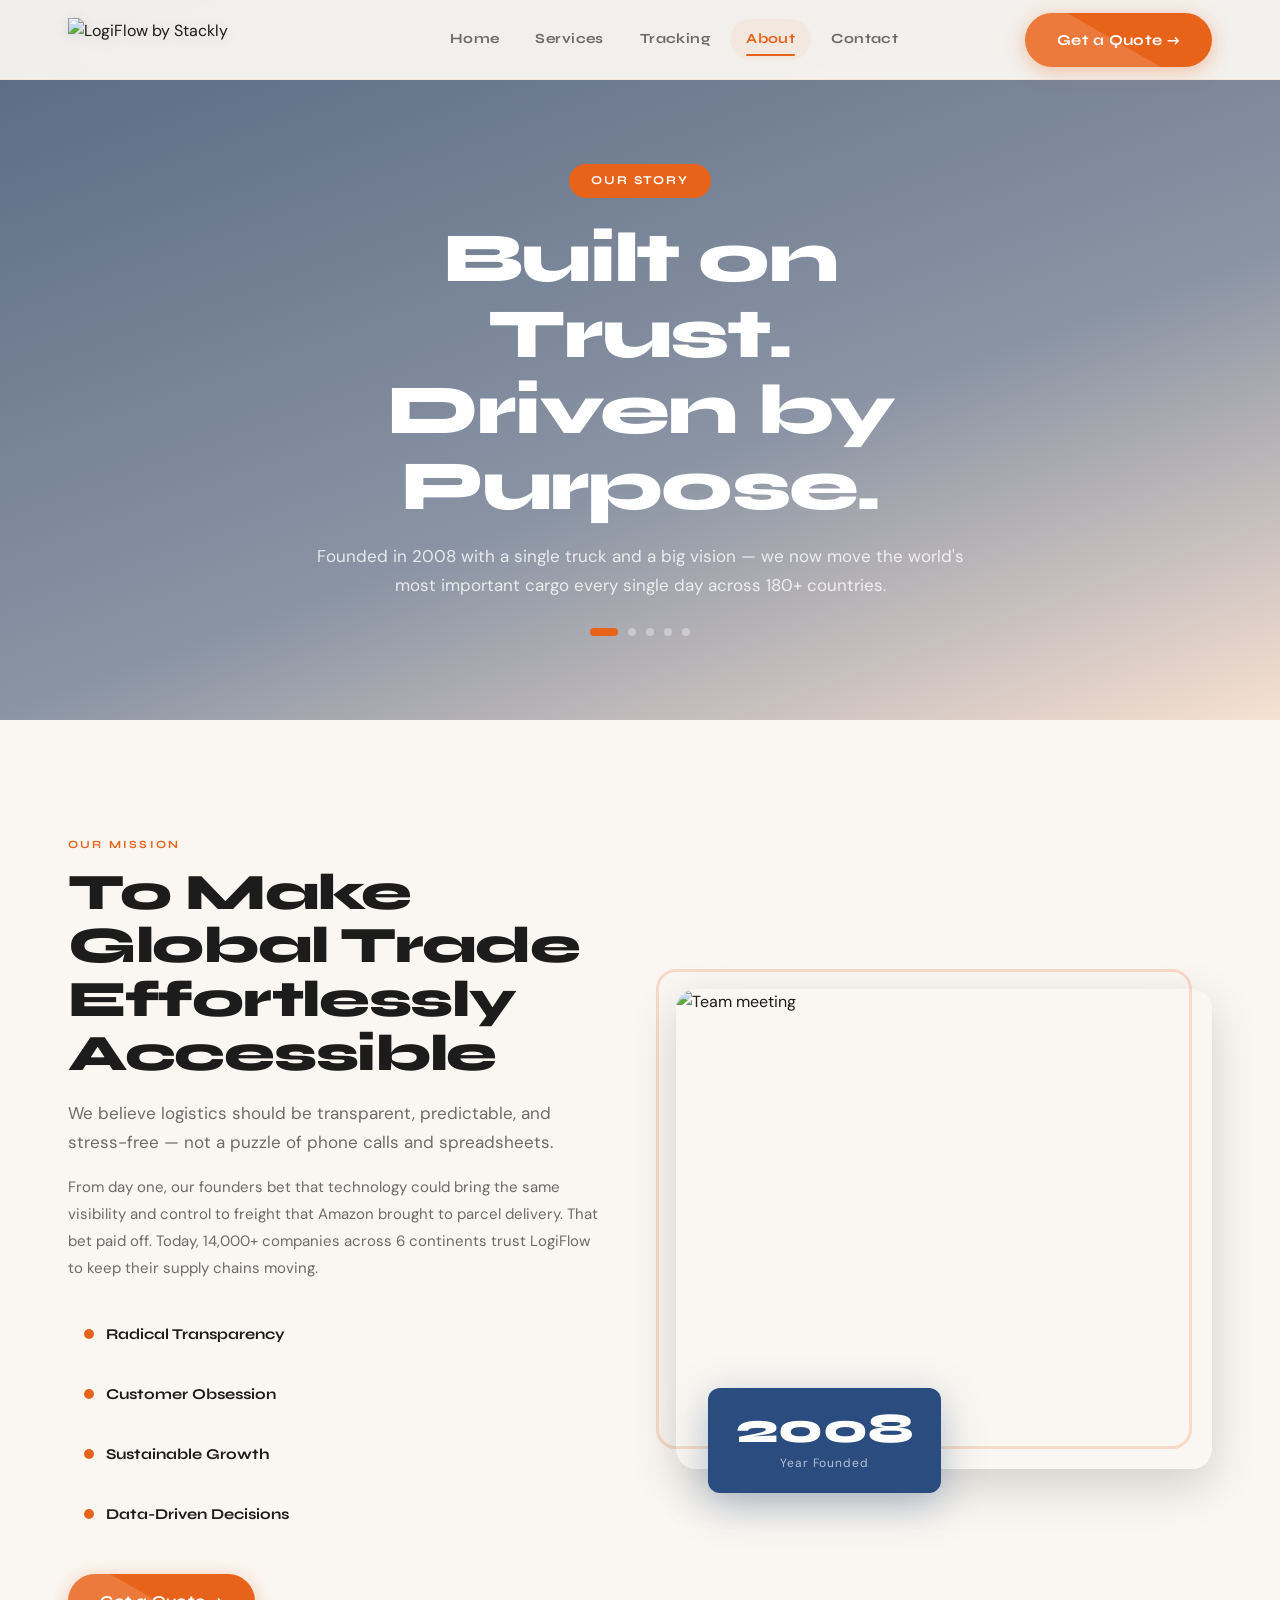
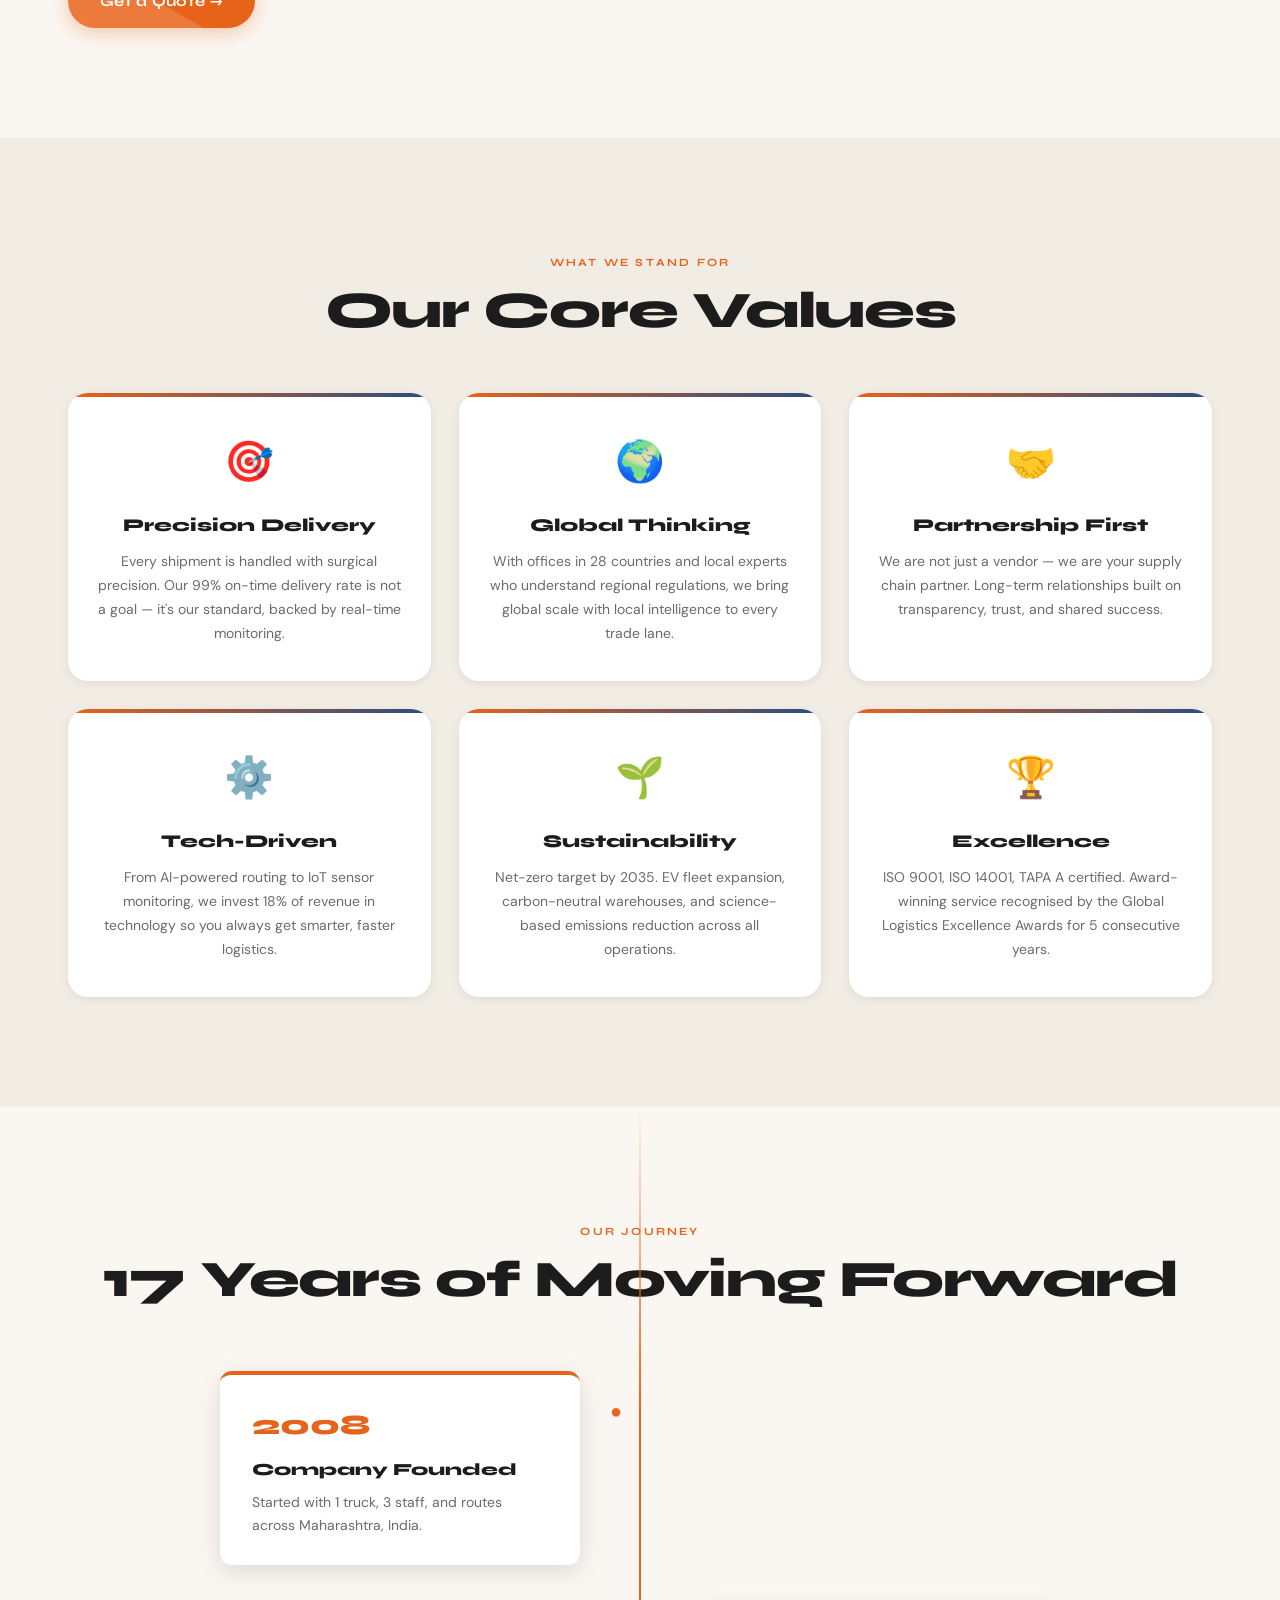
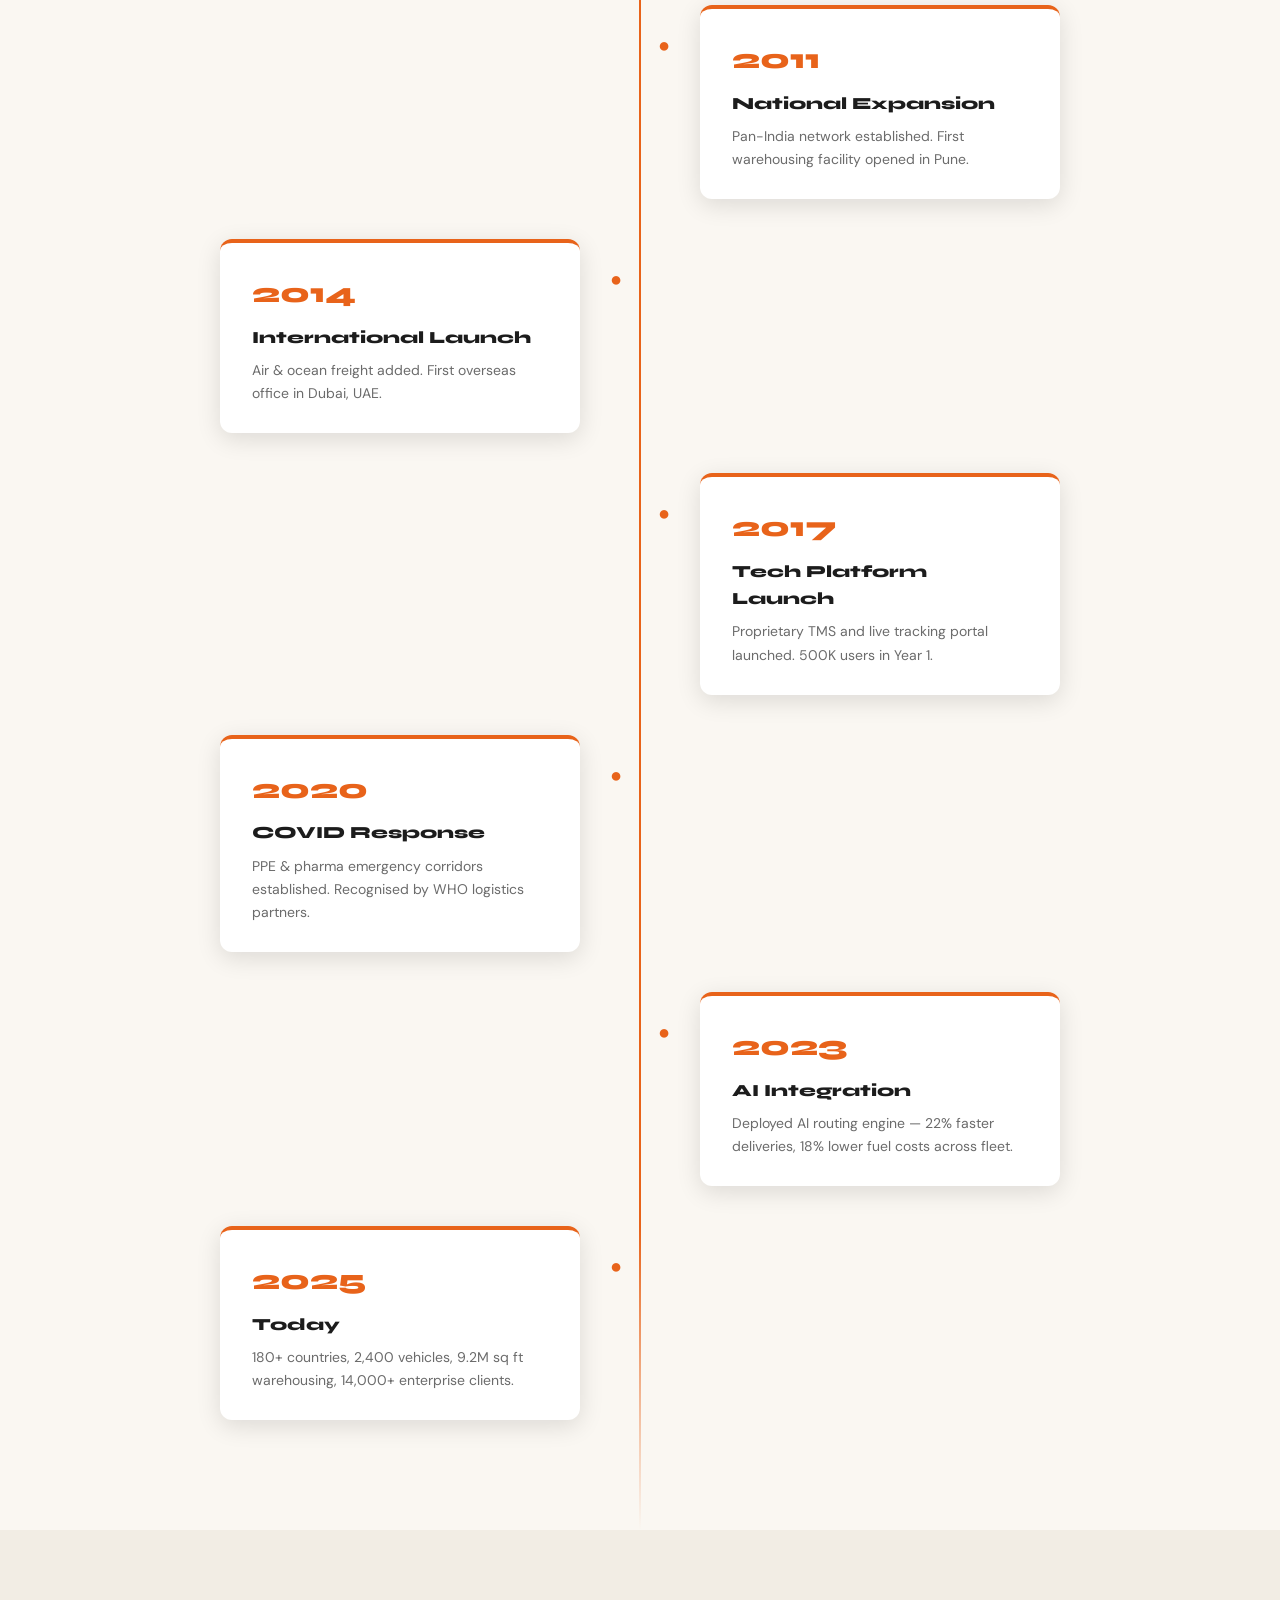
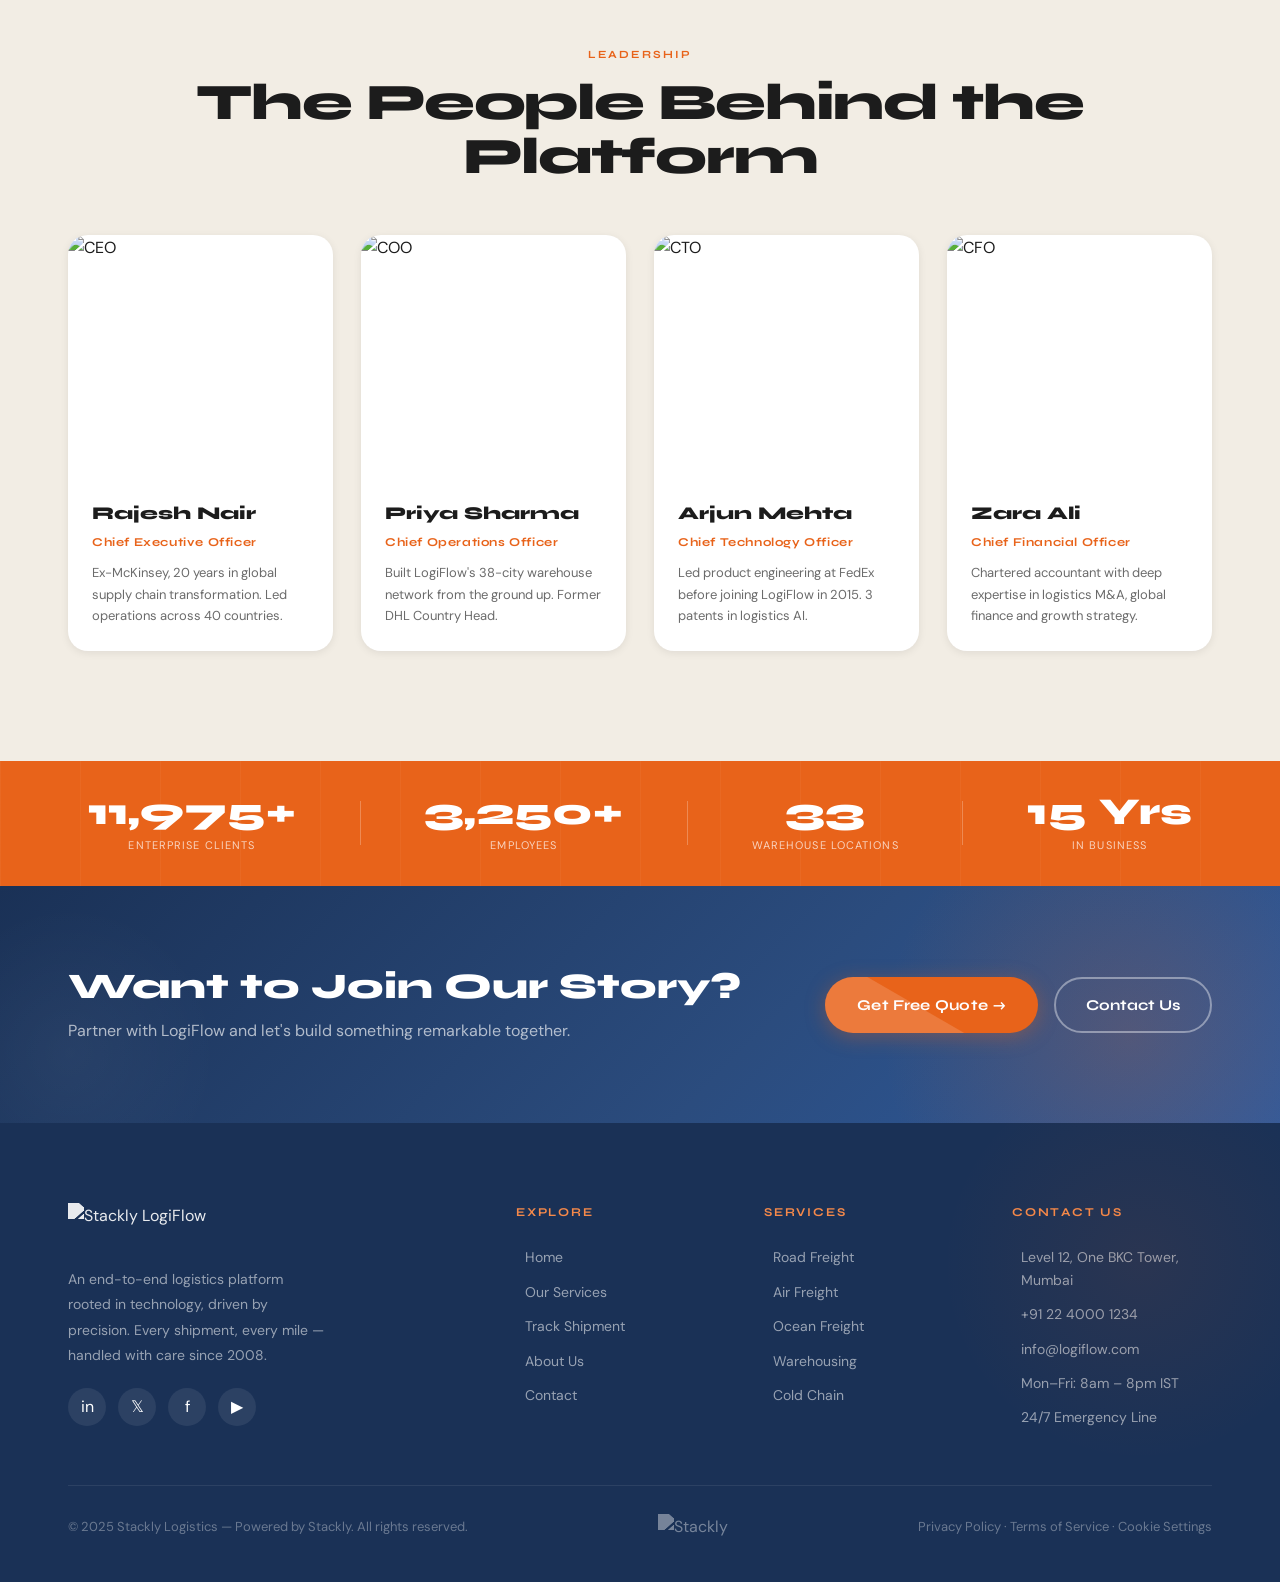
==== about.html @ 20d0085b "initial commit" ====
<!DOCTYPE html>
<html lang="en">
<head>
  <meta charset="UTF-8" />
  <meta name="viewport" content="width=device-width, initial-scale=1.0" />
  <title>About Us — Transport | Powered by Stackly</title>
  <link rel="stylesheet" href="css/global.css" />
</head>
<body>

  <header class="navbar">
    <div class="container nav-inner">
      <a href="index.html" class="nav-logo">
        <img src="https://wsrv.nl/?url=https://snabsolutions.in/wp-content/uploads/2026/02/stackly-snab-solutions.png&w=200&h=80&output=webp&q=80&fit=inside"
             alt="LogiFlow by Stackly" width="160" height="44" />
      </a>
      <nav class="nav-links">
        <a href="index.html">Home</a>
        <a href="services.html">Services</a>
        <a href="tracking.html">Tracking</a>
        <a href="about.html" class="active">About</a>
        <a href="contact.html">Contact</a>
      </nav>
      <a href="404.html" class="btn-primary nav-cta">Get a Quote →</a>
      <button class="hamburger" aria-label="Toggle menu" aria-expanded="false" aria-controls="mobileMenu">
        <span></span><span></span><span></span>
      </button>
    </div>
  </header>

    <!-- ═══ MOBILE MENU PANEL ═══ -->
  <div class="mobile-menu" id="mobileMenu" role="dialog" aria-modal="true" aria-label="Navigation menu">
    <div class="mobile-menu-panel">
      <div class="menu-panel-header">
        <a href="index.html" class="menu-panel-logo">
          <img src="https://wsrv.nl/?url=https://snabsolutions.in/wp-content/uploads/2026/02/stackly-snab-solutions.png&w=200&h=80&output=webp&q=80&fit=inside" alt="LogiFlow" width="130" height="36" />
        </a>
        <button class="menu-close-btn" aria-label="Close menu">✕</button>
      </div>
      <nav class="menu-nav-links">
        <a href="index.html">Home <span class="menu-arrow">→</span></a>
        <a href="services.html">Services <span class="menu-arrow">→</span></a>
        <a href="tracking.html">Tracking <span class="menu-arrow">→</span></a>
        <a href="about.html" class="active">About <span class="menu-arrow">→</span></a>
        <a href="contact.html">Contact <span class="menu-arrow">→</span></a>
      </nav>
      <div class="menu-panel-footer">
        <a href="contact.html" class="btn-primary mobile-cta-btn">Get a Free Quote →</a>
        <div class="menu-contact-info">
          <div class="menu-contact-item"><span>📞</span><span>+91 22 4000 1234</span></div>
          <div class="menu-contact-item"><span>✉️</span><span>info@logiflow.com</span></div>
        </div>
        <div class="mobile-socials">
          <a href="404.html">in</a><a href="404.html">𝕏</a><a href="404.html">f</a>
        </div>
      </div>
    </div>
  </div>

  

  <!-- HERO -->
  <section class="about-hero">
    <div class="hero-slider-wrap">
      <div class="hero-slide" style="background-image:url('https://images.unsplash.com/photo-1573496359142-b8d87734a5a2?w=1400&q=60&fm=webp')"></div>
      <div class="hero-slide" style="background-image:url('https://images.unsplash.com/photo-1552664730-d307ca884978?w=1400&q=60&fm=webp')"></div>
      <div class="hero-slide" style="background-image:url('https://images.unsplash.com/photo-1521737604893-d14cc237f11d?w=1400&q=60&fm=webp')"></div>
      <div class="hero-slide" style="background-image:url('https://images.unsplash.com/photo-1507003211169-0a1dd7228f2d?w=1400&q=60&fm=webp')"></div>
      <div class="hero-slide" style="background-image:url('https://images.unsplash.com/photo-1554224155-6726b3ff858f?w=1400&q=60&fm=webp')"></div>
    </div>
    <div class="about-overlay"></div>
    <div class="container about-hero-content">
      <div class="about-eyebrow">Our Story</div>
      <h1 class="about-hero-title">Built on Trust.<br>Driven by Purpose.</h1>
      <p>Founded in 2008 with a single truck and a big vision — we now move the world's most important cargo every single day across 180+ countries.</p>
      <div class="slider-dots"></div>
    </div>
  </section>

  <!-- MISSION -->
  <section class="section">
    <div class="container mission-inner">
      <div class="mission-text" data-aos="fade-right">
        <span class="section-label">Our Mission</span>
        <h2 class="section-title">To Make Global Trade<br>Effortlessly Accessible</h2>
        <p class="section-subtitle">We believe logistics should be transparent, predictable, and stress-free — not a puzzle of phone calls and spreadsheets.</p>
        <p style="color:var(--mid-gray);font-size:15px;line-height:1.8;margin-top:16px">From day one, our founders bet that technology could bring the same visibility and control to freight that Amazon brought to parcel delivery. That bet paid off. Today, 14,000+ companies across 6 continents trust LogiFlow to keep their supply chains moving.</p>
        <div class="mission-values">
          <div class="mv-item"><span class="mv-dot"></span>Radical Transparency</div>
          <div class="mv-item"><span class="mv-dot"></span>Customer Obsession</div>
          <div class="mv-item"><span class="mv-dot"></span>Sustainable Growth</div>
          <div class="mv-item"><span class="mv-dot"></span>Data-Driven Decisions</div>
        </div>
        <a href="contact.html" class="btn-primary" style="margin-top:8px">Get a Quote →</a>
      </div>
      <div class="mission-img-col" data-aos="fade-left">
        <img src="https://images.unsplash.com/photo-1556761175-4b46a572b786?w=700&q=60&fm=webp" alt="Team meeting" loading="lazy" />
        <div class="founded-chip">
          <span class="chip-year">2008</span>
          <span class="chip-text">Year Founded</span>
        </div>
      </div>
    </div>
  </section>

  <!-- VALUES -->
  <section class="section section-alt">
    <div class="container">
      <div style="text-align:center;margin-bottom:56px" data-aos>
        <span class="section-label">What We Stand For</span>
        <h2 class="section-title">Our Core Values</h2>
      </div>
      <div class="values-grid">
        <div class="value-card" data-aos data-aos-delay="0"><div class="value-icon">🎯</div><h4>Precision Delivery</h4><p>Every shipment is handled with surgical precision. Our 99% on-time delivery rate is not a goal — it's our standard, backed by real-time monitoring.</p></div>
        <div class="value-card" data-aos data-aos-delay="120"><div class="value-icon">🌍</div><h4>Global Thinking</h4><p>With offices in 28 countries and local experts who understand regional regulations, we bring global scale with local intelligence to every trade lane.</p></div>
        <div class="value-card" data-aos data-aos-delay="240"><div class="value-icon">🤝</div><h4>Partnership First</h4><p>We are not just a vendor — we are your supply chain partner. Long-term relationships built on transparency, trust, and shared success.</p></div>
        <div class="value-card" data-aos data-aos-delay="0"><div class="value-icon">⚙️</div><h4>Tech-Driven</h4><p>From AI-powered routing to IoT sensor monitoring, we invest 18% of revenue in technology so you always get smarter, faster logistics.</p></div>
        <div class="value-card" data-aos data-aos-delay="120"><div class="value-icon">🌱</div><h4>Sustainability</h4><p>Net-zero target by 2035. EV fleet expansion, carbon-neutral warehouses, and science-based emissions reduction across all operations.</p></div>
        <div class="value-card" data-aos data-aos-delay="240"><div class="value-icon">🏆</div><h4>Excellence</h4><p>ISO 9001, ISO 14001, TAPA A certified. Award-winning service recognised by the Global Logistics Excellence Awards for 5 consecutive years.</p></div>
      </div>
    </div>
  </section>

  <!-- TIMELINE -->
  <section class="section timeline-section">
    <div class="container">
      <div style="text-align:center;margin-bottom:64px" data-aos>
        <span class="section-label">Our Journey</span>
        <h2 class="section-title">17 Years of Moving Forward</h2>
      </div>
      <div class="timeline">
        <div class="tl-year left" data-aos="fade-right"><div class="tly-content"><div class="tly-year">2008</div><h4>Company Founded</h4><p>Started with 1 truck, 3 staff, and routes across Maharashtra, India.</p></div></div>
        <div class="tl-year right" data-aos="fade-left"><div class="tly-content"><div class="tly-year">2011</div><h4>National Expansion</h4><p>Pan-India network established. First warehousing facility opened in Pune.</p></div></div>
        <div class="tl-year left" data-aos="fade-right"><div class="tly-content"><div class="tly-year">2014</div><h4>International Launch</h4><p>Air & ocean freight added. First overseas office in Dubai, UAE.</p></div></div>
        <div class="tl-year right" data-aos="fade-left"><div class="tly-content"><div class="tly-year">2017</div><h4>Tech Platform Launch</h4><p>Proprietary TMS and live tracking portal launched. 500K users in Year 1.</p></div></div>
        <div class="tl-year left" data-aos="fade-right"><div class="tly-content"><div class="tly-year">2020</div><h4>COVID Response</h4><p>PPE & pharma emergency corridors established. Recognised by WHO logistics partners.</p></div></div>
        <div class="tl-year right" data-aos="fade-left"><div class="tly-content"><div class="tly-year">2023</div><h4>AI Integration</h4><p>Deployed AI routing engine — 22% faster deliveries, 18% lower fuel costs across fleet.</p></div></div>
        <div class="tl-year left" data-aos="fade-right"><div class="tly-content"><div class="tly-year">2025</div><h4>Today</h4><p>180+ countries, 2,400 vehicles, 9.2M sq ft warehousing, 14,000+ enterprise clients.</p></div></div>
      </div>
    </div>
  </section>

  <!-- TEAM -->
  <section class="section section-alt">
    <div class="container">
      <div style="text-align:center;margin-bottom:52px" data-aos>
        <span class="section-label">Leadership</span>
        <h2 class="section-title">The People Behind the Platform</h2>
      </div>
      <div class="team-grid">
        <div class="team-card" data-aos data-aos-delay="0">
          <div class="tc-img"><img src="https://images.unsplash.com/photo-1560250097-0b93528c311a?w=400&q=60&fm=webp" alt="CEO" loading="lazy" /></div>
          <div class="tc-body"><h4>Rajesh Nair</h4><span>Chief Executive Officer</span><p>Ex-McKinsey, 20 years in global supply chain transformation. Led operations across 40 countries.</p></div>
        </div>
        <div class="team-card" data-aos data-aos-delay="100">
          <div class="tc-img"><img src="https://images.unsplash.com/photo-1573496799652-408c2ac9fe98?w=400&q=60&fm=webp" alt="COO" loading="lazy" /></div>
          <div class="tc-body"><h4>Priya Sharma</h4><span>Chief Operations Officer</span><p>Built LogiFlow's 38-city warehouse network from the ground up. Former DHL Country Head.</p></div>
        </div>
        <div class="team-card" data-aos data-aos-delay="200">
          <div class="tc-img"><img src="https://images.unsplash.com/photo-1507003211169-0a1dd7228f2d?w=400&q=60&fm=webp" alt="CTO" loading="lazy" /></div>
          <div class="tc-body"><h4>Arjun Mehta</h4><span>Chief Technology Officer</span><p>Led product engineering at FedEx before joining LogiFlow in 2015. 3 patents in logistics AI.</p></div>
        </div>
        <div class="team-card" data-aos data-aos-delay="300">
          <div class="tc-img"><img src="https://images.unsplash.com/photo-1580489944761-15a19d654956?w=400&q=60&fm=webp" alt="CFO" loading="lazy" /></div>
          <div class="tc-body"><h4>Zara Ali</h4><span>Chief Financial Officer</span><p>Chartered accountant with deep expertise in logistics M&A, global finance and growth strategy.</p></div>
        </div>
      </div>
    </div>
  </section>

  <!-- STATS BAR -->
  <div class="stats-bar">
    <div class="container stats-inner">
      <div class="stat-item"><div class="stat-num"><span data-count="14000" data-suffix="+">0</span></div><div class="stat-label">Enterprise Clients</div></div>
      <div class="stat-divider"></div>
      <div class="stat-item"><div class="stat-num"><span data-count="3800" data-suffix="+">0</span></div><div class="stat-label">Employees</div></div>
      <div class="stat-divider"></div>
      <div class="stat-item"><div class="stat-num"><span data-count="38" data-suffix="">0</span></div><div class="stat-label">Warehouse Locations</div></div>
      <div class="stat-divider"></div>
      <div class="stat-item"><div class="stat-num"><span data-count="17" data-suffix=" Yrs">0</span></div><div class="stat-label">In Business</div></div>
    </div>
  </div>

  <!-- CTA -->
  <div class="cta-banner">
    <div class="container cta-inner">
      <div><h2>Want to Join Our Story?</h2><p>Partner with LogiFlow and let's build something remarkable together.</p></div>
      <div class="cta-actions">
        <a href="contact.html" class="btn-primary">Get Free Quote →</a>
        <a href="contact.html" class="btn-secondary" style="color:#fff;border-color:rgba(255,255,255,0.4)">Contact Us</a>
      </div>
    </div>
  </div>

  <!-- FOOTER -->
 <footer class="footer">
    <div class="container">
      <div class="footer-grid">
        <div class="footer-brand">
          <div class="footer-logo"><a href="index.html"><img src="https://wsrv.nl/?url=https://snabsolutions.in/wp-content/uploads/2026/02/stackly-snab-solutions.png&w=200&h=80&output=webp&q=80&fit=inside" alt="Stackly LogiFlow" width="140" /></a></div>
          <p>An end-to-end logistics platform rooted in technology, driven by precision. Every shipment, every mile — handled with care since 2008.</p>
          <div class="footer-social"><a href="404.html">in</a><a href="404.html">𝕏</a><a href="404.html">f</a><a href="404.html">▶</a></div>
        </div>
        <div class="footer-col"><h4>Explore</h4><ul><li><a href="index.html">Home</a></li><li><a href="services.html">Our Services</a></li><li><a href="tracking.html">Track Shipment</a></li><li><a href="about.html">About Us</a></li><li><a href="contact.html">Contact</a></li></ul></div>
        <div class="footer-col"><h4>Services</h4><ul><li><a href="services.html">Road Freight</a></li><li><a href="services.html">Air Freight</a></li><li><a href="services.html">Ocean Freight</a></li><li><a href="services.html">Warehousing</a></li><li><a href="services.html">Cold Chain</a></li></ul></div>
        <div class="footer-col"><h4>Contact Us</h4><ul><li><a href="404.html">Level 12, One BKC Tower, Mumbai</a></li><li><a href="404.html">+91 22 4000 1234</a></li><li><a href="404.html">info@logiflow.com</a></li><li><a href="404.html">Mon–Fri: 8am – 8pm IST</a></li><li><a href="404.html">24/7 Emergency Line</a></li></ul></div>
      </div>
      <div class="footer-bottom">
        <p>© 2025 Stackly Logistics — Powered by Stackly. All rights reserved.</p>
        <div class="footer-bottom-logo"><img src="https://wsrv.nl/?url=https://snabsolutions.in/wp-content/uploads/2026/02/stackly-snab-solutions.png&w=200&h=80&output=webp&q=80&fit=inside" alt="Stackly" width="80" /></div>
        <p>Privacy Policy · Terms of Service · Cookie Settings</p>
      </div>
    </div>
  </footer>
  <script src="js/main.js"></script>
</body>
</html>
---- css/global.css ----
/* ============================================
   GLOBAL STYLES — LogiFlow Transport (Enhanced)
   ============================================ */

@import url('https://fonts.googleapis.com/css2?family=Syne:wght@400;600;700;800&family=DM+Sans:ital,opsz,wght@0,9..40,300;0,9..40,400;0,9..40,500;0,9..40,600;1,9..40,300&display=swap');

:root {
  --ivory:      #FAF7F2;
  --cream:      #F2EDE4;
  --warm-tan:   #E8DDD0;
  --orange:     #E8631A;
  --orange-lt:  #F5894A;
  --orange-dk:  #C24E10;
  --steel:      #2B4C7E;
  --steel-lt:   #3D6499;
  --steel-dk:   #1A3156;
  --charcoal:   #1C1C1C;
  --mid-gray:   #6B6B6B;
  --lt-gray:    #B8B8B8;
  --white:      #FFFFFF;

  --font-display: 'Syne', sans-serif;
  --font-body:    'DM Sans', sans-serif;

  --radius-sm:  6px;
  --radius-md:  12px;
  --radius-lg:  20px;
  --radius-xl:  32px;

  --shadow-sm:   0 2px 8px rgba(0,0,0,0.08);
  --shadow-md:   0 6px 24px rgba(0,0,0,0.12);
  --shadow-lg:   0 16px 48px rgba(0,0,0,0.16);
  --shadow-glow: 0 0 40px rgba(232,99,26,0.25);

  --transition: 0.3s cubic-bezier(0.4,0,0.2,1);
  --nav-height: 80px;
}

*, *::before, *::after { box-sizing: border-box; margin: 0; padding: 0; }
html { scroll-behavior: smooth; font-size: 16px; }
body {
  font-family: var(--font-body);
  background: var(--ivory);
  color: var(--charcoal);
  line-height: 1.6;
  overflow-x: hidden;
}
img { max-width: 100%; display: block; }
a   { text-decoration: none; color: inherit; }
ul  { list-style: none; }
button { cursor: pointer; border: none; background: none; font-family: inherit; }

/* ── Utility ── */
.container { max-width: 1200px; margin: 0 auto; padding: 0 28px; }
.section-label {
  display: inline-block;
  font-family: var(--font-display);
  font-size: 11px; font-weight: 700;
  letter-spacing: 0.2em; text-transform: uppercase;
  color: var(--orange); margin-bottom: 12px;
}
.section { padding: 110px 0; }
.section-alt { background: var(--cream); }
.section-title {
  font-family: var(--font-display);
  font-size: clamp(34px,4vw,56px);
  font-weight: 800; line-height: 1.05;
  letter-spacing: -0.025em; color: var(--charcoal);
}
.section-subtitle {
  font-size: 17px; color: var(--mid-gray);
  max-width: 580px; margin-top: 18px; line-height: 1.75;
}

/* ── BUTTONS ── */
.btn-primary {
  display: inline-flex; align-items: center; gap: 10px;
  background: var(--orange); color: var(--white);
  padding: 15px 32px; border-radius: var(--radius-xl);
  font-family: var(--font-display); font-size: 15px; font-weight: 700;
  letter-spacing: 0.02em; transition: all 0.35s cubic-bezier(0.34,1.56,0.64,1);
  box-shadow: 0 4px 20px rgba(232,99,26,0.35);
  position: relative; overflow: hidden;
}
.btn-primary::before {
  content: ''; position: absolute; inset: 0;
  background: linear-gradient(135deg,rgba(255,255,255,0.2) 0%,transparent 60%);
  opacity: 0; transition: opacity 0.3s;
}
.btn-primary::after {
  content: ''; position: absolute;
  width: 200%; height: 200%; top: -50%; left: -110%;
  background: rgba(255,255,255,0.15);
  transform: rotate(30deg);
  transition: left 0.6s ease;
}
.btn-primary:hover::after { left: 110%; }
.btn-primary:hover::before { opacity: 1; }
.btn-primary:hover {
  background: var(--orange-dk); transform: translateY(-3px) scale(1.02);
  box-shadow: 0 12px 32px rgba(232,99,26,0.5);
}
.btn-primary:active { transform: translateY(-1px) scale(1); }
.btn-secondary {
  display: inline-flex; align-items: center; gap: 10px;
  background: transparent; color: var(--steel);
  padding: 14px 30px; border-radius: var(--radius-xl);
  border: 2px solid var(--steel);
  font-family: var(--font-display); font-size: 15px; font-weight: 700;
  transition: var(--transition);
}
.btn-secondary:hover { background: var(--steel); color: var(--white); transform: translateY(-2px); }
.btn-ghost {
  display: inline-flex; align-items: center; gap: 8px;
  color: var(--orange); font-family: var(--font-display);
  font-size: 14px; font-weight: 700; letter-spacing: 0.03em;
  transition: var(--transition);
}
.btn-ghost:hover { gap: 14px; color: var(--orange-dk); }

/* ═══════════════════════════════════════════
   NAVBAR — Enhanced
   ═══════════════════════════════════════════ */
.navbar {
  position: fixed; top: 0; left: 0; right: 0; z-index: 1000;
  height: var(--nav-height);
  background: rgba(250,247,242,0.95);
  backdrop-filter: blur(24px) saturate(1.4);
  -webkit-backdrop-filter: blur(24px) saturate(1.4);
  border-bottom: 1px solid rgba(232,99,26,0.08);
  transition: box-shadow 0.4s ease, background 0.4s ease;
}
.navbar.scrolled {
  box-shadow: 0 4px 40px rgba(0,0,0,0.1);
  background: rgba(250,247,242,0.98);
}
.nav-inner {
  display: flex; align-items: center; justify-content: space-between;
  height: 100%; gap: 16px;
}
.nav-logo {
  display: flex; align-items: center; flex-shrink: 0;
  text-decoration: none; margin-right: auto;
}
.nav-logo img {
  height: 44px; width: auto; max-width: 180px;
  object-fit: contain; display: block;
  filter: drop-shadow(0 2px 6px rgba(0,0,0,0.1));
  transition: transform var(--transition), filter var(--transition);
}
.nav-logo:hover img {
  transform: scale(1.04);
  filter: drop-shadow(0 4px 14px rgba(232,99,26,0.3));
}
.nav-links {
  display: flex; align-items: center; gap: 4px; margin: 0 auto;
}
.nav-links a {
  font-family: var(--font-display); font-size: 14px; font-weight: 700;
  color: var(--mid-gray); padding: 9px 16px;
  border-radius: var(--radius-xl); transition: var(--transition);
  letter-spacing: 0.03em; position: relative; white-space: nowrap;
}
.nav-links a::after {
  content: ''; position: absolute; bottom: 4px; left: 16px; right: 16px;
  height: 2px; background: var(--orange);
  transform: scaleX(0); transform-origin: center;
  transition: transform 0.3s cubic-bezier(0.4,0,0.2,1); border-radius: 2px;
}
.nav-links a:hover::after, .nav-links a.active::after { transform: scaleX(1); }
.nav-links a:hover, .nav-links a.active {
  color: var(--orange); background: rgba(232,99,26,0.06);
}
.nav-cta { flex-shrink: 0; }

/* ═══════════════════════════════════════════
   HAMBURGER — Premium Morphing Animation
   ═══════════════════════════════════════════ */
.hamburger {
  display: none;
  position: relative; z-index: 1100;
  width: 44px; height: 44px;
  border-radius: 50%;
  background: transparent;
  align-items: center; justify-content: center;
  flex-direction: column; gap: 5px;
  cursor: pointer;
  transition: background 0.3s ease;
  padding: 0;
  flex-shrink: 0;
}
.hamburger:hover { background: rgba(232,99,26,0.08); }
.hamburger span {
  display: block; height: 2.5px; width: 24px;
  background: var(--charcoal); border-radius: 3px;
  transition: all 0.4s cubic-bezier(0.23, 1, 0.32, 1);
  transform-origin: center;
}
.hamburger span:nth-child(1) { width: 24px; }
.hamburger span:nth-child(2) { width: 18px; }
.hamburger span:nth-child(3) { width: 20px; }

/* Open state — morphs into X */
.hamburger.open { background: rgba(232,99,26,0.1); }
.hamburger.open span:nth-child(1) {
  transform: translateY(7.5px) rotate(45deg);
  background: var(--orange);
  width: 24px;
}
.hamburger.open span:nth-child(2) {
  opacity: 0; transform: scaleX(0);
  width: 24px;
}
.hamburger.open span:nth-child(3) {
  transform: translateY(-7.5px) rotate(-45deg);
  background: var(--orange);
  width: 24px;
}

/* ═══════════════════════════════════════════
   MOBILE MENU — Full-Screen Cinematic
   ═══════════════════════════════════════════ */
.mobile-menu {
  display: none;
  position: fixed;
  top: 0; left: 0; right: 0; bottom: 0;
  z-index: 999;
  pointer-events: none;
}

/* Dark overlay behind menu */
.mobile-menu::before {
  content: '';
  position: absolute; inset: 0;
  background: rgba(26,49,86,0.6);
  backdrop-filter: blur(4px);
  -webkit-backdrop-filter: blur(4px);
  opacity: 0;
  transition: opacity 0.4s ease;
}
.mobile-menu.open::before { opacity: 1; }

/* Slide-in panel */
.mobile-menu-panel {
  position: absolute;
  top: 0; right: 0; bottom: 0;
  width: min(380px, 88vw);
  background: var(--ivory);
  display: flex; flex-direction: column;
  padding: 0;
  transform: translateX(100%);
  transition: transform 0.45s cubic-bezier(0.23,1,0.32,1);
  box-shadow: -24px 0 80px rgba(0,0,0,0.18);
  overflow-y: auto;
  overflow-x: hidden;
}
.mobile-menu.open .mobile-menu-panel {
  transform: translateX(0);
}

/* Panel header */
.menu-panel-header {
  display: flex; align-items: center; justify-content: space-between;
  padding: 0 28px;
  height: var(--nav-height);
  border-bottom: 1px solid var(--warm-tan);
  flex-shrink: 0;
}
.menu-panel-logo img {
  height: 36px; width: auto; object-fit: contain;
}
.menu-close-btn {
  width: 40px; height: 40px; border-radius: 50%;
  background: var(--cream);
  display: flex; align-items: center; justify-content: center;
  font-size: 20px; color: var(--charcoal);
  transition: var(--transition); cursor: pointer; border: none;
  flex-shrink: 0;
}
.menu-close-btn:hover { background: var(--orange); color: #fff; transform: rotate(90deg); }

/* Nav Links */
.menu-nav-links {
  padding: 20px 0;
  flex: 1;
}
.mobile-menu a {
  display: flex; align-items: center; justify-content: space-between;
  padding: 0 28px; height: 60px;
  font-family: var(--font-display); font-size: 18px; font-weight: 700;
  color: var(--charcoal);
  border-left: 3px solid transparent;
  transition: all 0.3s ease;
  position: relative; overflow: hidden;
}
.mobile-menu a::before {
  content: '';
  position: absolute; left: 0; top: 0; bottom: 0;
  width: 0;
  background: linear-gradient(90deg, rgba(232,99,26,0.08) 0%, transparent 100%);
  transition: width 0.3s ease;
}
.mobile-menu a:hover::before,
.mobile-menu a.active::before { width: 100%; }
.mobile-menu a:hover, .mobile-menu a.active {
  color: var(--orange);
  border-left-color: var(--orange);
}
.mobile-menu a .menu-arrow {
  width: 32px; height: 32px; border-radius: 50%;
  background: var(--cream);
  display: flex; align-items: center; justify-content: center;
  font-size: 14px;
  transition: all 0.3s ease;
  flex-shrink: 0;
}
.mobile-menu a:hover .menu-arrow {
  background: var(--orange); color: #fff;
  transform: translateX(4px);
}

/* Stagger animation for nav links */
.mobile-menu.open .mobile-menu a {
  animation: menuLinkIn 0.4s ease both;
}
.mobile-menu.open .mobile-menu a:nth-child(1) { animation-delay: 0.1s; }
.mobile-menu.open .mobile-menu a:nth-child(2) { animation-delay: 0.15s; }
.mobile-menu.open .mobile-menu a:nth-child(3) { animation-delay: 0.2s; }
.mobile-menu.open .mobile-menu a:nth-child(4) { animation-delay: 0.25s; }
.mobile-menu.open .mobile-menu a:nth-child(5) { animation-delay: 0.3s; }
@keyframes menuLinkIn {
  from { opacity: 0; transform: translateX(24px); }
  to   { opacity: 1; transform: translateX(0); }
}

/* Panel footer */
.menu-panel-footer {
  padding: 24px 28px 40px;
  border-top: 1px solid var(--warm-tan);
  flex-shrink: 0;
}
.mobile-cta-btn {
  width: 100%; justify-content: center;
  font-size: 16px; padding: 16px;
  border-radius: var(--radius-md);
  margin-bottom: 20px;
}
.menu-contact-info {
  display: flex; flex-direction: column; gap: 10px;
  margin-bottom: 20px;
}
.menu-contact-item {
  display: flex; align-items: center; gap: 10px;
  font-size: 13px; color: var(--mid-gray);
}
.menu-contact-item span:first-child {
  font-size: 16px; flex-shrink: 0;
}
.mobile-socials {
  display: flex; gap: 10px;
}
.mobile-socials a {
  width: 38px; height: 38px;
  border-radius: 50%;
  background: var(--cream);
  display: flex !important; align-items: center !important; justify-content: center !important;
  font-size: 14px !important; font-weight: 700 !important;
  border: none !important; padding: 0 !important;
  border-left: none !important;
  color: var(--mid-gray) !important;
  height: 38px !important;
  width: 38px !important;
  transition: all 0.3s ease !important;
  animation: none !important;
}
.mobile-socials a:hover {
  background: var(--orange) !important;
  color: #fff !important;
  transform: translateY(-3px) !important;
  border-left-color: transparent !important;
}
.mobile-socials a::before { display: none !important; }

/* ── HERO SLIDER (shared) ── */
.hero-slider-wrap { position: absolute; inset: 0; }
.hero-slide {
  position: absolute; inset: 0;
  background-size: cover; background-position: center;
  opacity: 0; transform: scale(1.06);
  transition: opacity 1.4s ease, transform 8s ease;
}
.hero-slide.active { opacity: 1; transform: scale(1); }

/* ── STATS BAR ── */
.stats-bar {
  background: var(--orange); padding: 32px 0;
  position: relative; overflow: hidden;
}
.stats-bar::before {
  content: ''; position: absolute; inset: 0;
  background: repeating-linear-gradient(90deg,rgba(255,255,255,0.04) 0,rgba(255,255,255,0.04) 1px,transparent 1px,transparent 80px);
}
.stats-inner {
  display: flex; justify-content: space-around; align-items: center;
  gap: 24px; flex-wrap: wrap; position: relative;
}
.stat-item { text-align: center; }
.stat-num {
  font-family: var(--font-display); font-size: 38px; font-weight: 800;
  color: var(--white); line-height: 1;
}
.stat-label {
  font-size: 11px; color: rgba(255,255,255,0.72);
  margin-top: 6px; letter-spacing: 0.1em; text-transform: uppercase;
}
.stat-divider { width: 1px; height: 44px; background: rgba(255,255,255,0.25); }

/* ── SLIDER DOTS (shared) ── */
.slider-dots { display: flex; gap: 10px; justify-content: center; margin-top: 28px; }
.slider-dots .dot {
  width: 8px; height: 8px; border-radius: 50%;
  background: rgba(255,255,255,0.35); transition: all 0.4s ease; padding: 0;
  cursor: pointer;
}
.slider-dots .dot.active { background: var(--orange); width: 28px; border-radius: 4px; }

/* ── SERVICE ICONS ── */
.sc-icon-wrap {
  width: 56px; height: 56px; border-radius: 16px;
  display: flex; align-items: center; justify-content: center; margin-bottom: 4px;
}
.sc-icon-wrap svg { width: 28px; height: 28px; }
.sc-blue   { background: rgba(43,76,126,0.1); } .sc-blue   svg { fill: var(--steel); }
.sc-orange { background: rgba(232,99,26,0.1); } .sc-orange svg { fill: var(--orange); }
.sc-teal   { background: rgba(6,148,162,0.1); } .sc-teal   svg { fill: #0694a2; }
.sc-amber  { background: rgba(217,119,6,0.1); } .sc-amber  svg { fill: #d97706; }

/* ── AOS (Animate on Scroll) ── */
[data-aos] {
  opacity: 0; transform: translateY(32px);
  transition: opacity 0.7s cubic-bezier(0.4,0,0.2,1), transform 0.7s cubic-bezier(0.4,0,0.2,1);
}
[data-aos].aos-animate { opacity: 1; transform: none; }
[data-aos="fade-left"]  { transform: translateX(-32px); }
[data-aos="fade-left"].aos-animate  { transform: none; }
[data-aos="fade-right"] { transform: translateX(32px); }
[data-aos="fade-right"].aos-animate { transform: none; }
[data-aos="zoom-in"]  { transform: scale(0.92); }
[data-aos="zoom-in"].aos-animate { transform: scale(1); opacity: 1; }

/* ── CTA BANNER ── */
.cta-banner {
  background: linear-gradient(135deg,var(--steel-dk) 0%,var(--steel) 60%,#2d5a9e 100%);
  padding: 80px 0; position: relative; overflow: hidden;
}
.cta-banner::before {
  content: ''; position: absolute; top: -100px; right: -100px;
  width: 500px; height: 500px;
  background: radial-gradient(circle,rgba(232,99,26,0.2) 0%,transparent 70%);
  pointer-events: none;
}
.cta-banner::after {
  content: ''; position: absolute; bottom: -80px; left: -80px;
  width: 300px; height: 300px;
  background: radial-gradient(circle,rgba(255,255,255,0.04) 0%,transparent 70%);
  pointer-events: none;
}
.cta-inner {
  display: flex; align-items: center; justify-content: space-between;
  gap: 40px; flex-wrap: wrap; position: relative;
}
.cta-inner h2 {
  font-family: var(--font-display); font-size: 36px; font-weight: 800;
  color: #fff; line-height: 1.15;
}
.cta-inner p { color: rgba(255,255,255,0.65); margin-top: 10px; font-size: 16px; }
.cta-actions { display: flex; gap: 16px; flex-wrap: wrap; }

/* ── FOOTER ── */
.footer {
  background: var(--steel-dk); color: var(--white);
  padding: 80px 0 40px; position: relative; overflow: hidden;
}
.footer::before {
  content: ''; position: absolute; top: -60px; right: -60px;
  width: 400px; height: 400px;
  background: radial-gradient(circle,rgba(232,99,26,0.08) 0%,transparent 70%);
  pointer-events: none;
}
.footer-grid {
  display: grid; grid-template-columns: 2fr 1fr 1fr 1fr;
  gap: 48px; margin-bottom: 56px;
}
.footer-brand .footer-logo { margin-bottom: 20px; }
.footer-brand .footer-logo img {
  height: 44px; width: auto; max-width: 160px; object-fit: contain;
  filter: brightness(0) invert(1); opacity: 0.9;
}
.footer-brand p {
  font-size: 14px; line-height: 1.8;
  color: rgba(255,255,255,0.55); max-width: 260px;
}
.footer-social { display: flex; gap: 12px; margin-top: 20px; }
.footer-social a {
  width: 38px; height: 38px; border-radius: 50%;
  background: rgba(255,255,255,0.08);
  display: flex; align-items: center; justify-content: center;
  font-size: 16px; transition: all 0.35s cubic-bezier(0.34,1.56,0.64,1);
}
.footer-social a:hover { background: var(--orange); transform: translateY(-4px) scale(1.1); }
.footer-col h4 {
  font-family: var(--font-display); font-size: 12px; font-weight: 700;
  letter-spacing: 0.15em; text-transform: uppercase;
  color: var(--orange-lt); margin-bottom: 24px;
}
.footer-col ul li + li { margin-top: 12px; }
.footer-col ul li a {
  font-size: 14px; color: rgba(255,255,255,0.55); transition: var(--transition);
  display: flex; align-items: center; gap: 0;
}
.footer-col ul li a::before {
  content: '→'; font-size: 12px; opacity: 0;
  transform: translateX(-8px); transition: var(--transition); margin-right: 0;
}
.footer-col ul li a:hover { color: var(--white); }
.footer-col ul li a:hover::before { opacity: 1; transform: translateX(0); margin-right: 6px; }
.footer-bottom {
  border-top: 1px solid rgba(255,255,255,0.08); padding-top: 28px;
  display: flex; align-items: center; justify-content: space-between; gap: 16px;
}
.footer-bottom p { font-size: 13px; color: rgba(255,255,255,0.35); }
.footer-bottom-logo img {
  height: 28px; width: auto; filter: brightness(0) invert(1); opacity: 0.4;
}

/* ── KEYFRAMES ── */
@keyframes slideUp {
  from { opacity: 0; transform: translateY(36px); }
  to   { opacity: 1; transform: translateY(0); }
}
@keyframes slideIn {
  from { opacity: 0; transform: translateX(-30px); }
  to   { opacity: 1; transform: translateX(0); }
}
@keyframes fadeIn {
  from { opacity: 0; }
  to   { opacity: 1; }
}
@keyframes floatImg {
  0%,100% { transform: translateY(0); }
  50%     { transform: translateY(-8px); }
}
@keyframes floatCard {
  0%,100% { transform: translateY(0) rotate(-1deg); }
  50%     { transform: translateY(-10px) rotate(0deg); }
}
@keyframes pulseDot {
  0%,100% { box-shadow: 0 0 0 0 rgba(74,222,128,0.6); }
  50%     { box-shadow: 0 0 0 6px rgba(74,222,128,0); }
}
@keyframes scrollDown {
  0%     { transform: scaleY(0); transform-origin: top; }
  50%    { transform: scaleY(1); transform-origin: top; }
  50.01% { transform-origin: bottom; }
  100%   { transform: scaleY(0); transform-origin: bottom; }
}
@keyframes underlineReveal { to { transform: scaleX(1); } }
@keyframes marquee { from { transform: translateX(0); } to { transform: translateX(-50%); } }
@keyframes ticker {
  0%   { transform: translateX(0); }
  100% { transform: translateX(-50%); }
}
@keyframes popIn {
  from { transform: scale(0); opacity: 0; }
  to   { transform: scale(1); opacity: 1; }
}
@keyframes dotPulse {
  0%,100% { box-shadow: 0 0 0 4px rgba(232,99,26,0.2); }
  50%     { box-shadow: 0 0 0 9px rgba(232,99,26,0.04); }
}
@keyframes shimmer {
  0%   { background-position: -200% center; }
  100% { background-position: 200% center; }
}
@keyframes spinRing {
  to { transform: rotate(360deg); }
}
@keyframes bounceIn {
  0%  { opacity: 0; transform: scale(0.3) translateY(20px); }
  50% { transform: scale(1.05); }
  70% { transform: scale(0.95); }
  100%{ opacity: 1; transform: scale(1) translateY(0); }
}

/* ═══════════════════════════════════════════
   HOME PAGE
   ═══════════════════════════════════════════ */

/* Ticker */
.ticker-bar {
  background: var(--steel-dk); color: #fff; overflow: hidden;
  padding: 11px 0; position: relative; z-index: 999;
}
.ticker-track {
  display: flex; gap: 0; white-space: nowrap;
  animation: ticker 28s linear infinite;
}
.ticker-item {
  display: inline-flex; align-items: center; gap: 10px;
  padding: 0 40px;
  font-family: var(--font-display); font-size: 13px; font-weight: 700;
  letter-spacing: 0.06em; text-transform: uppercase;
}
.ticker-dot { color: var(--orange); font-size: 10px; }
.ticker-bar:hover .ticker-track { animation-play-state: paused; }

/* Hero */
.hero {
  position: relative; height: 100vh; min-height: 640px;
  display: flex; align-items: center;
  overflow: hidden; padding-top: var(--nav-height);
}
.hero-overlay {
  position: absolute; inset: 0;
  background: linear-gradient(110deg,rgba(26,49,86,0.82) 0%,rgba(26,49,86,0.5) 55%,rgba(0,0,0,0.15) 100%);
  z-index: 1;
}
.hero-content { position: relative; z-index: 2; max-width: 740px; }
.hero-eyebrow {
  display: inline-flex; align-items: center; gap: 8px;
  background: rgba(255,255,255,0.12); backdrop-filter: blur(12px);
  border: 1px solid rgba(255,255,255,0.22);
  color: #fff; font-size: 13px; font-weight: 600;
  padding: 8px 18px; border-radius: 100px; margin-bottom: 24px;
  animation: slideIn 0.8s ease 0.2s both;
}
.dot-live {
  display: inline-block; width: 8px; height: 8px;
  background: #4ade80; border-radius: 50%;
  animation: pulseDot 1.6s ease infinite;
}
.hero-title {
  font-family: var(--font-display);
  font-size: clamp(44px,6.5vw,88px);
  font-weight: 800; line-height: 1.03;
  letter-spacing: -0.03em; color: #fff; margin-bottom: 24px;
  animation: slideUp 0.9s ease 0.4s both;
}
.hero-title .line-1, .hero-title .line-2 { display: block; }
.hero-accent { color: var(--orange-lt); position: relative; display: inline-block; }
.hero-accent::after {
  content: ''; position: absolute; bottom: -4px; left: 0; right: 0;
  height: 4px; background: var(--orange-lt); border-radius: 2px; opacity: 0.5;
  transform: scaleX(0); transform-origin: left;
  animation: underlineReveal 0.6s ease 1.2s both;
}
.hero-desc {
  font-size: 18px; line-height: 1.75; color: rgba(255,255,255,0.82);
  max-width: 520px; margin-bottom: 40px; animation: slideUp 0.9s ease 0.6s both;
}
.hero-actions {
  display: flex; gap: 18px; flex-wrap: wrap; margin-bottom: 40px;
  animation: slideUp 0.9s ease 0.8s both;
}
.btn-hero-ghost {
  display: inline-flex; align-items: center; gap: 8px;
  color: #fff; font-family: var(--font-display);
  font-size: 15px; font-weight: 700;
  border-bottom: 2px solid rgba(255,255,255,0.4);
  padding-bottom: 4px; transition: var(--transition);
}
.btn-hero-ghost:hover { border-color: #fff; gap: 14px; }
.hero-badges {
  display: flex; gap: 24px; flex-wrap: wrap;
  animation: fadeIn 1s ease 1s both;
}
.hbadge { display: flex; align-items: center; gap: 8px; color: rgba(255,255,255,0.85); font-size: 13px; font-weight: 500; }
.hb-icon {
  width: 22px; height: 22px; border-radius: 50%;
  background: var(--orange); color: #fff;
  font-size: 11px; display: flex; align-items: center; justify-content: center;
}
.hero-scroll-cue {
  position: absolute; right: 44px; bottom: 44px; z-index: 5;
  display: flex; flex-direction: column; align-items: center; gap: 10px;
  color: rgba(255,255,255,0.55); font-size: 10px; letter-spacing: 0.18em;
  text-transform: uppercase; font-family: var(--font-display);
}
.scroll-line {
  width: 1px; height: 52px;
  background: linear-gradient(to bottom,rgba(255,255,255,0.6),transparent);
  animation: scrollDown 2s ease infinite;
}
.hero .slider-dots {
  position: absolute; bottom: 36px; left: 50%; transform: translateX(-50%);
  z-index: 5; margin-top: 0;
}

/* Marquee */
.marquee-strip { background: var(--charcoal); padding: 16px 0; overflow: hidden; }
.marquee-track { display: flex; gap: 0; animation: marquee 22s linear infinite; width: max-content; }
.marquee-item {
  display: flex; align-items: center; gap: 16px; padding: 0 40px;
  white-space: nowrap; font-family: var(--font-display); font-size: 13px;
  font-weight: 600; color: rgba(255,255,255,0.5); letter-spacing: 0.08em; text-transform: uppercase;
}
.marquee-item .m-dot { color: var(--orange); font-size: 18px; }
.marquee-strip:hover .marquee-track { animation-play-state: paused; }

/* Services grid */
.section-head { max-width: 640px; margin-bottom: 60px; }
.services-grid { display: grid; grid-template-columns: repeat(4,1fr); gap: 24px; }
.service-card {
  background: var(--white); border-radius: var(--radius-lg); padding: 36px 28px;
  box-shadow: var(--shadow-sm); border: 1px solid rgba(0,0,0,0.04);
  transition: all 0.4s cubic-bezier(0.34,1.2,0.64,1);
  display: flex; flex-direction: column; gap: 14px;
  position: relative; overflow: hidden;
}
.service-card::before {
  content: ''; position: absolute; top: 0; left: 0; right: 0;
  height: 3px; background: var(--orange);
  transform: scaleX(0); transform-origin: left; transition: transform 0.4s ease;
}
.service-card:hover::before { transform: scaleX(1); }
.service-card:hover { transform: translateY(-12px); box-shadow: 0 28px 60px rgba(0,0,0,0.15); }
.service-card h3 { font-family: var(--font-display); font-size: 19px; font-weight: 800; }
.service-card p  { font-size: 14px; color: var(--mid-gray); line-height: 1.65; flex: 1; }
.services-cta { margin-top: 48px; text-align: center; }

/* Why us */
.why-inner { display: grid; grid-template-columns: 1fr 1fr; gap: 72px; align-items: center; }
.why-media { position: relative; }
.why-img-main { border-radius: var(--radius-lg); overflow: hidden; box-shadow: var(--shadow-lg); }
.why-img-main img { width: 100%; height: 460px; object-fit: cover; transition: transform 0.6s ease; }
.why-img-main:hover img { transform: scale(1.03); }
.why-img-accent {
  position: absolute; bottom: -28px; right: -28px;
  width: 200px; border-radius: var(--radius-md); overflow: hidden;
  box-shadow: var(--shadow-md); border: 5px solid var(--cream);
  animation: floatImg 4s ease-in-out infinite;
}
.why-img-accent img { width: 100%; height: 140px; object-fit: cover; }
.why-float-card {
  position: absolute; top: 28px; left: -28px;
  background: var(--orange); color: #fff;
  padding: 20px 24px; border-radius: var(--radius-md);
  box-shadow: 0 12px 36px rgba(232,99,26,0.4); text-align: center;
  animation: floatCard 3.5s ease-in-out 0.5s infinite;
}
.wfc-num { font-family: var(--font-display); font-size: 40px; font-weight: 800; line-height: 1; }
.wfc-num span { font-size: 22px; }
.wfc-text { font-size: 12px; opacity: 0.85; margin-top: 6px; line-height: 1.4; }
.why-text { display: flex; flex-direction: column; gap: 24px; }
.why-features { display: flex; flex-direction: column; gap: 16px; }
.wf-item {
  display: flex; gap: 18px; align-items: flex-start;
  background: var(--white); padding: 20px 22px;
  border-radius: var(--radius-md); box-shadow: var(--shadow-sm); transition: var(--transition);
}
.wf-item:hover { transform: translateX(8px); box-shadow: var(--shadow-md); }
.wf-icon { font-size: 26px; flex-shrink: 0; }
.wf-item strong { font-family: var(--font-display); font-size: 15px; display: block; margin-bottom: 5px; }
.wf-item p { font-size: 13px; color: var(--mid-gray); }

/* Testimonials */
.testi-track-wrap { overflow: hidden; position: relative; margin-top: 48px; }
.testi-track { display: flex; gap: 24px; transition: transform 0.6s cubic-bezier(0.4,0,0.2,1); }
.testi-card {
  flex: 0 0 calc(33.333% - 16px); background: var(--white);
  border-radius: var(--radius-lg); padding: 36px 32px; box-shadow: var(--shadow-sm);
  border-left: 4px solid var(--orange); display: flex; flex-direction: column; gap: 18px;
}
.quote-mark { font-size: 56px; color: var(--orange); opacity: 0.2; font-family: Georgia,serif; line-height: 1; margin-bottom: -12px; }
.stars { color: #f59e0b; font-size: 18px; letter-spacing: 2px; }
.testi-card p { font-size: 15px; line-height: 1.75; color: var(--mid-gray); flex: 1; font-style: italic; }
.testi-author { display: flex; align-items: center; gap: 12px; }
.ta-avatar {
  width: 44px; height: 44px; border-radius: 50%;
  display: flex; align-items: center; justify-content: center;
  color: #fff; font-family: var(--font-display); font-size: 17px; font-weight: 800; flex-shrink: 0;
}
.testi-author strong { display: block; font-size: 14px; font-family: var(--font-display); }
.testi-author span  { font-size: 12px; color: var(--mid-gray); }
.testi-nav { display: flex; gap: 12px; justify-content: center; margin-top: 32px; }
.testi-btn {
  width: 44px; height: 44px; border-radius: 50%;
  border: 2px solid var(--warm-tan); font-size: 18px; transition: var(--transition);
  display: flex; align-items: center; justify-content: center;
}
.testi-btn:hover { background: var(--orange); border-color: var(--orange); color: #fff; transform: scale(1.1); }

/* Partners */
.partners-section { padding: 60px 0; border-top: 1px solid var(--warm-tan); border-bottom: 1px solid var(--warm-tan); }
.partners-inner { display: flex; align-items: center; gap: 48px; flex-wrap: wrap; justify-content: center; }
.partner-logo {
  font-family: var(--font-display); font-size: 22px; font-weight: 800;
  color: var(--lt-gray); letter-spacing: -0.02em; transition: var(--transition);
  filter: grayscale(1); opacity: 0.5;
}
.partner-logo:hover { color: var(--charcoal); opacity: 1; filter: none; }

/* ═══════════════════════════════════════════
   ABOUT PAGE
   ═══════════════════════════════════════════ */
.about-hero {
  position: relative; height: 80vh; min-height: 560px;
  display: flex; align-items: center;
  padding-top: var(--nav-height); overflow: hidden;
}
.about-overlay {
  position: absolute; inset: 0;
  background: linear-gradient(160deg,rgba(26,49,86,0.72) 0%,rgba(26,49,86,0.5) 60%,rgba(232,99,26,0.15) 100%);
  z-index: 1;
}
.about-hero-content { position: relative; z-index: 2; text-align: center; max-width: 720px; margin: 0 auto; }
.about-eyebrow {
  display: inline-block; background: var(--orange); color: #fff;
  font-family: var(--font-display); font-size: 12px; font-weight: 700;
  letter-spacing: 0.16em; text-transform: uppercase;
  padding: 7px 22px; border-radius: 100px; margin-bottom: 22px;
  animation: slideUp 0.8s ease 0.3s both;
}
.about-hero-title {
  font-family: var(--font-display); font-size: clamp(38px,5.5vw,72px);
  font-weight: 800; color: #fff; line-height: 1.08;
  letter-spacing: -0.025em; margin-bottom: 18px;
  animation: slideUp 0.9s ease 0.5s both;
}
.about-hero-content p { color: rgba(255,255,255,0.8); font-size: 17px; line-height: 1.7; animation: slideUp 0.9s ease 0.7s both; }

/* Mission */
.mission-inner { display: grid; grid-template-columns: 1fr 1fr; gap: 72px; align-items: center; }
.mission-values { display: flex; flex-direction: column; gap: 12px; margin: 28px 0; }
.mv-item {
  display: flex; align-items: center; gap: 12px;
  font-family: var(--font-display); font-size: 15px; font-weight: 700;
  padding: 12px 16px; border-radius: var(--radius-md); transition: var(--transition);
}
.mv-item:hover { background: rgba(232,99,26,0.06); transform: translateX(6px); }
.mv-dot { display: inline-block; width: 10px; height: 10px; background: var(--orange); border-radius: 50%; flex-shrink: 0; }
.mission-img-col { position: relative; }
.mission-img-col img {
  width: 100%; border-radius: var(--radius-lg); box-shadow: var(--shadow-lg);
  height: 480px; object-fit: cover; transition: transform 0.6s ease;
}
.mission-img-col:hover img { transform: scale(1.02); }
.mission-img-col::before {
  content: ''; position: absolute; top: -20px; left: -20px; right: 20px; bottom: 20px;
  border: 3px solid var(--orange); border-radius: var(--radius-lg);
  opacity: 0.2; z-index: -1;
}
.founded-chip {
  position: absolute; bottom: -24px; left: 32px;
  background: var(--steel); color: #fff;
  padding: 20px 28px; border-radius: var(--radius-md);
  box-shadow: 0 12px 40px rgba(43,76,126,0.35);
  display: flex; flex-direction: column; align-items: center;
}
.chip-year { font-family: var(--font-display); font-size: 42px; font-weight: 800; line-height: 1; }
.chip-text { font-size: 12px; opacity: 0.65; margin-top: 4px; letter-spacing: 0.08em; }

/* Timeline */
.timeline-section { position: relative; overflow: hidden; }
.timeline-section::before {
  content: ''; position: absolute; left: 50%; top: 0; bottom: 0; width: 2px;
  background: linear-gradient(to bottom,transparent,var(--orange) 15%,var(--orange) 85%,transparent);
  transform: translateX(-50%);
}
.timeline { position: relative; display: flex; flex-direction: column; gap: 40px; }
.tl-year { display: flex; width: 50%; }
.tl-year.left  { align-self: flex-start; padding-right: 60px; justify-content: flex-end; }
.tl-year.right { align-self: flex-end;   padding-left: 60px;  justify-content: flex-start; }
.tly-content {
  background: var(--white); border-radius: var(--radius-md); padding: 28px 32px;
  box-shadow: var(--shadow-md); max-width: 360px;
  position: relative; border-top: 4px solid var(--orange); transition: var(--transition);
}
.tly-content:hover { transform: translateY(-4px); box-shadow: var(--shadow-lg); }
.tly-content::after { content: '●'; color: var(--orange); font-size: 20px; position: absolute; top: 20px; }
.tl-year.left  .tly-content::after { right: -42px; }
.tl-year.right .tly-content::after { left: -42px; }
.tly-year { font-family: var(--font-display); font-size: 28px; font-weight: 800; color: var(--orange); margin-bottom: 8px; }
.tly-content h4 { font-family: var(--font-display); font-size: 17px; font-weight: 800; margin-bottom: 8px; }
.tly-content p  { font-size: 14px; color: var(--mid-gray); line-height: 1.65; }

/* Team */
.team-grid { display: grid; grid-template-columns: repeat(4,1fr); gap: 28px; }
.team-card {
  background: var(--white); border-radius: var(--radius-lg);
  overflow: hidden; box-shadow: var(--shadow-sm); transition: var(--transition); position: relative;
}
.team-card::after {
  content: ''; position: absolute; inset: 0; border-radius: var(--radius-lg);
  box-shadow: inset 0 0 0 2px var(--orange); opacity: 0; transition: opacity 0.3s;
}
.team-card:hover::after { opacity: 1; }
.team-card:hover { transform: translateY(-8px); box-shadow: var(--shadow-lg); }
.tc-img { height: 240px; overflow: hidden; }
.tc-img img { width: 100%; height: 100%; object-fit: cover; object-position: top; transition: transform 0.6s ease; }
.team-card:hover .tc-img img { transform: scale(1.07); }
.tc-body { padding: 24px; }
.tc-body h4 { font-family: var(--font-display); font-size: 18px; font-weight: 800; }
.tc-body span { font-size: 12px; color: var(--orange); font-weight: 700; font-family: var(--font-display); letter-spacing: 0.05em; display: block; margin: 5px 0 10px; }
.tc-body p { font-size: 13px; color: var(--mid-gray); line-height: 1.65; }

/* Values */
.values-grid { display: grid; grid-template-columns: repeat(3,1fr); gap: 28px; }
.value-card {
  background: var(--white); border-radius: var(--radius-lg); padding: 36px 28px;
  text-align: center; box-shadow: var(--shadow-sm); transition: all 0.4s cubic-bezier(0.34,1.2,0.64,1);
  position: relative; overflow: hidden;
}
.value-card::before {
  content: ''; position: absolute; top: 0; left: 0; right: 0; height: 4px;
  background: linear-gradient(90deg,var(--orange),var(--steel));
}
.value-card:hover { transform: translateY(-10px); box-shadow: var(--shadow-lg); }
.value-icon { font-size: 40px; margin-bottom: 18px; }
.value-card h4 { font-family: var(--font-display); font-size: 18px; font-weight: 800; margin-bottom: 10px; }
.value-card p { font-size: 14px; color: var(--mid-gray); line-height: 1.7; }

/* ═══════════════════════════════════════════
   CONTACT PAGE
   ═══════════════════════════════════════════ */
.contact-hero {
  position: relative; height: 68vh; min-height: 480px;
  display: flex; align-items: center;
  padding-top: var(--nav-height); overflow: hidden;
}
.contact-overlay {
  position: absolute; inset: 0;
  background: linear-gradient(to right,rgba(232,99,26,0.82) 0%,rgba(43,76,126,0.65) 55%,rgba(43,76,126,0.25) 100%);
  z-index: 1;
}
.contact-hero-content { position: relative; z-index: 2; max-width: 620px; }
.contact-title {
  font-family: var(--font-display); font-size: clamp(38px,5.5vw,68px);
  font-weight: 800; color: #fff; line-height: 1.08;
  letter-spacing: -0.025em; margin: 14px 0 18px;
  animation: slideUp 0.9s ease 0.4s both;
}
.contact-hero-content p { color: rgba(255,255,255,0.85); font-size: 16px; animation: slideUp 0.9s ease 0.6s both; }

/* Contact Grid */
.contact-section { padding-top: 0; }
.contact-grid {
  display: grid; grid-template-columns: 1.25fr 1fr; gap: 56px; align-items: start;
  margin-top: -72px; position: relative; z-index: 10;
}
.contact-form-wrap {
  background: var(--white); border-radius: var(--radius-xl);
  padding: 44px; box-shadow: 0 24px 72px rgba(0,0,0,0.14);
}
.form-header { margin-bottom: 32px; }
.form-header h2 { font-family: var(--font-display); font-size: 28px; font-weight: 800; }
.form-header p  { color: var(--mid-gray); font-size: 14px; margin-top: 8px; }
.form-row { display: grid; grid-template-columns: 1fr 1fr; gap: 18px; }
.form-group { display: flex; flex-direction: column; gap: 7px; margin-bottom: 18px; }
.form-group label {
  font-size: 12px; font-weight: 800; font-family: var(--font-display);
  color: var(--charcoal); letter-spacing: 0.05em; text-transform: uppercase;
}
.form-group input, .form-group textarea {
  padding: 13px 18px; font-size: 15px; font-family: var(--font-body);
  border: 2px solid var(--warm-tan); border-radius: var(--radius-md);
  background: var(--cream); color: var(--charcoal);
  outline: none; transition: var(--transition); resize: vertical;
}
.form-group input:focus, .form-group textarea:focus { border-color: var(--orange); background: #fff; }
.form-group input.error { border-color: #ef4444; }
textarea { min-height: 110px; }
.service-chips { display: flex; gap: 10px; flex-wrap: wrap; margin-top: 6px; }
.chip-label {
  display: flex; align-items: center; gap: 6px;
  padding: 10px 20px; border: 2px solid var(--warm-tan);
  border-radius: 100px; font-size: 13px; font-weight: 700;
  font-family: var(--font-display); cursor: pointer; transition: var(--transition);
}
.chip-label input { display: none; }
.chip-label:has(input:checked) { background: var(--orange); border-color: var(--orange); color: #fff; }
.chip-label:hover { border-color: var(--orange); color: var(--orange); }
.submit-btn { width: 100%; justify-content: center; font-size: 16px; padding: 18px; border-radius: var(--radius-md); }
.form-success { display: none; flex-direction: column; align-items: center; text-align: center; padding: 56px 24px; }
.form-success.visible { display: flex; }
.success-icon {
  width: 72px; height: 72px; background: #10b981; color: #fff;
  border-radius: 50%; font-size: 32px;
  display: flex; align-items: center; justify-content: center;
  margin-bottom: 22px; animation: bounceIn 0.6s cubic-bezier(0.34,1.56,0.64,1) both;
}
.form-success h3 { font-family: var(--font-display); font-size: 26px; font-weight: 800; margin-bottom: 12px; }
.form-success p { color: var(--mid-gray); font-size: 15px; max-width: 340px; line-height: 1.65; }

/* Contact info */
.contact-info { padding-top: 88px; }
.contact-info h3 { font-family: var(--font-display); font-size: 24px; font-weight: 800; margin-bottom: 28px; }
.ci-cards { display: flex; flex-direction: column; gap: 14px; margin-bottom: 36px; }
.ci-card {
  display: flex; gap: 16px; align-items: flex-start;
  background: var(--white); border-radius: var(--radius-md);
  padding: 18px 20px; box-shadow: var(--shadow-sm); transition: var(--transition);
}
.ci-card:hover { transform: translateX(6px); box-shadow: var(--shadow-md); }
.ci-icon { font-size: 24px; flex-shrink: 0; }
.ci-card strong { display: block; font-family: var(--font-display); font-size: 14px; font-weight: 800; margin-bottom: 3px; }
.ci-card p { font-size: 14px; color: var(--charcoal); }
.ci-card small { font-size: 12px; color: var(--mid-gray); }
.offices h4 {
  font-family: var(--font-display); font-size: 12px; font-weight: 800;
  letter-spacing: 0.12em; text-transform: uppercase; color: var(--mid-gray); margin-bottom: 18px;
}
.office-list { display: grid; grid-template-columns: 1fr 1fr; gap: 10px; margin-bottom: 32px; }
.office-item {
  display: flex; gap: 10px; align-items: center;
  background: var(--cream); border-radius: var(--radius-sm);
  padding: 12px 16px; transition: var(--transition);
}
.office-item:hover { background: rgba(232,99,26,0.06); }
.flag { font-size: 22px; }
.office-item strong { display: block; font-size: 13px; font-family: var(--font-display); font-weight: 800; }
.office-item small  { font-size: 11px; color: var(--mid-gray); }
.contact-img-wrap { border-radius: var(--radius-lg); overflow: hidden; box-shadow: var(--shadow-md); }
.contact-img-wrap img { width: 100%; height: 220px; object-fit: cover; transition: transform 0.6s ease; }
.contact-img-wrap:hover img { transform: scale(1.04); }

/* FAQ */
.faq-wrap { max-width: 740px; margin: 0 auto; }
.faq-item { border-bottom: 1px solid var(--warm-tan); overflow: hidden; }
.faq-q {
  width: 100%; display: flex; justify-content: space-between; align-items: center;
  padding: 20px 0; font-family: var(--font-display); font-size: 16px; font-weight: 700;
  text-align: left; transition: color var(--transition);
}
.faq-q:hover { color: var(--orange); }
.faq-arrow { font-size: 20px; transition: transform 0.4s cubic-bezier(0.34,1.56,0.64,1); flex-shrink: 0; }
.faq-item.open .faq-arrow { transform: rotate(180deg); }
.faq-a { max-height: 0; overflow: hidden; transition: max-height 0.5s cubic-bezier(0.4,0,0.2,1); }
.faq-item.open .faq-a { max-height: 300px; }
.faq-a p { padding: 0 0 20px; font-size: 15px; color: var(--mid-gray); line-height: 1.75; }

/* ═══════════════════════════════════════════
   SERVICES PAGE
   ═══════════════════════════════════════════ */
.svc-hero {
  position: relative; height: 75vh; min-height: 540px;
  display: flex; align-items: flex-end;
  overflow: hidden; padding-top: var(--nav-height); padding-bottom: 80px;
}
.svc-hero-overlay {
  position: absolute; inset: 0;
  background: linear-gradient(to right,rgba(43,76,126,0.82) 0%,rgba(43,76,126,0.35) 65%,transparent 100%);
  z-index: 1;
}
.svc-hero-content { position: relative; z-index: 2; }
.svc-hero-title {
  font-family: var(--font-display); font-size: clamp(38px,6vw,72px);
  font-weight: 800; color: #fff; line-height: 1.08;
  letter-spacing: -0.03em; margin: 14px 0 18px;
  animation: slideUp 0.9s ease 0.4s both;
}
.svc-hero-content p { color: rgba(255,255,255,0.8); font-size: 17px; animation: slideUp 0.9s ease 0.6s both; }
.svc-hero-wave { position: absolute; bottom: -1px; left: 0; right: 0; z-index: 3; }
.svc-hero-wave svg { width: 100%; height: 80px; display: block; }

/* Svc list */
.svc-list { display: flex; flex-direction: column; gap: 96px; }
.svc-item { display: grid; grid-template-columns: 1fr 1fr; gap: 64px; align-items: center; }
.svc-item-rev { direction: rtl; }
.svc-item-rev > * { direction: ltr; }
.svc-img { position: relative; border-radius: var(--radius-lg); overflow: hidden; box-shadow: var(--shadow-lg); }
.svc-img img { width: 100%; height: 400px; object-fit: cover; display: block; transition: transform 0.6s ease; }
.svc-img:hover img { transform: scale(1.04); }
.svc-tag {
  position: absolute; top: 22px; left: 22px;
  background: var(--orange); color: #fff;
  font-family: var(--font-display); font-size: 12px; font-weight: 700;
  padding: 6px 16px; border-radius: 100px; letter-spacing: 0.05em;
}
.svc-icon-row { display: flex; align-items: center; gap: 14px; margin-bottom: 10px; }
.svc-body h2 {
  font-family: var(--font-display); font-size: 40px; font-weight: 800;
  letter-spacing: -0.025em; line-height: 1.15; color: var(--charcoal); margin-bottom: 18px;
}
.svc-body p { font-size: 16px; color: var(--mid-gray); line-height: 1.75; margin-bottom: 24px; }
.svc-bullets { display: flex; flex-direction: column; gap: 12px; margin-bottom: 32px; }
.svc-bullets li { display: flex; align-items: center; gap: 12px; font-size: 14px; color: var(--charcoal); font-weight: 500; }
.svc-bullets li::before { content: ''; display: inline-block; width: 8px; height: 8px; background: var(--orange); border-radius: 50%; flex-shrink: 0; }

/* Process */
.process-steps { display: flex; align-items: flex-start; gap: 16px; flex-wrap: wrap; }
.step {
  flex: 1; min-width: 170px; background: var(--white); border-radius: var(--radius-lg);
  padding: 36px 24px; box-shadow: var(--shadow-sm);
  text-align: center; transition: var(--transition); position: relative;
}
.step:hover { transform: translateY(-8px); box-shadow: var(--shadow-lg); }
.step-num { font-family: var(--font-display); font-size: 48px; font-weight: 800; color: var(--orange); line-height: 1; margin-bottom: 14px; }
.step h4 { font-family: var(--font-display); font-size: 17px; font-weight: 800; margin-bottom: 10px; }
.step p  { font-size: 13px; color: var(--mid-gray); line-height: 1.65; }
.step-arrow { font-size: 28px; color: var(--lt-gray); margin-top: 44px; flex-shrink: 0; }

/* Addons */
.addons-grid { display: grid; grid-template-columns: repeat(3,1fr); gap: 24px; margin-top: 48px; }
.addon-card {
  background: var(--white); border-radius: var(--radius-md); padding: 28px 24px;
  box-shadow: var(--shadow-sm); transition: var(--transition); border-bottom: 3px solid transparent;
}
.addon-card:hover { border-color: var(--orange); transform: translateY(-4px); box-shadow: var(--shadow-md); }
.addon-icon { font-size: 32px; margin-bottom: 14px; }
.addon-card h4 { font-family: var(--font-display); font-size: 16px; font-weight: 800; margin-bottom: 8px; }
.addon-card p { font-size: 13px; color: var(--mid-gray); line-height: 1.65; }

/* ═══════════════════════════════════════════
   TRACKING PAGE
   ═══════════════════════════════════════════ */
.track-hero {
  position: relative; min-height: 82vh;
  display: flex; align-items: center;
  padding-top: var(--nav-height); overflow: hidden;
}
.track-overlay {
  position: absolute; inset: 0;
  background: linear-gradient(135deg,rgba(26,49,86,0.88) 0%,rgba(43,76,126,0.55) 60%,transparent 100%);
  z-index: 1;
}
.track-hero-content { position: relative; z-index: 2; max-width: 780px; }
.track-title {
  font-family: var(--font-display); font-size: clamp(44px,6.5vw,80px);
  font-weight: 800; color: #fff; line-height: 1.04;
  letter-spacing: -0.03em; margin: 14px 0 18px;
  animation: slideUp 0.9s ease 0.4s both;
}
.track-sub { color: rgba(255,255,255,0.8); font-size: 17px; margin-bottom: 36px; max-width: 520px; animation: slideUp 0.9s ease 0.6s both; }
.track-box {
  background: var(--white); border-radius: var(--radius-lg);
  padding: 32px; box-shadow: 0 28px 72px rgba(0,0,0,0.28);
  max-width: 660px; animation: slideUp 0.9s ease 0.8s both;
}
.track-tabs {
  display: flex; gap: 4px; margin-bottom: 18px;
  background: var(--cream); border-radius: var(--radius-md); padding: 4px;
}
.ttab {
  flex: 1; padding: 9px 12px; font-family: var(--font-display); font-size: 13px; font-weight: 700;
  border-radius: var(--radius-sm); color: var(--mid-gray); transition: var(--transition);
}
.ttab.active { background: var(--orange); color: #fff; box-shadow: 0 3px 10px rgba(232,99,26,0.35); }
.track-input-row { display: flex; gap: 12px; }
.track-input {
  flex: 1; padding: 15px 20px; font-size: 16px; font-family: var(--font-body);
  border: 2px solid var(--warm-tan); border-radius: var(--radius-md);
  color: var(--charcoal); background: var(--cream); transition: var(--transition); outline: none;
}
.track-input:focus { border-color: var(--orange); background: #fff; }
.track-btn { white-space: nowrap; border-radius: var(--radius-md); }
.track-examples { margin-top: 14px; font-size: 13px; color: var(--mid-gray); }
.ex-link {
  color: var(--steel); font-weight: 700; font-family: var(--font-display);
  cursor: pointer; font-size: 13px; transition: var(--transition);
}
.ex-link:hover { color: var(--orange); }

/* Result */
.result-header {
  display: flex; align-items: center; justify-content: space-between;
  margin-bottom: 36px; flex-wrap: wrap; gap: 16px;
}
.status-pill { padding: 9px 22px; border-radius: 100px; font-family: var(--font-display); font-size: 14px; font-weight: 800; }
.in-transit { background: rgba(232,99,26,0.1); color: var(--orange); }
.delivered  { background: rgba(16,185,129,0.1); color: #10b981; }
.result-grid { display: grid; grid-template-columns: 1fr 1fr; gap: 32px; margin-bottom: 32px; }
.result-map {
  border-radius: var(--radius-lg); overflow: hidden;
  position: relative; box-shadow: var(--shadow-md); min-height: 320px;
}
.result-map img { width: 100%; height: 100%; object-fit: cover; }
.map-pin {
  position: absolute; background: var(--white);
  padding: 7px 14px; border-radius: 100px;
  font-size: 12px; font-weight: 800; font-family: var(--font-display);
  box-shadow: var(--shadow-md);
}
.map-pin.origin { top: 22px; left: 22px; }
.map-pin.dest   { bottom: 22px; right: 22px; color: var(--orange); }
.result-timeline { background: var(--white); border-radius: var(--radius-lg); padding: 32px; box-shadow: var(--shadow-sm); }
.result-timeline h3 { font-family: var(--font-display); font-size: 20px; font-weight: 800; margin-bottom: 28px; }
.tl-list { display: flex; flex-direction: column; }
.tl-item {
  display: flex; gap: 18px; align-items: flex-start;
  padding-bottom: 22px; position: relative;
}
.tl-item:not(:last-child)::after {
  content: ''; position: absolute; left: 9px; top: 22px;
  width: 2px; bottom: 0; background: var(--warm-tan);
}
.tl-item.done::after { background: var(--orange); }
.tl-dot {
  width: 20px; height: 20px; border-radius: 50%; flex-shrink: 0;
  margin-top: 2px; border: 3px solid var(--warm-tan);
  background: var(--white); position: relative; z-index: 1;
}
.tl-dot.done   { background: var(--orange); border-color: var(--orange); }
.tl-dot.active { background: #fff; border-color: var(--orange); box-shadow: 0 0 0 5px rgba(232,99,26,0.18); }
.tl-dot.pulse  { animation: dotPulse 1.5s ease infinite; }
.tl-item strong { display: block; font-size: 14px; font-family: var(--font-display); font-weight: 800; }
.tl-item p { font-size: 12px; color: var(--mid-gray); margin-top: 3px; }
.tl-item:not(.done):not(.active) strong,
.tl-item:not(.done):not(.active) p { color: var(--lt-gray); }
.detail-cards { display: grid; grid-template-columns: repeat(6,1fr); gap: 16px; }
.detail-card {
  background: var(--cream); border-radius: var(--radius-md);
  padding: 18px 20px; border-left: 3px solid var(--orange); transition: var(--transition);
}
.detail-card:hover { transform: translateY(-3px); box-shadow: var(--shadow-sm); }
.dc-label { font-size: 11px; font-weight: 700; letter-spacing: 0.1em; color: var(--mid-gray); text-transform: uppercase; margin-bottom: 7px; }
.dc-val { font-family: var(--font-display); font-size: 15px; font-weight: 800; color: var(--charcoal); }
.track-features { display: grid; grid-template-columns: repeat(4,1fr); gap: 24px; }
.tf-card {
  background: var(--white); border-radius: var(--radius-lg); padding: 36px 24px;
  text-align: center; box-shadow: var(--shadow-sm); transition: var(--transition);
  position: relative; overflow: hidden;
}
.tf-card::before {
  content: ''; position: absolute; bottom: 0; left: 0; right: 0; height: 3px;
  background: linear-gradient(90deg,var(--orange),var(--steel));
  transform: scaleX(0); transition: transform 0.4s ease;
}
.tf-card:hover::before { transform: scaleX(1); }
.tf-card:hover { transform: translateY(-8px); box-shadow: var(--shadow-lg); }
.tf-icon { font-size: 40px; margin-bottom: 18px; }
.tf-card h4 { font-family: var(--font-display); font-size: 17px; font-weight: 800; margin-bottom: 10px; }
.tf-card p { font-size: 13px; color: var(--mid-gray); line-height: 1.65; }

/* ═══════════════════════════════════════════
   RESPONSIVE — MOBILE FIRST
   ═══════════════════════════════════════════ */
@media (max-width: 1024px) {
  .services-grid { grid-template-columns: repeat(2,1fr); }
  .why-inner { grid-template-columns: 1fr; }
  .why-media { max-width: 520px; }
  .team-grid { grid-template-columns: repeat(2,1fr); }
  .footer-grid { grid-template-columns: 1fr 1fr; }
}

@media (max-width: 960px) {
  .svc-item, .svc-item-rev { grid-template-columns: 1fr; direction: ltr; }
  .svc-img img { height: 280px; }
  .process-steps { flex-direction: column; align-items: stretch; }
  .step-arrow { transform: rotate(90deg); text-align: center; }
  .addons-grid { grid-template-columns: repeat(2,1fr); }
  .result-grid { grid-template-columns: 1fr; }
  .detail-cards { grid-template-columns: repeat(2,1fr); }
  .track-features { grid-template-columns: repeat(2,1fr); }
}

@media (max-width: 768px) {
  :root { --nav-height: 68px; }
  .nav-links, .nav-cta { display: none; }
  .hamburger { display: flex; }
  .mobile-menu { display: block; }
  .section { padding: 72px 0; }
  .footer-grid { grid-template-columns: 1fr; }
  .footer-bottom { flex-direction: column; gap: 12px; text-align: center; }
  .hero-scroll-cue { display: none; }
  .testi-card { flex: 0 0 85vw; }
  .cta-inner { text-align: center; justify-content: center; }
  .why-img-accent { display: none; }
  .mission-inner { grid-template-columns: 1fr; }
  .tl-year { width: 100%; padding: 0 !important; justify-content: flex-start !important; }
  .tly-content { max-width: 100%; }
  .tly-content::after { display: none; }
  .timeline-section::before { display: none; }
  .values-grid { grid-template-columns: 1fr 1fr; }
  .founded-chip { position: static; margin-top: 20px; flex-direction: row; gap: 14px; justify-content: center; }
  .contact-grid { grid-template-columns: 1fr; margin-top: 0; }
  .contact-info { padding-top: 0; }
  .form-row { grid-template-columns: 1fr; }
  .svc-list { gap: 60px; }
  .svc-body h2 { font-size: 28px; }
  .stat-num { font-size: 28px; }
}

@media (max-width: 600px) {
  .services-grid { grid-template-columns: 1fr; }
  .hero-badges { flex-direction: column; gap: 12px; }
  .contact-form-wrap { padding: 28px 22px; border-radius: var(--radius-lg); }
  .office-list { grid-template-columns: 1fr; }
  .track-input-row { flex-direction: column; }
  .detail-cards { grid-template-columns: 1fr 1fr; }
  .track-features { grid-template-columns: 1fr; }
  .track-tabs { flex-wrap: wrap; }
  .addons-grid { grid-template-columns: 1fr; }
  .values-grid { grid-template-columns: 1fr; }
  .stats-inner { gap: 16px; }
  .stat-divider { display: none; }
  .hero-actions { flex-direction: column; align-items: flex-start; }
  .btn-primary, .btn-secondary { width: 100%; justify-content: center; }
  .partner-logo { font-size: 18px; }
}

@media (max-width: 480px) {
  :root { --nav-height: 64px; }
  .section-title { font-size: 28px; }
  .team-grid { grid-template-columns: 1fr; }
  .container { padding: 0 18px; }
  .mobile-menu-panel { width: 100%; }
  .footer-grid { gap: 32px; }
  .track-box { padding: 22px 18px; }
  .track-title { font-size: 38px; }
  .about-hero-title { font-size: 34px; }
}
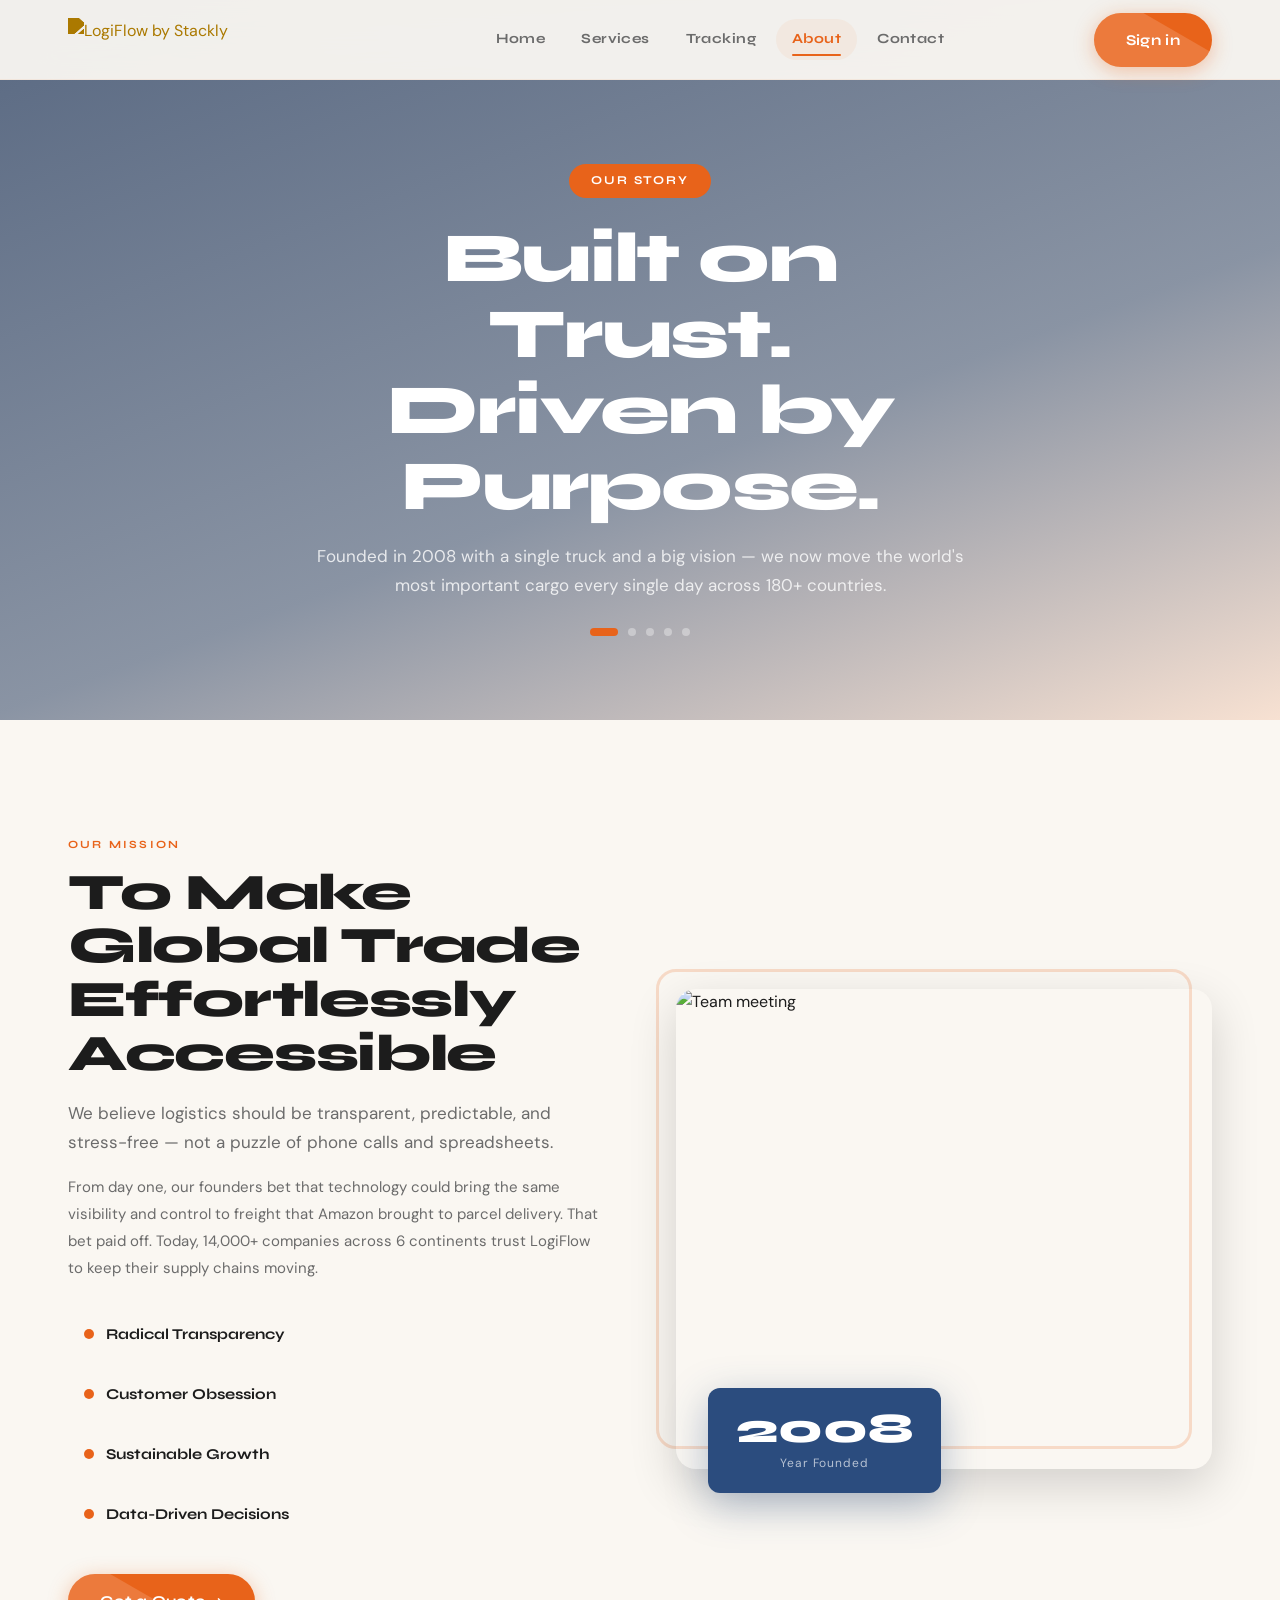
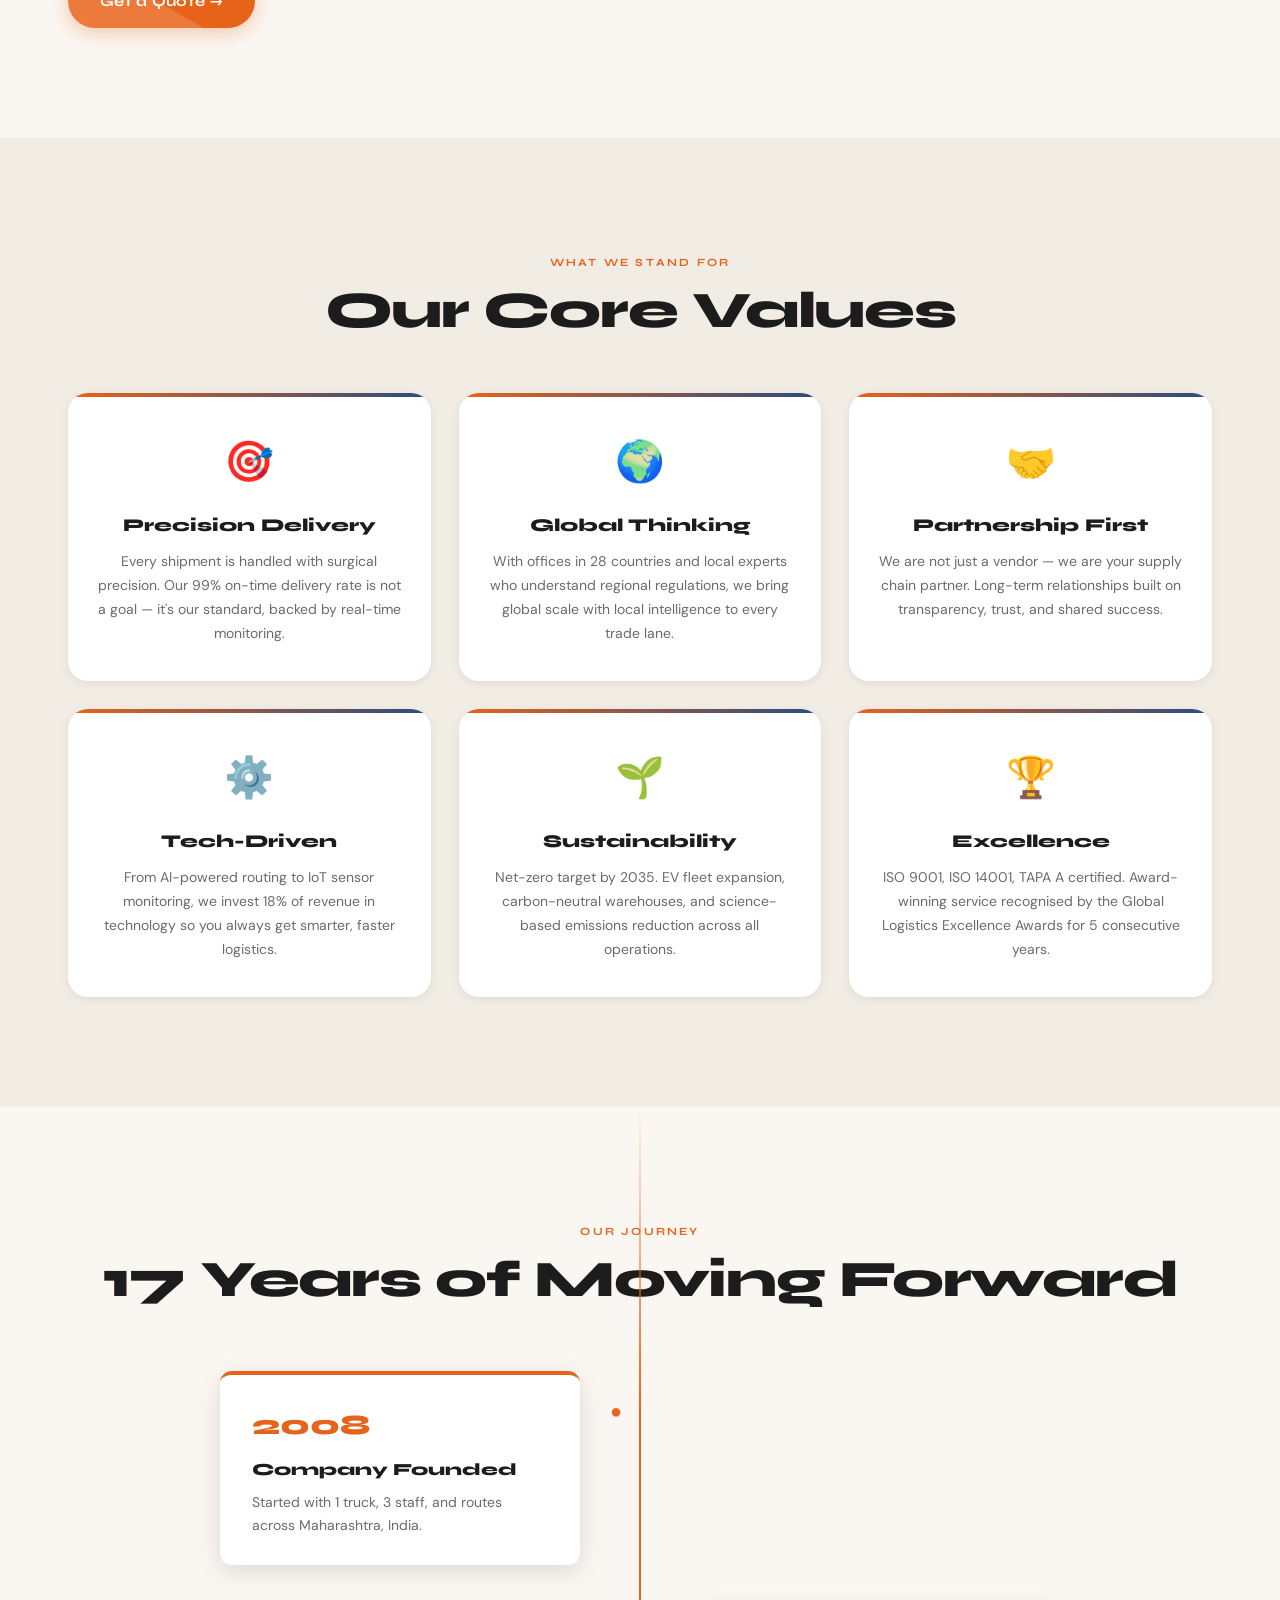
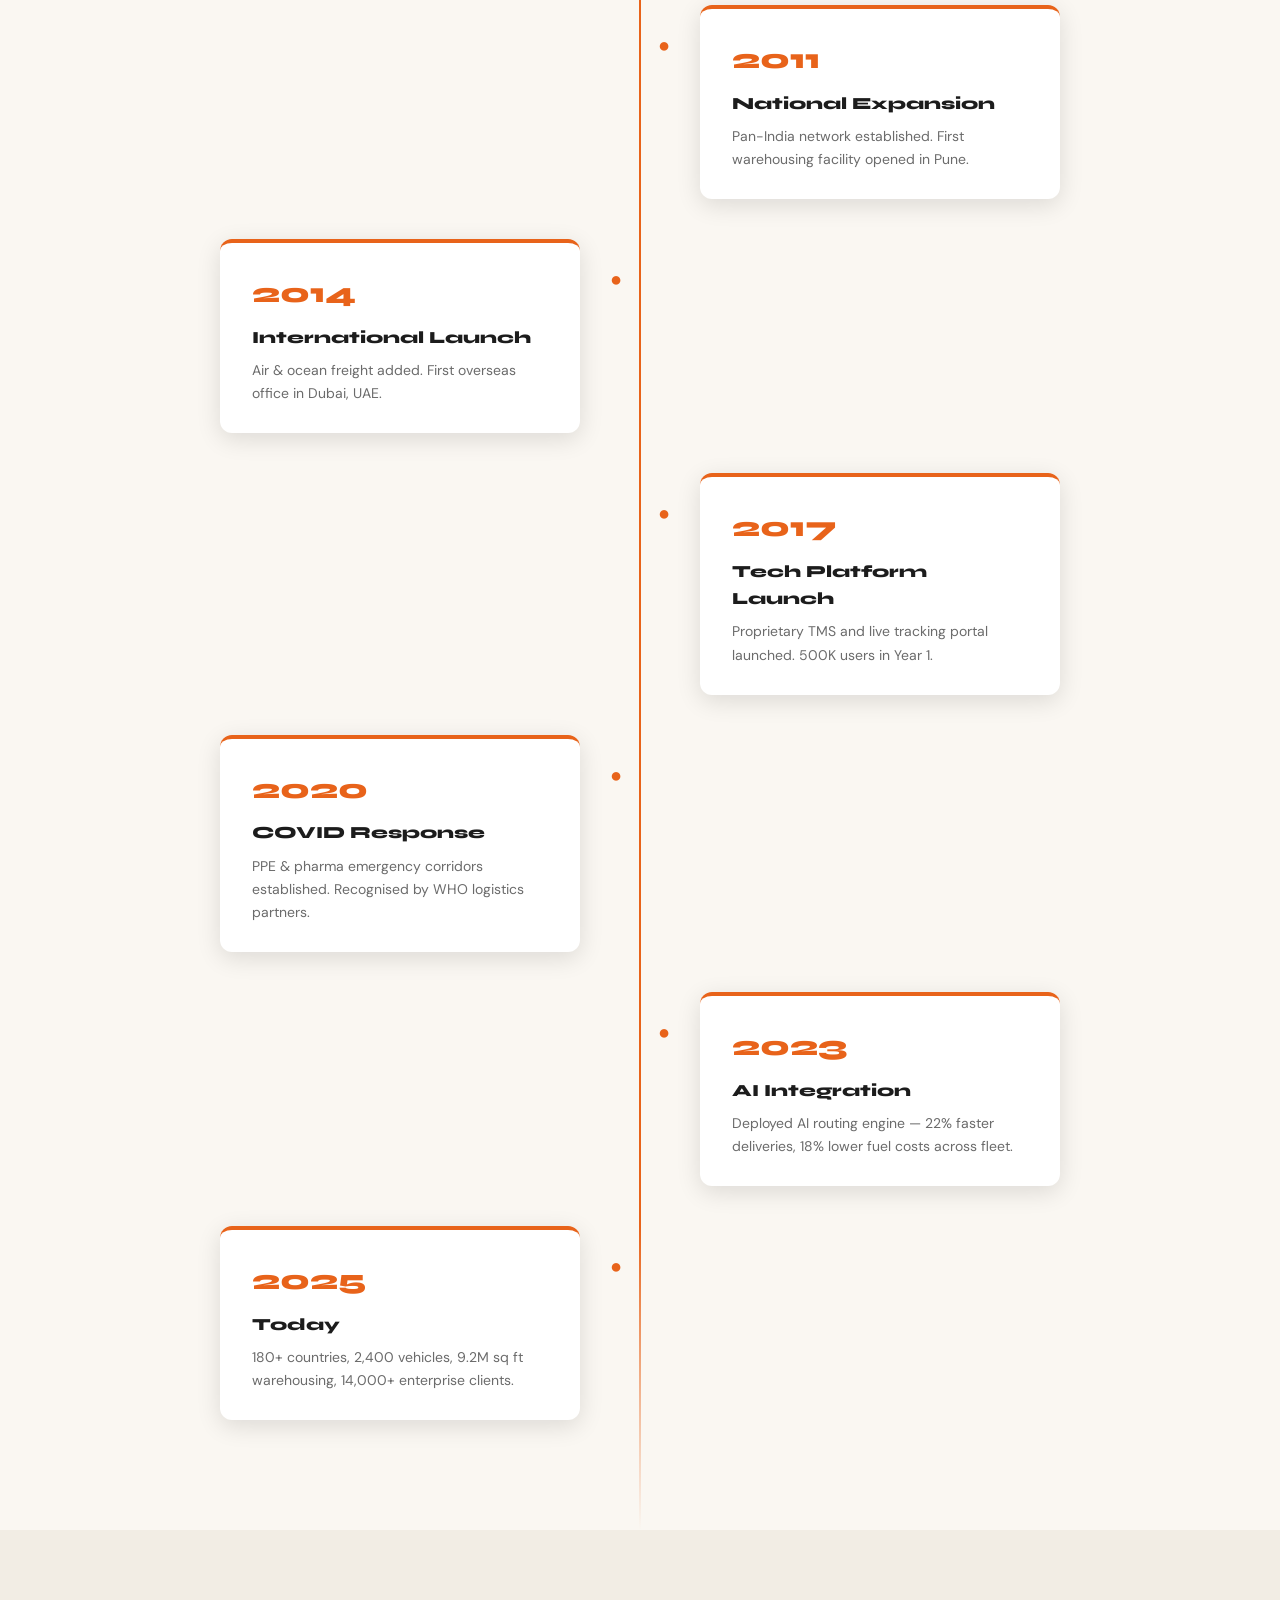
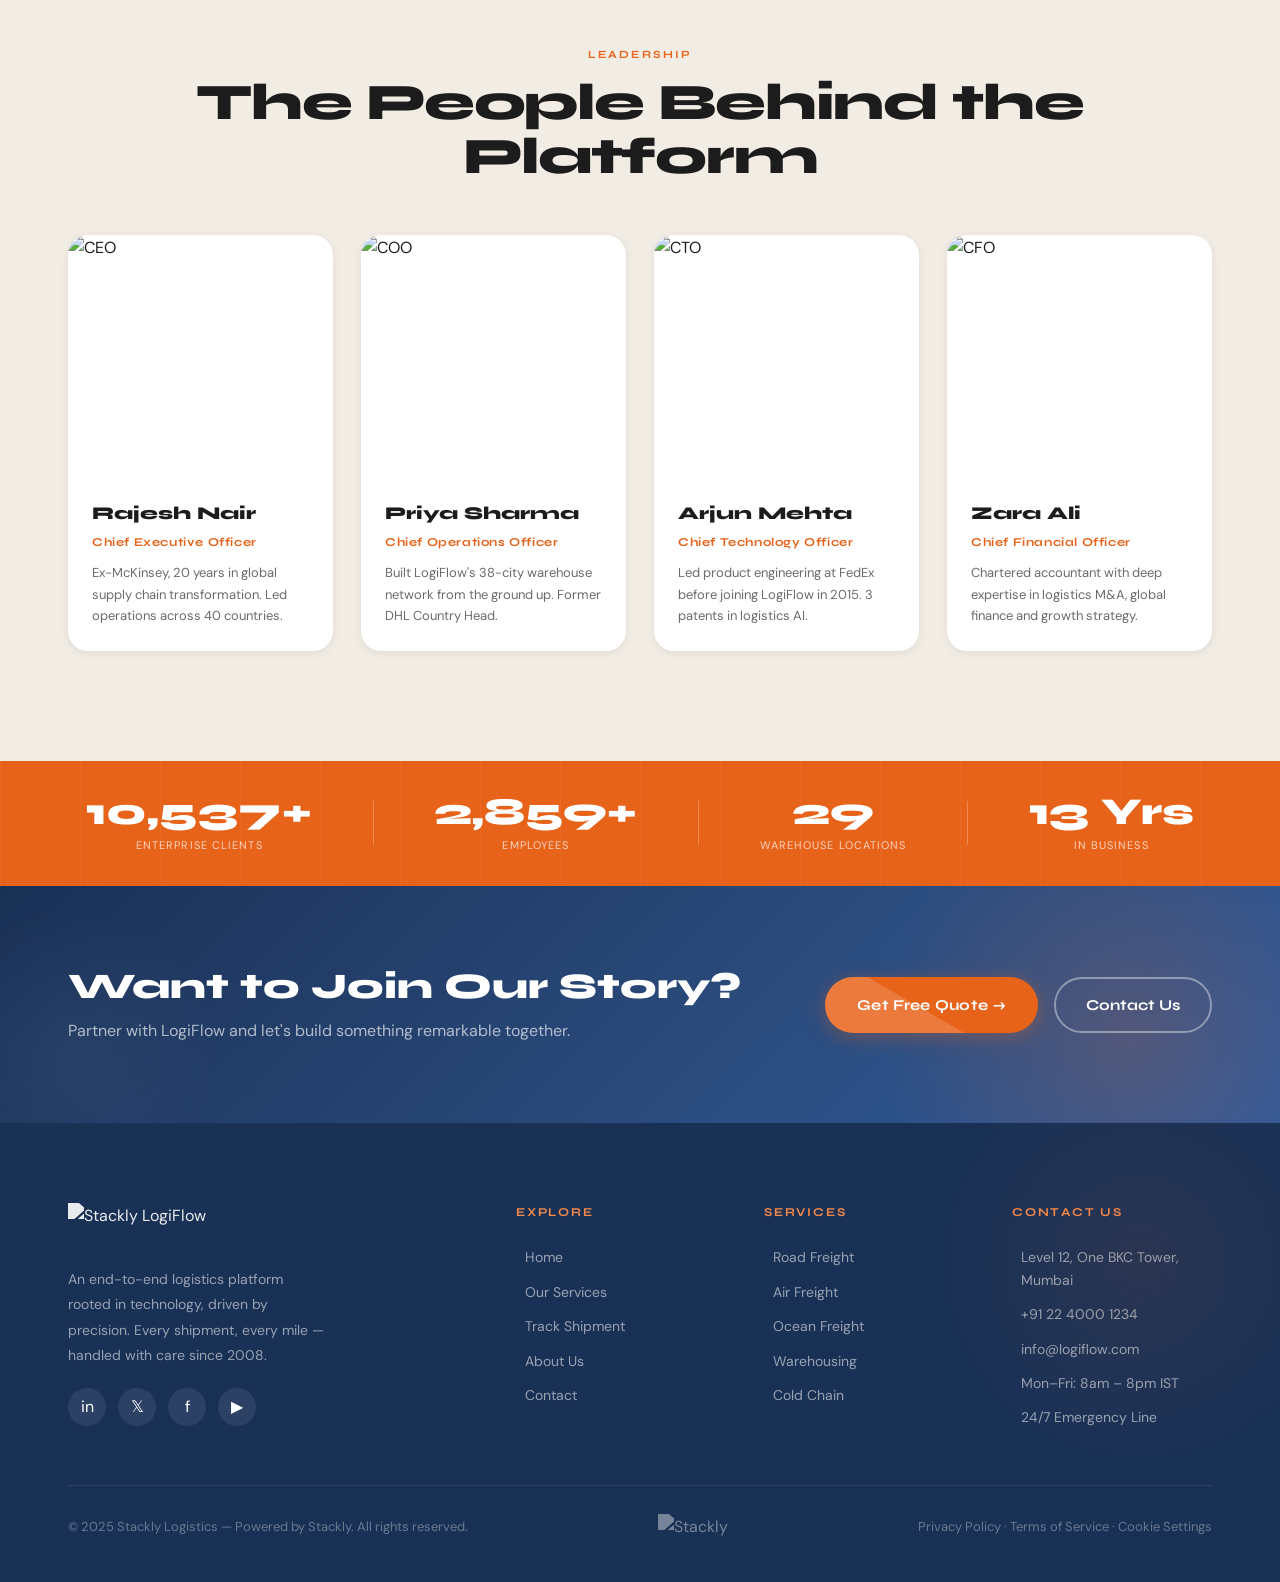
==== commit c507de4e: "update" ====
--- a/about.html
+++ b/about.html
@@ -21,7 +21,7 @@
         <a href="about.html" class="active">About</a>
         <a href="contact.html">Contact</a>
       </nav>
-      <a href="404.html" class="btn-primary nav-cta">Get a Quote →</a>
+      <a href="login.html" class="btn-primary nav-cta">Sign in</a>
       <button class="hamburger" aria-label="Toggle menu" aria-expanded="false" aria-controls="mobileMenu">
         <span></span><span></span><span></span>
       </button>
@@ -45,7 +45,7 @@
         <a href="contact.html">Contact <span class="menu-arrow">→</span></a>
       </nav>
       <div class="menu-panel-footer">
-        <a href="contact.html" class="btn-primary mobile-cta-btn">Get a Free Quote →</a>
+        <a href="login.html" class="btn-primary mobile-cta-btn">Sign in</a>
         <div class="menu-contact-info">
           <div class="menu-contact-item"><span>📞</span><span>+91 22 4000 1234</span></div>
           <div class="menu-contact-item"><span>✉️</span><span>info@logiflow.com</span></div>
--- a/css/global.css
+++ b/css/global.css
@@ -279,6 +279,20 @@
 }
 .menu-close-btn:hover { background: var(--orange); color: #fff; transform: rotate(90deg); }
 
+.nav-logo img {
+      filter: brightness(0) saturate(100%) invert(42%) sepia(85%) saturate(600%) hue-rotate(10deg) brightness(95%) contrast(105%);
+    }
+    .nav-logo:hover img {
+      filter: brightness(0) saturate(100%) invert(35%) sepia(85%) saturate(700%) hue-rotate(5deg) brightness(85%) contrast(110%);
+    }
+    .footer-brand .footer-logo img {
+      filter: brightness(0) invert(1) opacity(0.85);
+    }
+    .footer-bottom-logo img {
+      filter: brightness(0) invert(1) opacity(0.4);
+    }
+
+
 /* Nav Links */
 .menu-nav-links {
   padding: 20px 0;
@@ -641,7 +655,7 @@
 }
 .hero-title {
   font-family: var(--font-display);
-  font-size: clamp(44px,6.5vw,88px);
+  font-size: clamp(25px,6.5vw,88px);
   font-weight: 800; line-height: 1.03;
   letter-spacing: -0.03em; color: #fff; margin-bottom: 24px;
   animation: slideUp 0.9s ease 0.4s both;
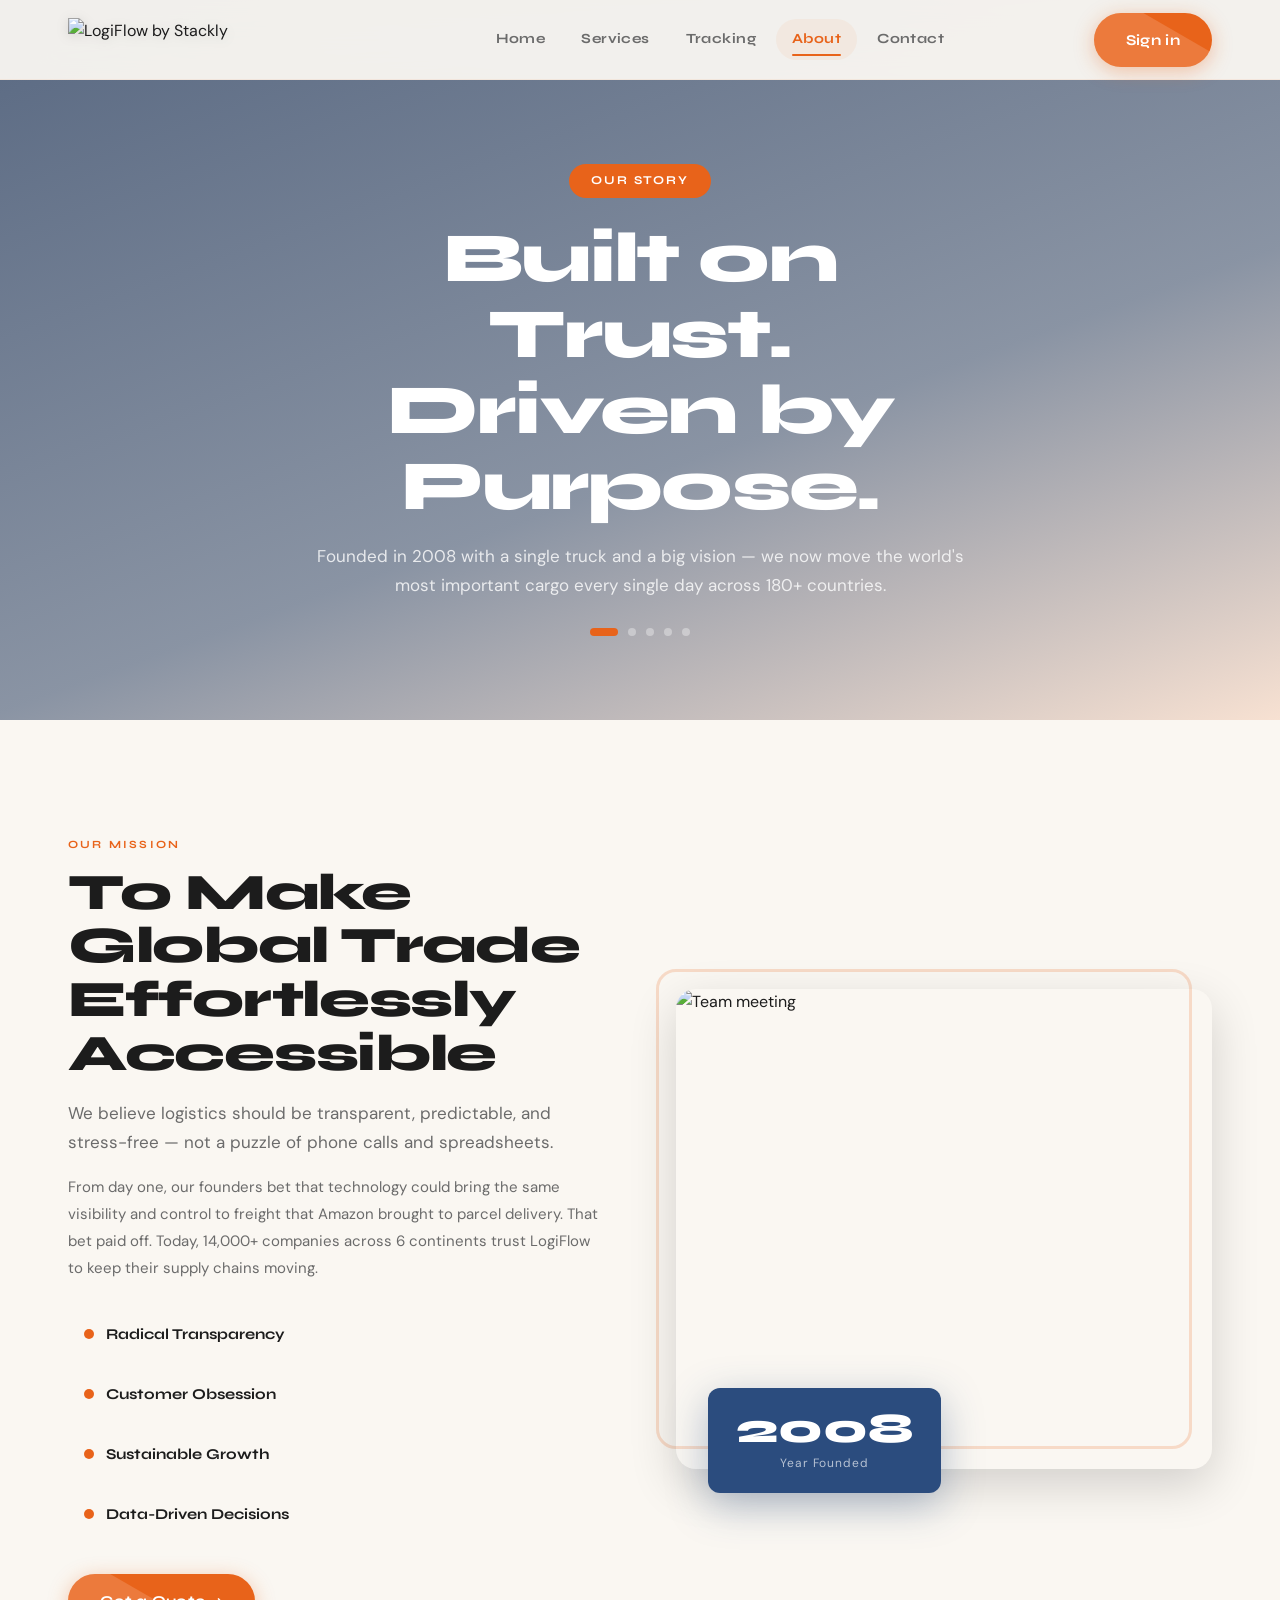
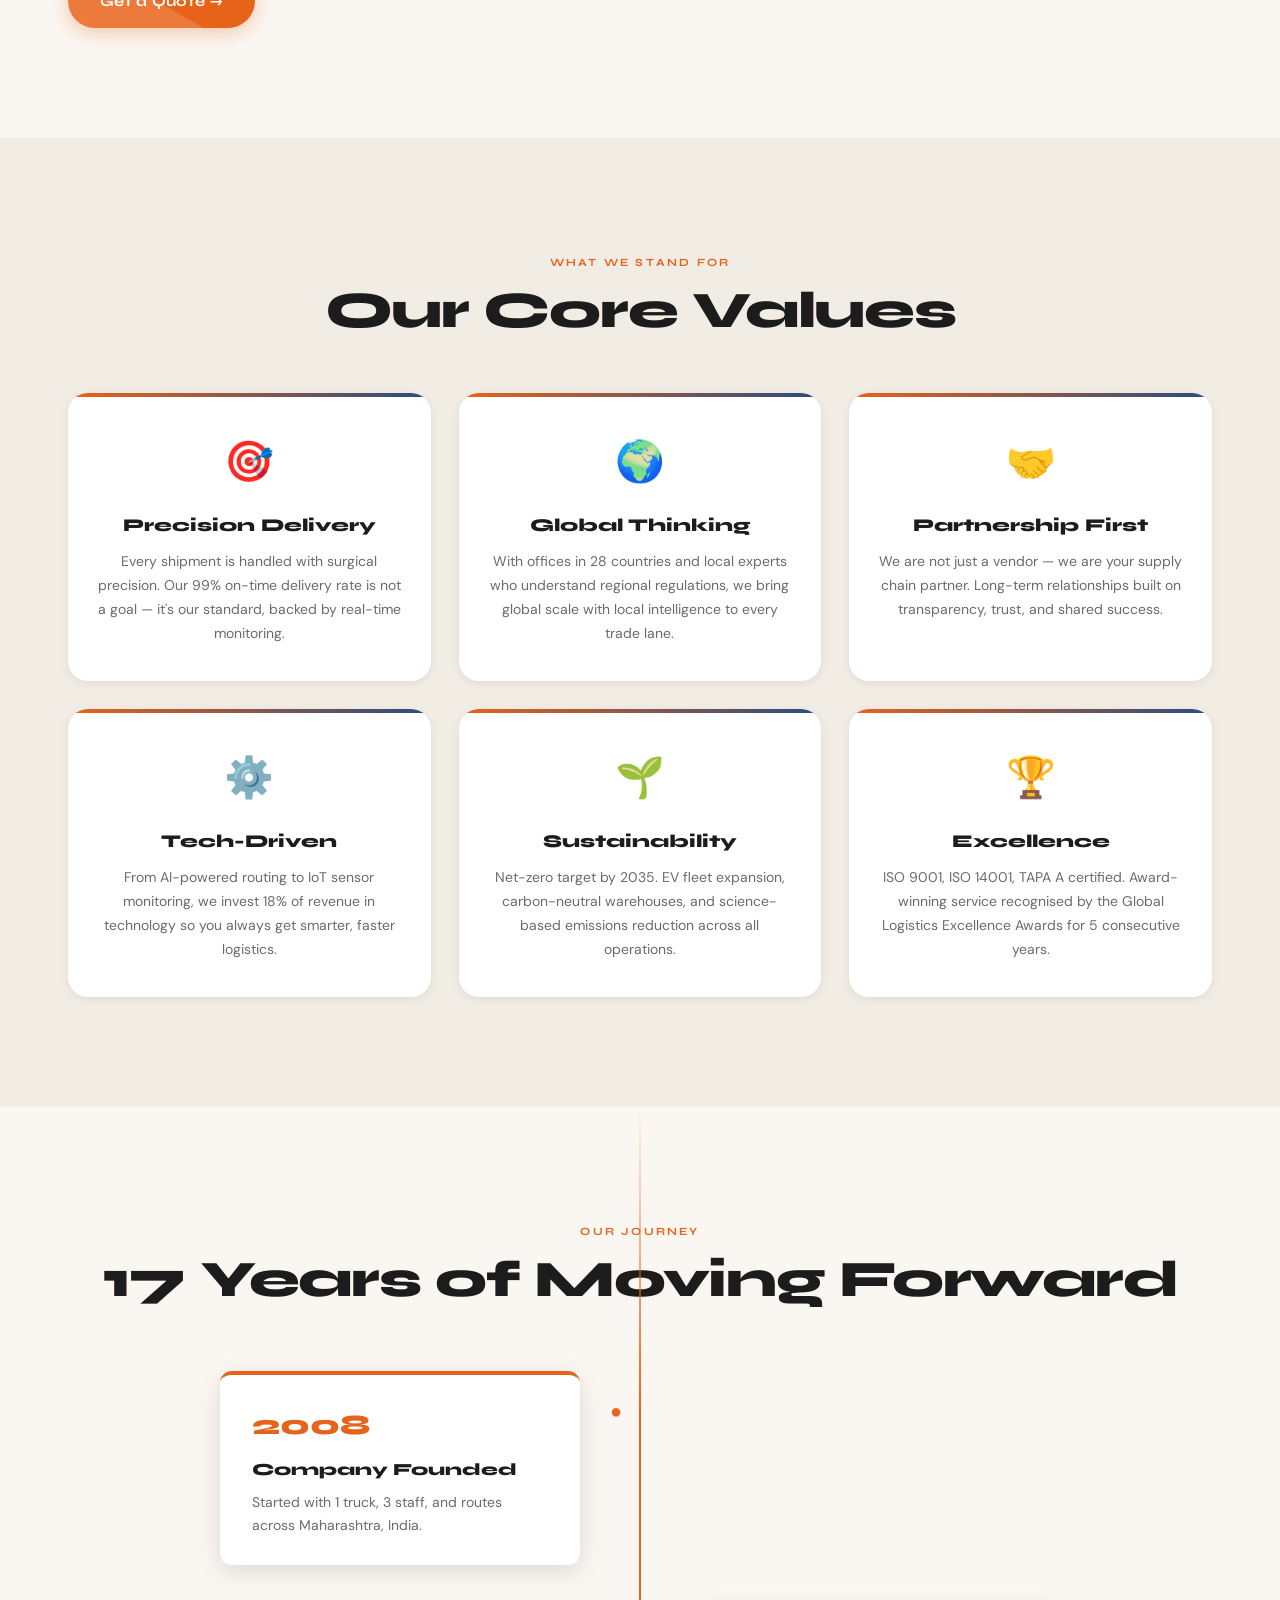
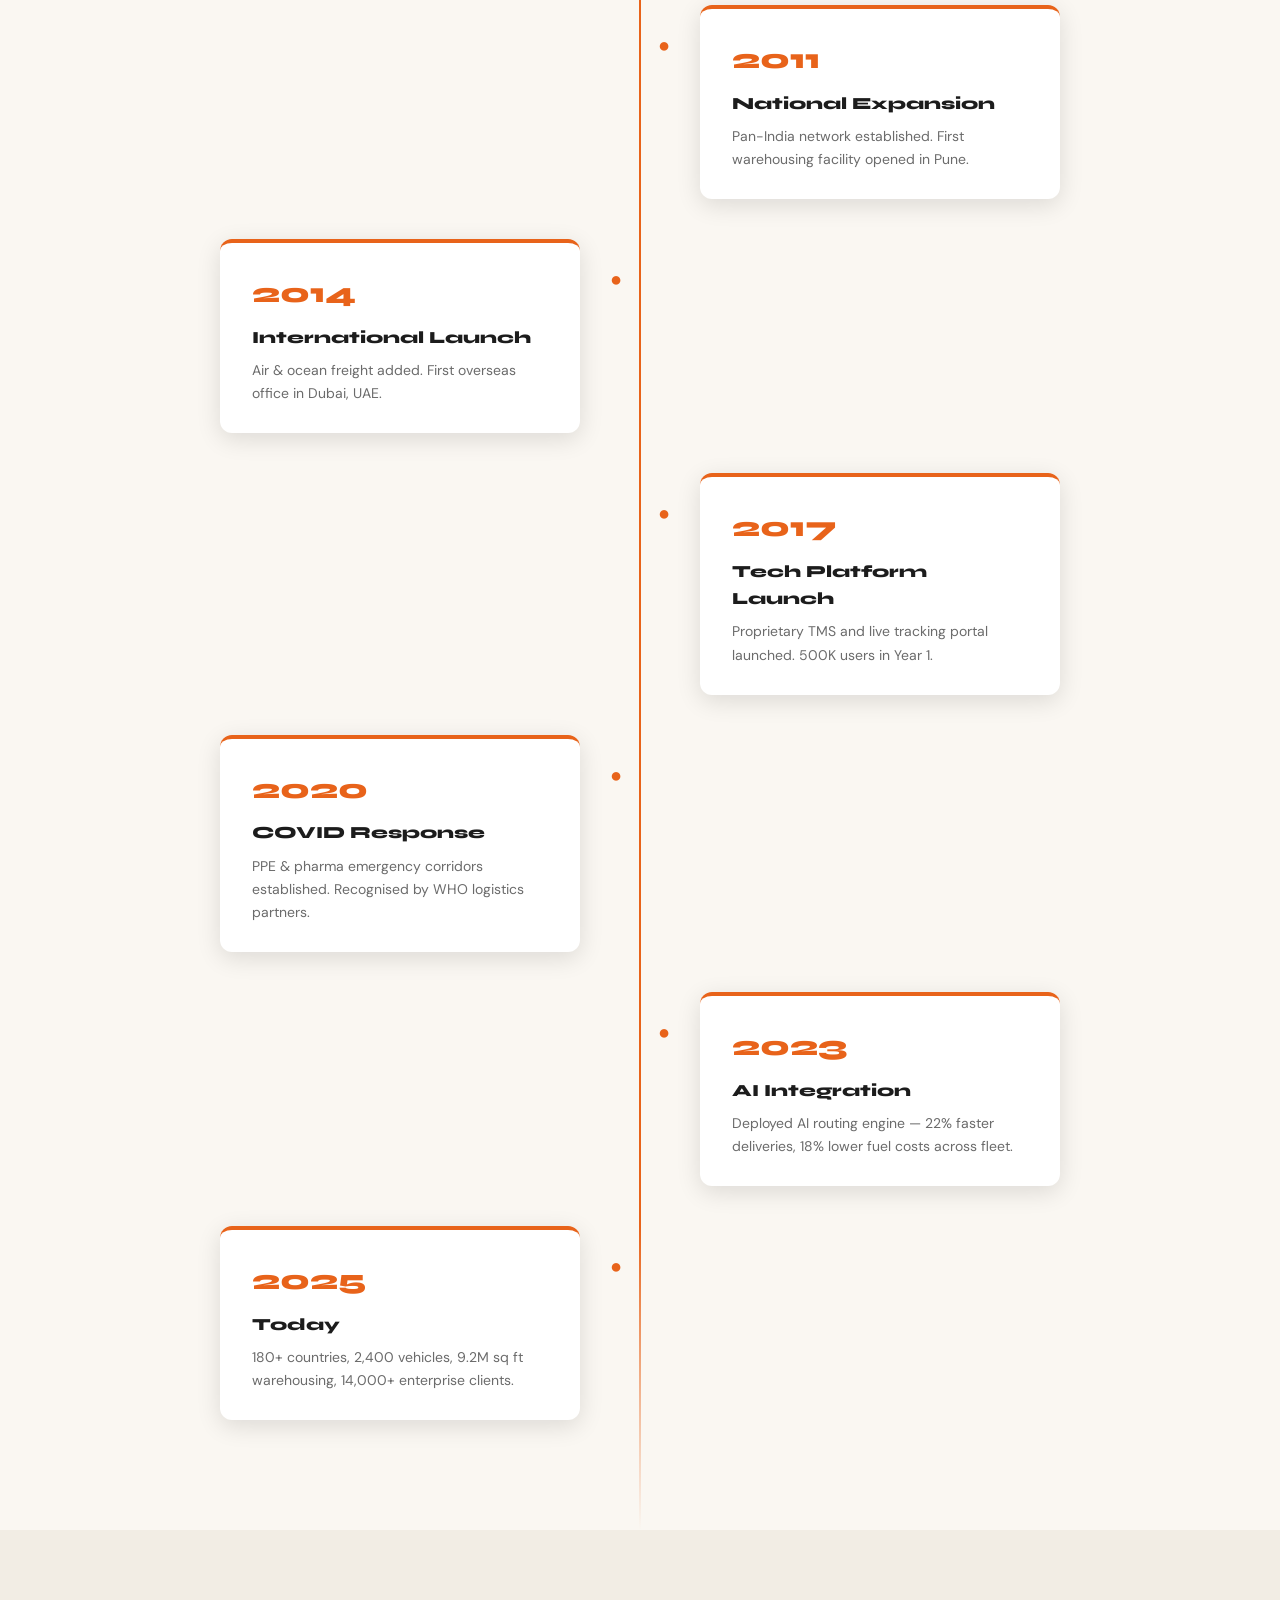
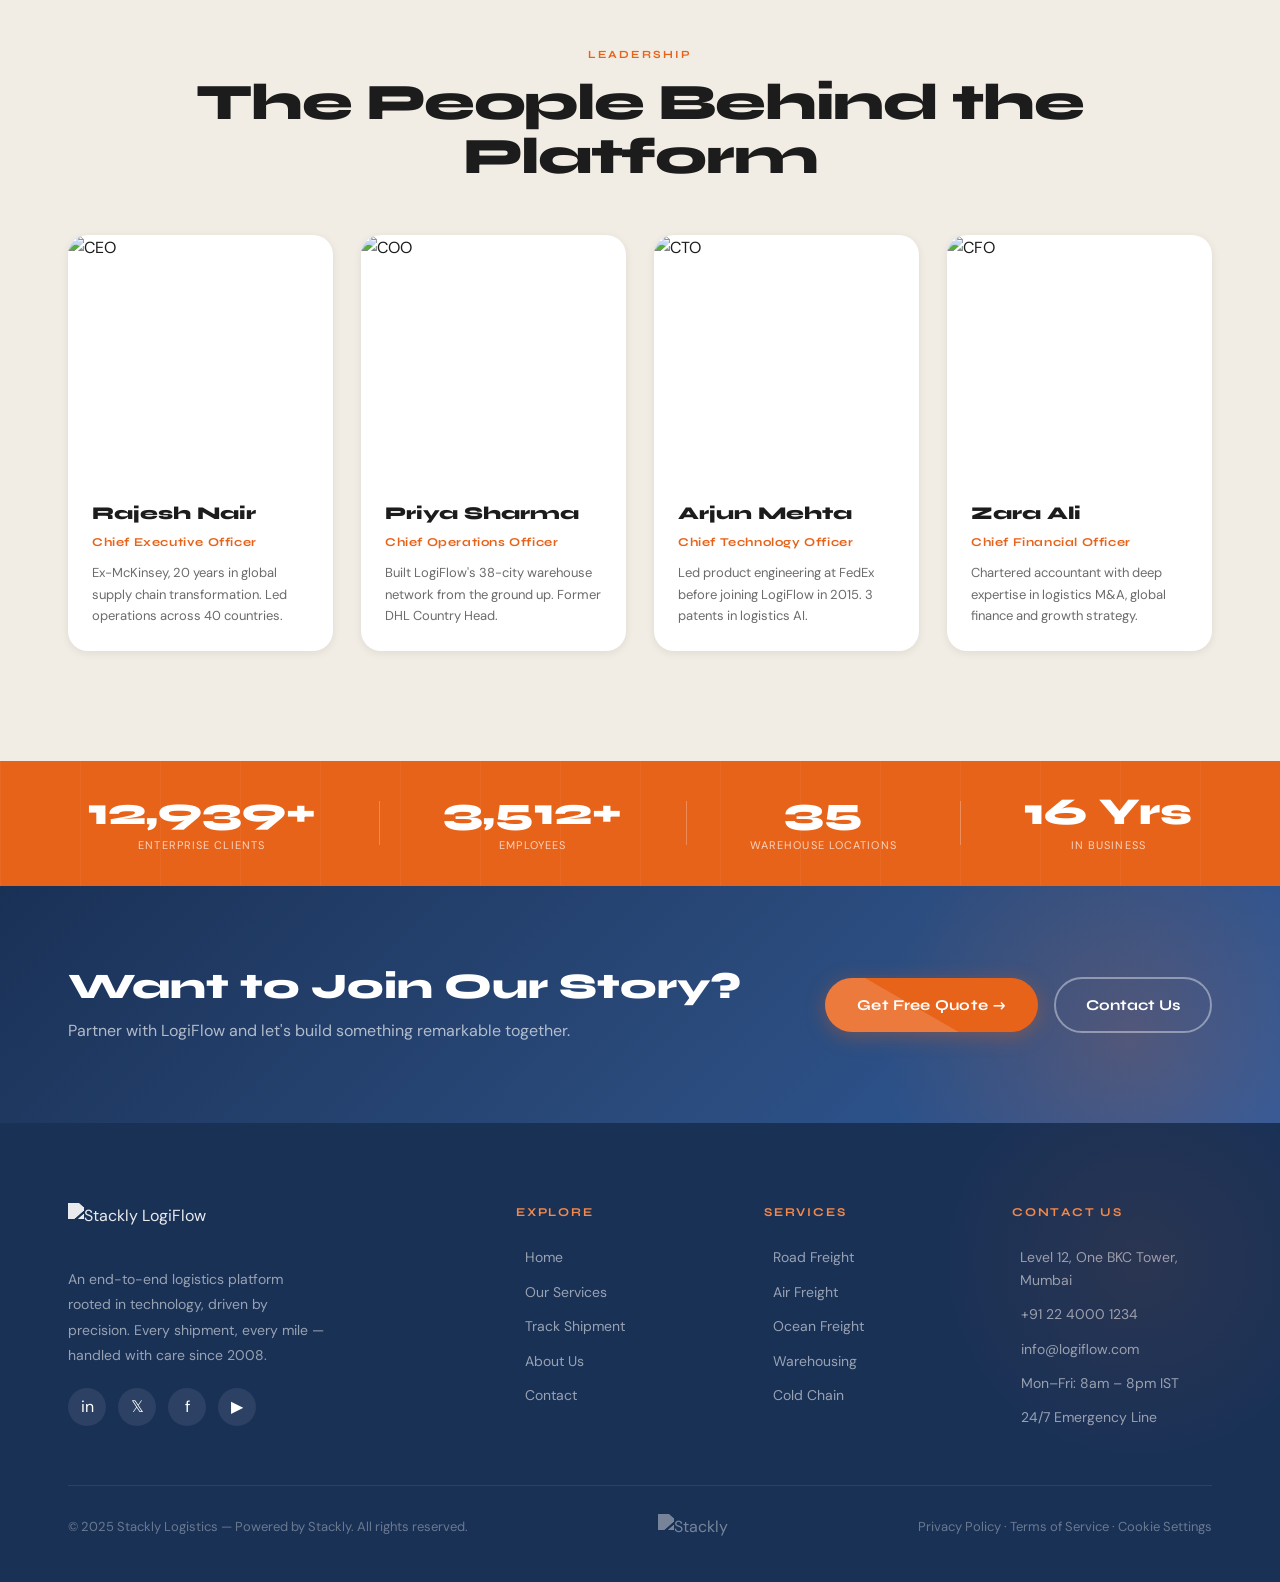
==== commit 820d8afa: "update" ====
--- a/about.html
+++ b/about.html
@@ -62,7 +62,7 @@
   <!-- HERO -->
   <section class="about-hero">
     <div class="hero-slider-wrap">
-      <div class="hero-slide" style="background-image:url('https://images.unsplash.com/photo-1573496359142-b8d87734a5a2?w=1400&q=60&fm=webp')"></div>
+      <div class="hero-slide" style="background-image:url('https://images.unsplash.com/photo-1449965408869-eaa3f722e40d?w=800&fm=webp&q=75')"></div>
       <div class="hero-slide" style="background-image:url('https://images.unsplash.com/photo-1552664730-d307ca884978?w=1400&q=60&fm=webp')"></div>
       <div class="hero-slide" style="background-image:url('https://images.unsplash.com/photo-1521737604893-d14cc237f11d?w=1400&q=60&fm=webp')"></div>
       <div class="hero-slide" style="background-image:url('https://images.unsplash.com/photo-1507003211169-0a1dd7228f2d?w=1400&q=60&fm=webp')"></div>
--- a/css/global.css
+++ b/css/global.css
@@ -1,5 +1,5 @@
 /* ============================================
-   GLOBAL STYLES — LogiFlow Transport (Enhanced)
+   GLOBAL STYLES — Stackly LogiFlow
    ============================================ */
 
 @import url('https://fonts.googleapis.com/css2?family=Syne:wght@400;600;700;800&family=DM+Sans:ital,opsz,wght@0,9..40,300;0,9..40,400;0,9..40,500;0,9..40,600;1,9..40,300&display=swap');
@@ -30,13 +30,22 @@
   --shadow-sm:   0 2px 8px rgba(0,0,0,0.08);
   --shadow-md:   0 6px 24px rgba(0,0,0,0.12);
   --shadow-lg:   0 16px 48px rgba(0,0,0,0.16);
-  --shadow-glow: 0 0 40px rgba(232,99,26,0.25);
 
   --transition: 0.3s cubic-bezier(0.4,0,0.2,1);
   --nav-height: 80px;
 }
 
-*, *::before, *::after { box-sizing: border-box; margin: 0; padding: 0; }
+* {
+  min-width: 0;
+}
+
+*, *::before, *::after {
+  box-sizing: border-box;
+  margin: 0;
+  padding: 0;
+  min-width: 0;
+}
+
 html { scroll-behavior: smooth; font-size: 16px; }
 body {
   font-family: var(--font-body);
@@ -44,6 +53,10 @@
   color: var(--charcoal);
   line-height: 1.6;
   overflow-x: hidden;
+}
+
+.hero {
+  min-height: 100svh;
 }
 img { max-width: 100%; display: block; }
 a   { text-decoration: none; color: inherit; }
@@ -63,7 +76,7 @@
 .section-alt { background: var(--cream); }
 .section-title {
   font-family: var(--font-display);
-  font-size: clamp(34px,4vw,56px);
+  font-size: clamp(28px, 4vw, 56px);
   font-weight: 800; line-height: 1.05;
   letter-spacing: -0.025em; color: var(--charcoal);
 }
@@ -72,7 +85,13 @@
   max-width: 580px; margin-top: 18px; line-height: 1.75;
 }
 
-/* ── BUTTONS ── */
+/* ═══════════════════════════════════════════
+   BUTTONS
+   NOTE: width:auto by default — only use
+   justify-content:center + width:100% when
+   you explicitly need full-width in context.
+   Never override with blanket mobile rules.
+═══════════════════════════════════════════ */
 .btn-primary {
   display: inline-flex; align-items: center; gap: 10px;
   background: var(--orange); color: var(--white);
@@ -80,7 +99,7 @@
   font-family: var(--font-display); font-size: 15px; font-weight: 700;
   letter-spacing: 0.02em; transition: all 0.35s cubic-bezier(0.34,1.56,0.64,1);
   box-shadow: 0 4px 20px rgba(232,99,26,0.35);
-  position: relative; overflow: hidden;
+  position: relative; overflow: hidden; white-space: nowrap;
 }
 .btn-primary::before {
   content: ''; position: absolute; inset: 0;
@@ -91,8 +110,7 @@
   content: ''; position: absolute;
   width: 200%; height: 200%; top: -50%; left: -110%;
   background: rgba(255,255,255,0.15);
-  transform: rotate(30deg);
-  transition: left 0.6s ease;
+  transform: rotate(30deg); transition: left 0.6s ease;
 }
 .btn-primary:hover::after { left: 110%; }
 .btn-primary:hover::before { opacity: 1; }
@@ -101,13 +119,19 @@
   box-shadow: 0 12px 32px rgba(232,99,26,0.5);
 }
 .btn-primary:active { transform: translateY(-1px) scale(1); }
+
+/* Full-width modifier — opt-in only */
+.btn-block {
+  width: 100%; justify-content: center;
+}
+
 .btn-secondary {
   display: inline-flex; align-items: center; gap: 10px;
   background: transparent; color: var(--steel);
   padding: 14px 30px; border-radius: var(--radius-xl);
   border: 2px solid var(--steel);
   font-family: var(--font-display); font-size: 15px; font-weight: 700;
-  transition: var(--transition);
+  transition: var(--transition); white-space: nowrap;
 }
 .btn-secondary:hover { background: var(--steel); color: var(--white); transform: translateY(-2px); }
 .btn-ghost {
@@ -119,8 +143,8 @@
 .btn-ghost:hover { gap: 14px; color: var(--orange-dk); }
 
 /* ═══════════════════════════════════════════
-   NAVBAR — Enhanced
-   ═══════════════════════════════════════════ */
+   NAVBAR
+═══════════════════════════════════════════ */
 .navbar {
   position: fixed; top: 0; left: 0; right: 0; z-index: 1000;
   height: var(--nav-height);
@@ -174,8 +198,8 @@
 .nav-cta { flex-shrink: 0; }
 
 /* ═══════════════════════════════════════════
-   HAMBURGER — Premium Morphing Animation
-   ═══════════════════════════════════════════ */
+   HAMBURGER
+═══════════════════════════════════════════ */
 .hamburger {
   display: none;
   position: relative; z-index: 1100;
@@ -186,8 +210,7 @@
   flex-direction: column; gap: 5px;
   cursor: pointer;
   transition: background 0.3s ease;
-  padding: 0;
-  flex-shrink: 0;
+  padding: 0; flex-shrink: 0;
 }
 .hamburger:hover { background: rgba(232,99,26,0.08); }
 .hamburger span {
@@ -199,27 +222,14 @@
 .hamburger span:nth-child(1) { width: 24px; }
 .hamburger span:nth-child(2) { width: 18px; }
 .hamburger span:nth-child(3) { width: 20px; }
-
-/* Open state — morphs into X */
 .hamburger.open { background: rgba(232,99,26,0.1); }
-.hamburger.open span:nth-child(1) {
-  transform: translateY(7.5px) rotate(45deg);
-  background: var(--orange);
-  width: 24px;
-}
-.hamburger.open span:nth-child(2) {
-  opacity: 0; transform: scaleX(0);
-  width: 24px;
-}
-.hamburger.open span:nth-child(3) {
-  transform: translateY(-7.5px) rotate(-45deg);
-  background: var(--orange);
-  width: 24px;
-}
+.hamburger.open span:nth-child(1) { transform: translateY(7.5px) rotate(45deg); background: var(--orange); width: 24px; }
+.hamburger.open span:nth-child(2) { opacity: 0; transform: scaleX(0); width: 24px; }
+.hamburger.open span:nth-child(3) { transform: translateY(-7.5px) rotate(-45deg); background: var(--orange); width: 24px; }
 
 /* ═══════════════════════════════════════════
-   MOBILE MENU — Full-Screen Cinematic
-   ═══════════════════════════════════════════ */
+   MOBILE MENU
+═══════════════════════════════════════════ */
 .mobile-menu {
   display: none;
   position: fixed;
@@ -227,8 +237,6 @@
   z-index: 999;
   pointer-events: none;
 }
-
-/* Dark overlay behind menu */
 .mobile-menu::before {
   content: '';
   position: absolute; inset: 0;
@@ -240,25 +248,19 @@
 }
 .mobile-menu.open::before { opacity: 1; }
 
-/* Slide-in panel */
 .mobile-menu-panel {
   position: absolute;
   top: 0; right: 0; bottom: 0;
   width: min(380px, 88vw);
   background: var(--ivory);
   display: flex; flex-direction: column;
-  padding: 0;
   transform: translateX(100%);
   transition: transform 0.45s cubic-bezier(0.23,1,0.32,1);
   box-shadow: -24px 0 80px rgba(0,0,0,0.18);
-  overflow-y: auto;
-  overflow-x: hidden;
-}
-.mobile-menu.open .mobile-menu-panel {
-  transform: translateX(0);
-}
-
-/* Panel header */
+  overflow-y: auto; overflow-x: hidden;
+}
+.mobile-menu.open .mobile-menu-panel { transform: translateX(0); }
+
 .menu-panel-header {
   display: flex; align-items: center; justify-content: space-between;
   padding: 0 28px;
@@ -266,38 +268,17 @@
   border-bottom: 1px solid var(--warm-tan);
   flex-shrink: 0;
 }
-.menu-panel-logo img {
-  height: 36px; width: auto; object-fit: contain;
-}
+.menu-panel-logo img { height: 36px; width: auto; object-fit: contain; }
 .menu-close-btn {
   width: 40px; height: 40px; border-radius: 50%;
   background: var(--cream);
   display: flex; align-items: center; justify-content: center;
   font-size: 20px; color: var(--charcoal);
-  transition: var(--transition); cursor: pointer; border: none;
-  flex-shrink: 0;
+  transition: var(--transition); cursor: pointer; border: none; flex-shrink: 0;
 }
 .menu-close-btn:hover { background: var(--orange); color: #fff; transform: rotate(90deg); }
 
-.nav-logo img {
-      filter: brightness(0) saturate(100%) invert(42%) sepia(85%) saturate(600%) hue-rotate(10deg) brightness(95%) contrast(105%);
-    }
-    .nav-logo:hover img {
-      filter: brightness(0) saturate(100%) invert(35%) sepia(85%) saturate(700%) hue-rotate(5deg) brightness(85%) contrast(110%);
-    }
-    .footer-brand .footer-logo img {
-      filter: brightness(0) invert(1) opacity(0.85);
-    }
-    .footer-bottom-logo img {
-      filter: brightness(0) invert(1) opacity(0.4);
-    }
-
-
-/* Nav Links */
-.menu-nav-links {
-  padding: 20px 0;
-  flex: 1;
-}
+.menu-nav-links { padding: 20px 0; flex: 1; }
 .mobile-menu a {
   display: flex; align-items: center; justify-content: space-between;
   padding: 0 28px; height: 60px;
@@ -308,8 +289,7 @@
   position: relative; overflow: hidden;
 }
 .mobile-menu a::before {
-  content: '';
-  position: absolute; left: 0; top: 0; bottom: 0;
+  content: ''; position: absolute; left: 0; top: 0; bottom: 0;
   width: 0;
   background: linear-gradient(90deg, rgba(232,99,26,0.08) 0%, transparent 100%);
   transition: width 0.3s ease;
@@ -325,15 +305,11 @@
   background: var(--cream);
   display: flex; align-items: center; justify-content: center;
   font-size: 14px;
-  transition: all 0.3s ease;
-  flex-shrink: 0;
+  transition: all 0.3s ease; flex-shrink: 0;
 }
 .mobile-menu a:hover .menu-arrow {
-  background: var(--orange); color: #fff;
-  transform: translateX(4px);
-}
-
-/* Stagger animation for nav links */
+  background: var(--orange); color: #fff; transform: translateX(4px);
+}
 .mobile-menu.open .mobile-menu a {
   animation: menuLinkIn 0.4s ease both;
 }
@@ -347,7 +323,6 @@
   to   { opacity: 1; transform: translateX(0); }
 }
 
-/* Panel footer */
 .menu-panel-footer {
   padding: 24px 28px 40px;
   border-top: 1px solid var(--warm-tan);
@@ -360,30 +335,23 @@
   margin-bottom: 20px;
 }
 .menu-contact-info {
-  display: flex; flex-direction: column; gap: 10px;
-  margin-bottom: 20px;
+  display: flex; flex-direction: column; gap: 10px; margin-bottom: 20px;
 }
 .menu-contact-item {
   display: flex; align-items: center; gap: 10px;
   font-size: 13px; color: var(--mid-gray);
 }
-.menu-contact-item span:first-child {
-  font-size: 16px; flex-shrink: 0;
-}
-.mobile-socials {
-  display: flex; gap: 10px;
-}
+.menu-contact-item span:first-child { font-size: 16px; flex-shrink: 0; }
+.mobile-socials { display: flex; gap: 10px; }
 .mobile-socials a {
-  width: 38px; height: 38px;
-  border-radius: 50%;
-  background: var(--cream);
+  width: 38px !important; height: 38px !important;
+  border-radius: 50% !important;
+  background: var(--cream) !important;
   display: flex !important; align-items: center !important; justify-content: center !important;
   font-size: 14px !important; font-weight: 700 !important;
-  border: none !important; padding: 0 !important;
-  border-left: none !important;
   color: var(--mid-gray) !important;
-  height: 38px !important;
-  width: 38px !important;
+  padding: 0 !important;
+  border: none !important; border-left: none !important;
   transition: all 0.3s ease !important;
   animation: none !important;
 }
@@ -395,7 +363,9 @@
 }
 .mobile-socials a::before { display: none !important; }
 
-/* ── HERO SLIDER (shared) ── */
+/* ═══════════════════════════════════════════
+   HERO
+═══════════════════════════════════════════ */
 .hero-slider-wrap { position: absolute; inset: 0; }
 .hero-slide {
   position: absolute; inset: 0;
@@ -405,232 +375,10 @@
 }
 .hero-slide.active { opacity: 1; transform: scale(1); }
 
-/* ── STATS BAR ── */
-.stats-bar {
-  background: var(--orange); padding: 32px 0;
-  position: relative; overflow: hidden;
-}
-.stats-bar::before {
-  content: ''; position: absolute; inset: 0;
-  background: repeating-linear-gradient(90deg,rgba(255,255,255,0.04) 0,rgba(255,255,255,0.04) 1px,transparent 1px,transparent 80px);
-}
-.stats-inner {
-  display: flex; justify-content: space-around; align-items: center;
-  gap: 24px; flex-wrap: wrap; position: relative;
-}
-.stat-item { text-align: center; }
-.stat-num {
-  font-family: var(--font-display); font-size: 38px; font-weight: 800;
-  color: var(--white); line-height: 1;
-}
-.stat-label {
-  font-size: 11px; color: rgba(255,255,255,0.72);
-  margin-top: 6px; letter-spacing: 0.1em; text-transform: uppercase;
-}
-.stat-divider { width: 1px; height: 44px; background: rgba(255,255,255,0.25); }
-
-/* ── SLIDER DOTS (shared) ── */
-.slider-dots { display: flex; gap: 10px; justify-content: center; margin-top: 28px; }
-.slider-dots .dot {
-  width: 8px; height: 8px; border-radius: 50%;
-  background: rgba(255,255,255,0.35); transition: all 0.4s ease; padding: 0;
-  cursor: pointer;
-}
-.slider-dots .dot.active { background: var(--orange); width: 28px; border-radius: 4px; }
-
-/* ── SERVICE ICONS ── */
-.sc-icon-wrap {
-  width: 56px; height: 56px; border-radius: 16px;
-  display: flex; align-items: center; justify-content: center; margin-bottom: 4px;
-}
-.sc-icon-wrap svg { width: 28px; height: 28px; }
-.sc-blue   { background: rgba(43,76,126,0.1); } .sc-blue   svg { fill: var(--steel); }
-.sc-orange { background: rgba(232,99,26,0.1); } .sc-orange svg { fill: var(--orange); }
-.sc-teal   { background: rgba(6,148,162,0.1); } .sc-teal   svg { fill: #0694a2; }
-.sc-amber  { background: rgba(217,119,6,0.1); } .sc-amber  svg { fill: #d97706; }
-
-/* ── AOS (Animate on Scroll) ── */
-[data-aos] {
-  opacity: 0; transform: translateY(32px);
-  transition: opacity 0.7s cubic-bezier(0.4,0,0.2,1), transform 0.7s cubic-bezier(0.4,0,0.2,1);
-}
-[data-aos].aos-animate { opacity: 1; transform: none; }
-[data-aos="fade-left"]  { transform: translateX(-32px); }
-[data-aos="fade-left"].aos-animate  { transform: none; }
-[data-aos="fade-right"] { transform: translateX(32px); }
-[data-aos="fade-right"].aos-animate { transform: none; }
-[data-aos="zoom-in"]  { transform: scale(0.92); }
-[data-aos="zoom-in"].aos-animate { transform: scale(1); opacity: 1; }
-
-/* ── CTA BANNER ── */
-.cta-banner {
-  background: linear-gradient(135deg,var(--steel-dk) 0%,var(--steel) 60%,#2d5a9e 100%);
-  padding: 80px 0; position: relative; overflow: hidden;
-}
-.cta-banner::before {
-  content: ''; position: absolute; top: -100px; right: -100px;
-  width: 500px; height: 500px;
-  background: radial-gradient(circle,rgba(232,99,26,0.2) 0%,transparent 70%);
-  pointer-events: none;
-}
-.cta-banner::after {
-  content: ''; position: absolute; bottom: -80px; left: -80px;
-  width: 300px; height: 300px;
-  background: radial-gradient(circle,rgba(255,255,255,0.04) 0%,transparent 70%);
-  pointer-events: none;
-}
-.cta-inner {
-  display: flex; align-items: center; justify-content: space-between;
-  gap: 40px; flex-wrap: wrap; position: relative;
-}
-.cta-inner h2 {
-  font-family: var(--font-display); font-size: 36px; font-weight: 800;
-  color: #fff; line-height: 1.15;
-}
-.cta-inner p { color: rgba(255,255,255,0.65); margin-top: 10px; font-size: 16px; }
-.cta-actions { display: flex; gap: 16px; flex-wrap: wrap; }
-
-/* ── FOOTER ── */
-.footer {
-  background: var(--steel-dk); color: var(--white);
-  padding: 80px 0 40px; position: relative; overflow: hidden;
-}
-.footer::before {
-  content: ''; position: absolute; top: -60px; right: -60px;
-  width: 400px; height: 400px;
-  background: radial-gradient(circle,rgba(232,99,26,0.08) 0%,transparent 70%);
-  pointer-events: none;
-}
-.footer-grid {
-  display: grid; grid-template-columns: 2fr 1fr 1fr 1fr;
-  gap: 48px; margin-bottom: 56px;
-}
-.footer-brand .footer-logo { margin-bottom: 20px; }
-.footer-brand .footer-logo img {
-  height: 44px; width: auto; max-width: 160px; object-fit: contain;
-  filter: brightness(0) invert(1); opacity: 0.9;
-}
-.footer-brand p {
-  font-size: 14px; line-height: 1.8;
-  color: rgba(255,255,255,0.55); max-width: 260px;
-}
-.footer-social { display: flex; gap: 12px; margin-top: 20px; }
-.footer-social a {
-  width: 38px; height: 38px; border-radius: 50%;
-  background: rgba(255,255,255,0.08);
-  display: flex; align-items: center; justify-content: center;
-  font-size: 16px; transition: all 0.35s cubic-bezier(0.34,1.56,0.64,1);
-}
-.footer-social a:hover { background: var(--orange); transform: translateY(-4px) scale(1.1); }
-.footer-col h4 {
-  font-family: var(--font-display); font-size: 12px; font-weight: 700;
-  letter-spacing: 0.15em; text-transform: uppercase;
-  color: var(--orange-lt); margin-bottom: 24px;
-}
-.footer-col ul li + li { margin-top: 12px; }
-.footer-col ul li a {
-  font-size: 14px; color: rgba(255,255,255,0.55); transition: var(--transition);
-  display: flex; align-items: center; gap: 0;
-}
-.footer-col ul li a::before {
-  content: '→'; font-size: 12px; opacity: 0;
-  transform: translateX(-8px); transition: var(--transition); margin-right: 0;
-}
-.footer-col ul li a:hover { color: var(--white); }
-.footer-col ul li a:hover::before { opacity: 1; transform: translateX(0); margin-right: 6px; }
-.footer-bottom {
-  border-top: 1px solid rgba(255,255,255,0.08); padding-top: 28px;
-  display: flex; align-items: center; justify-content: space-between; gap: 16px;
-}
-.footer-bottom p { font-size: 13px; color: rgba(255,255,255,0.35); }
-.footer-bottom-logo img {
-  height: 28px; width: auto; filter: brightness(0) invert(1); opacity: 0.4;
-}
-
-/* ── KEYFRAMES ── */
-@keyframes slideUp {
-  from { opacity: 0; transform: translateY(36px); }
-  to   { opacity: 1; transform: translateY(0); }
-}
-@keyframes slideIn {
-  from { opacity: 0; transform: translateX(-30px); }
-  to   { opacity: 1; transform: translateX(0); }
-}
-@keyframes fadeIn {
-  from { opacity: 0; }
-  to   { opacity: 1; }
-}
-@keyframes floatImg {
-  0%,100% { transform: translateY(0); }
-  50%     { transform: translateY(-8px); }
-}
-@keyframes floatCard {
-  0%,100% { transform: translateY(0) rotate(-1deg); }
-  50%     { transform: translateY(-10px) rotate(0deg); }
-}
-@keyframes pulseDot {
-  0%,100% { box-shadow: 0 0 0 0 rgba(74,222,128,0.6); }
-  50%     { box-shadow: 0 0 0 6px rgba(74,222,128,0); }
-}
-@keyframes scrollDown {
-  0%     { transform: scaleY(0); transform-origin: top; }
-  50%    { transform: scaleY(1); transform-origin: top; }
-  50.01% { transform-origin: bottom; }
-  100%   { transform: scaleY(0); transform-origin: bottom; }
-}
-@keyframes underlineReveal { to { transform: scaleX(1); } }
-@keyframes marquee { from { transform: translateX(0); } to { transform: translateX(-50%); } }
-@keyframes ticker {
-  0%   { transform: translateX(0); }
-  100% { transform: translateX(-50%); }
-}
-@keyframes popIn {
-  from { transform: scale(0); opacity: 0; }
-  to   { transform: scale(1); opacity: 1; }
-}
-@keyframes dotPulse {
-  0%,100% { box-shadow: 0 0 0 4px rgba(232,99,26,0.2); }
-  50%     { box-shadow: 0 0 0 9px rgba(232,99,26,0.04); }
-}
-@keyframes shimmer {
-  0%   { background-position: -200% center; }
-  100% { background-position: 200% center; }
-}
-@keyframes spinRing {
-  to { transform: rotate(360deg); }
-}
-@keyframes bounceIn {
-  0%  { opacity: 0; transform: scale(0.3) translateY(20px); }
-  50% { transform: scale(1.05); }
-  70% { transform: scale(0.95); }
-  100%{ opacity: 1; transform: scale(1) translateY(0); }
-}
-
-/* ═══════════════════════════════════════════
-   HOME PAGE
-   ═══════════════════════════════════════════ */
-
-/* Ticker */
-.ticker-bar {
-  background: var(--steel-dk); color: #fff; overflow: hidden;
-  padding: 11px 0; position: relative; z-index: 999;
-}
-.ticker-track {
-  display: flex; gap: 0; white-space: nowrap;
-  animation: ticker 28s linear infinite;
-}
-.ticker-item {
-  display: inline-flex; align-items: center; gap: 10px;
-  padding: 0 40px;
-  font-family: var(--font-display); font-size: 13px; font-weight: 700;
-  letter-spacing: 0.06em; text-transform: uppercase;
-}
-.ticker-dot { color: var(--orange); font-size: 10px; }
-.ticker-bar:hover .ticker-track { animation-play-state: paused; }
-
-/* Hero */
 .hero {
-  position: relative; height: 100vh; min-height: 640px;
+  position: relative;
+  min-height: 100svh;
+  height: auto;
   display: flex; align-items: center;
   overflow: hidden; padding-top: var(--nav-height);
 }
@@ -655,7 +403,7 @@
 }
 .hero-title {
   font-family: var(--font-display);
-  font-size: clamp(25px,6.5vw,88px);
+  font-size: clamp(32px, 6.5vw, 88px);
   font-weight: 800; line-height: 1.03;
   letter-spacing: -0.03em; color: #fff; margin-bottom: 24px;
   animation: slideUp 0.9s ease 0.4s both;
@@ -673,7 +421,7 @@
   max-width: 520px; margin-bottom: 40px; animation: slideUp 0.9s ease 0.6s both;
 }
 .hero-actions {
-  display: flex; gap: 18px; flex-wrap: wrap; margin-bottom: 40px;
+  display: flex; gap: 16px; flex-wrap: wrap; margin-bottom: 40px;
   animation: slideUp 0.9s ease 0.8s both;
 }
 .btn-hero-ghost {
@@ -681,7 +429,7 @@
   color: #fff; font-family: var(--font-display);
   font-size: 15px; font-weight: 700;
   border-bottom: 2px solid rgba(255,255,255,0.4);
-  padding-bottom: 4px; transition: var(--transition);
+  padding-bottom: 4px; transition: var(--transition); white-space: nowrap;
 }
 .btn-hero-ghost:hover { border-color: #fff; gap: 14px; }
 .hero-badges {
@@ -710,7 +458,88 @@
   z-index: 5; margin-top: 0;
 }
 
-/* Marquee */
+/* ═══════════════════════════════════════════
+   STATS BAR
+═══════════════════════════════════════════ */
+.stats-bar {
+  background: var(--orange); padding: 32px 0;
+  position: relative; overflow: hidden;
+}
+.stats-bar::before {
+  content: ''; position: absolute; inset: 0;
+  background: repeating-linear-gradient(90deg,rgba(255,255,255,0.04) 0,rgba(255,255,255,0.04) 1px,transparent 1px,transparent 80px);
+}
+.stats-inner {
+  display: flex; justify-content: space-around; align-items: center;
+  gap: 24px; flex-wrap: wrap; position: relative;
+}
+.stat-item { text-align: center; }
+.stat-num {
+  font-family: var(--font-display); font-size: 38px; font-weight: 800;
+  color: var(--white); line-height: 1;
+}
+.stat-label {
+  font-size: 11px; color: rgba(255,255,255,0.72);
+  margin-top: 6px; letter-spacing: 0.1em; text-transform: uppercase;
+}
+.stat-divider { width: 1px; height: 44px; background: rgba(255,255,255,0.25); }
+
+/* ── SLIDER DOTS ── */
+.slider-dots { display: flex; gap: 10px; justify-content: center; margin-top: 28px; }
+.slider-dots .dot {
+  width: 8px; height: 8px; border-radius: 50%;
+  background: rgba(255,255,255,0.35); transition: all 0.4s ease; padding: 0;
+  cursor: pointer;
+}
+.slider-dots .dot.active { background: var(--orange); width: 28px; border-radius: 4px; }
+
+/* ── SERVICE ICONS ── */
+.sc-icon-wrap {
+  width: 56px; height: 56px; border-radius: 16px;
+  display: flex; align-items: center; justify-content: center; margin-bottom: 4px;
+}
+.sc-icon-wrap svg { width: 28px; height: 28px; }
+.sc-blue   { background: rgba(43,76,126,0.1); } .sc-blue   svg { fill: var(--steel); }
+.sc-orange { background: rgba(232,99,26,0.1); } .sc-orange svg { fill: var(--orange); }
+.sc-teal   { background: rgba(6,148,162,0.1); } .sc-teal   svg { fill: #0694a2; }
+.sc-amber  { background: rgba(217,119,6,0.1); } .sc-amber  svg { fill: #d97706; }
+
+/* ── AOS ── */
+[data-aos] {
+  opacity: 0; transform: translateY(32px);
+  transition: opacity 0.7s cubic-bezier(0.4,0,0.2,1), transform 0.7s cubic-bezier(0.4,0,0.2,1);
+}
+[data-aos].aos-animate { opacity: 1; transform: none; }
+[data-aos="fade-left"]  { transform: translateX(-32px); }
+[data-aos="fade-left"].aos-animate  { transform: none; }
+[data-aos="fade-right"] { transform: translateX(32px); }
+[data-aos="fade-right"].aos-animate { transform: none; }
+[data-aos="zoom-in"]  { transform: scale(0.92); }
+[data-aos="zoom-in"].aos-animate { transform: scale(1); opacity: 1; }
+
+/* ── CTA BANNER ── */
+.cta-banner {
+  background: linear-gradient(135deg,var(--steel-dk) 0%,var(--steel) 60%,#2d5a9e 100%);
+  padding: 80px 0; position: relative; overflow: hidden;
+}
+.cta-banner::before {
+  content: ''; position: absolute; top: -100px; right: -100px;
+  width: 500px; height: 500px;
+  background: radial-gradient(circle,rgba(232,99,26,0.2) 0%,transparent 70%);
+  pointer-events: none;
+}
+.cta-inner {
+  display: flex; align-items: center; justify-content: space-between;
+  gap: 40px; flex-wrap: wrap; position: relative;
+}
+.cta-inner h2 {
+  font-family: var(--font-display); font-size: 36px; font-weight: 800;
+  color: #fff; line-height: 1.15;
+}
+.cta-inner p { color: rgba(255,255,255,0.65); margin-top: 10px; font-size: 16px; }
+.cta-actions { display: flex; gap: 16px; flex-wrap: wrap; align-items: center; }
+
+/* ── MARQUEE ── */
 .marquee-strip { background: var(--charcoal); padding: 16px 0; overflow: hidden; }
 .marquee-track { display: flex; gap: 0; animation: marquee 22s linear infinite; width: max-content; }
 .marquee-item {
@@ -721,7 +550,24 @@
 .marquee-item .m-dot { color: var(--orange); font-size: 18px; }
 .marquee-strip:hover .marquee-track { animation-play-state: paused; }
 
-/* Services grid */
+/* ── TICKER ── */
+.ticker-bar {
+  background: var(--steel-dk); color: #fff; overflow: hidden;
+  padding: 11px 0; position: relative; z-index: 999;
+}
+.ticker-track {
+  display: flex; gap: 0; white-space: nowrap;
+  animation: ticker 28s linear infinite;
+}
+.ticker-item {
+  display: inline-flex; align-items: center; gap: 10px; padding: 0 40px;
+  font-family: var(--font-display); font-size: 13px; font-weight: 700;
+  letter-spacing: 0.06em; text-transform: uppercase;
+}
+.ticker-dot { color: var(--orange); font-size: 10px; }
+.ticker-bar:hover .ticker-track { animation-play-state: paused; }
+
+/* ── SERVICES GRID ── */
 .section-head { max-width: 640px; margin-bottom: 60px; }
 .services-grid { display: grid; grid-template-columns: repeat(4,1fr); gap: 24px; }
 .service-card {
@@ -740,9 +586,8 @@
 .service-card:hover { transform: translateY(-12px); box-shadow: 0 28px 60px rgba(0,0,0,0.15); }
 .service-card h3 { font-family: var(--font-display); font-size: 19px; font-weight: 800; }
 .service-card p  { font-size: 14px; color: var(--mid-gray); line-height: 1.65; flex: 1; }
-.services-cta { margin-top: 48px; text-align: center; }
-
-/* Why us */
+
+/* ── WHY US ── */
 .why-inner { display: grid; grid-template-columns: 1fr 1fr; gap: 72px; align-items: center; }
 .why-media { position: relative; }
 .why-img-main { border-radius: var(--radius-lg); overflow: hidden; box-shadow: var(--shadow-lg); }
@@ -777,7 +622,7 @@
 .wf-item strong { font-family: var(--font-display); font-size: 15px; display: block; margin-bottom: 5px; }
 .wf-item p { font-size: 13px; color: var(--mid-gray); }
 
-/* Testimonials */
+/* ── TESTIMONIALS ── */
 .testi-track-wrap { overflow: hidden; position: relative; margin-top: 48px; }
 .testi-track { display: flex; gap: 24px; transition: transform 0.6s cubic-bezier(0.4,0,0.2,1); }
 .testi-card {
@@ -804,7 +649,7 @@
 }
 .testi-btn:hover { background: var(--orange); border-color: var(--orange); color: #fff; transform: scale(1.1); }
 
-/* Partners */
+/* ── PARTNERS ── */
 .partners-section { padding: 60px 0; border-top: 1px solid var(--warm-tan); border-bottom: 1px solid var(--warm-tan); }
 .partners-inner { display: flex; align-items: center; gap: 48px; flex-wrap: wrap; justify-content: center; }
 .partner-logo {
@@ -814,9 +659,63 @@
 }
 .partner-logo:hover { color: var(--charcoal); opacity: 1; filter: none; }
 
+/* ── FOOTER ── */
+.footer {
+  background: var(--steel-dk); color: var(--white);
+  padding: 80px 0 40px; position: relative; overflow: hidden;
+}
+.footer::before {
+  content: ''; position: absolute; top: -60px; right: -60px;
+  width: 400px; height: 400px;
+  background: radial-gradient(circle,rgba(232,99,26,0.08) 0%,transparent 70%);
+  pointer-events: none;
+}
+.footer-grid {
+  display: grid; grid-template-columns: 2fr 1fr 1fr 1fr;
+  gap: 48px; margin-bottom: 56px;
+}
+.footer-brand .footer-logo { margin-bottom: 20px; }
+.footer-brand .footer-logo img {
+  height: 44px; width: auto; max-width: 160px; object-fit: contain;
+  filter: brightness(0) invert(1); opacity: 0.9;
+}
+.footer-brand p { font-size: 14px; line-height: 1.8; color: rgba(255,255,255,0.55); max-width: 260px; }
+.footer-social { display: flex; gap: 12px; margin-top: 20px; }
+.footer-social a {
+  width: 38px; height: 38px; border-radius: 50%;
+  background: rgba(255,255,255,0.08);
+  display: flex; align-items: center; justify-content: center;
+  font-size: 16px; transition: all 0.35s cubic-bezier(0.34,1.56,0.64,1);
+}
+.footer-social a:hover { background: var(--orange); transform: translateY(-4px) scale(1.1); }
+.footer-col h4 {
+  font-family: var(--font-display); font-size: 12px; font-weight: 700;
+  letter-spacing: 0.15em; text-transform: uppercase;
+  color: var(--orange-lt); margin-bottom: 24px;
+}
+.footer-col ul li + li { margin-top: 12px; }
+.footer-col ul li a {
+  font-size: 14px; color: rgba(255,255,255,0.55); transition: var(--transition);
+  display: flex; align-items: center; gap: 0;
+}
+.footer-col ul li a::before {
+  content: '→'; font-size: 12px; opacity: 0;
+  transform: translateX(-8px); transition: var(--transition); margin-right: 0;
+}
+.footer-col ul li a:hover { color: var(--white); }
+.footer-col ul li a:hover::before { opacity: 1; transform: translateX(0); margin-right: 6px; }
+.footer-bottom {
+  border-top: 1px solid rgba(255,255,255,0.08); padding-top: 28px;
+  display: flex; align-items: center; justify-content: space-between; gap: 16px;
+}
+.footer-bottom p { font-size: 13px; color: rgba(255,255,255,0.35); }
+.footer-bottom-logo img {
+  height: 28px; width: auto; filter: brightness(0) invert(1); opacity: 0.4;
+}
+
 /* ═══════════════════════════════════════════
    ABOUT PAGE
-   ═══════════════════════════════════════════ */
+═══════════════════════════════════════════ */
 .about-hero {
   position: relative; height: 80vh; min-height: 560px;
   display: flex; align-items: center;
@@ -836,14 +735,13 @@
   animation: slideUp 0.8s ease 0.3s both;
 }
 .about-hero-title {
-  font-family: var(--font-display); font-size: clamp(38px,5.5vw,72px);
+  font-family: var(--font-display); font-size: clamp(32px,5.5vw,72px);
   font-weight: 800; color: #fff; line-height: 1.08;
   letter-spacing: -0.025em; margin-bottom: 18px;
   animation: slideUp 0.9s ease 0.5s both;
 }
 .about-hero-content p { color: rgba(255,255,255,0.8); font-size: 17px; line-height: 1.7; animation: slideUp 0.9s ease 0.7s both; }
 
-/* Mission */
 .mission-inner { display: grid; grid-template-columns: 1fr 1fr; gap: 72px; align-items: center; }
 .mission-values { display: flex; flex-direction: column; gap: 12px; margin: 28px 0; }
 .mv-item {
@@ -874,7 +772,6 @@
 .chip-year { font-family: var(--font-display); font-size: 42px; font-weight: 800; line-height: 1; }
 .chip-text { font-size: 12px; opacity: 0.65; margin-top: 4px; letter-spacing: 0.08em; }
 
-/* Timeline */
 .timeline-section { position: relative; overflow: hidden; }
 .timeline-section::before {
   content: ''; position: absolute; left: 50%; top: 0; bottom: 0; width: 2px;
@@ -898,17 +795,11 @@
 .tly-content h4 { font-family: var(--font-display); font-size: 17px; font-weight: 800; margin-bottom: 8px; }
 .tly-content p  { font-size: 14px; color: var(--mid-gray); line-height: 1.65; }
 
-/* Team */
 .team-grid { display: grid; grid-template-columns: repeat(4,1fr); gap: 28px; }
 .team-card {
   background: var(--white); border-radius: var(--radius-lg);
   overflow: hidden; box-shadow: var(--shadow-sm); transition: var(--transition); position: relative;
 }
-.team-card::after {
-  content: ''; position: absolute; inset: 0; border-radius: var(--radius-lg);
-  box-shadow: inset 0 0 0 2px var(--orange); opacity: 0; transition: opacity 0.3s;
-}
-.team-card:hover::after { opacity: 1; }
 .team-card:hover { transform: translateY(-8px); box-shadow: var(--shadow-lg); }
 .tc-img { height: 240px; overflow: hidden; }
 .tc-img img { width: 100%; height: 100%; object-fit: cover; object-position: top; transition: transform 0.6s ease; }
@@ -918,7 +809,6 @@
 .tc-body span { font-size: 12px; color: var(--orange); font-weight: 700; font-family: var(--font-display); letter-spacing: 0.05em; display: block; margin: 5px 0 10px; }
 .tc-body p { font-size: 13px; color: var(--mid-gray); line-height: 1.65; }
 
-/* Values */
 .values-grid { display: grid; grid-template-columns: repeat(3,1fr); gap: 28px; }
 .value-card {
   background: var(--white); border-radius: var(--radius-lg); padding: 36px 28px;
@@ -936,7 +826,7 @@
 
 /* ═══════════════════════════════════════════
    CONTACT PAGE
-   ═══════════════════════════════════════════ */
+═══════════════════════════════════════════ */
 .contact-hero {
   position: relative; height: 68vh; min-height: 480px;
   display: flex; align-items: center;
@@ -949,14 +839,13 @@
 }
 .contact-hero-content { position: relative; z-index: 2; max-width: 620px; }
 .contact-title {
-  font-family: var(--font-display); font-size: clamp(38px,5.5vw,68px);
+  font-family: var(--font-display); font-size: clamp(32px,5.5vw,68px);
   font-weight: 800; color: #fff; line-height: 1.08;
   letter-spacing: -0.025em; margin: 14px 0 18px;
   animation: slideUp 0.9s ease 0.4s both;
 }
 .contact-hero-content p { color: rgba(255,255,255,0.85); font-size: 16px; animation: slideUp 0.9s ease 0.6s both; }
 
-/* Contact Grid */
 .contact-section { padding-top: 0; }
 .contact-grid {
   display: grid; grid-template-columns: 1.25fr 1fr; gap: 56px; align-items: start;
@@ -1006,7 +895,6 @@
 .form-success h3 { font-family: var(--font-display); font-size: 26px; font-weight: 800; margin-bottom: 12px; }
 .form-success p { color: var(--mid-gray); font-size: 15px; max-width: 340px; line-height: 1.65; }
 
-/* Contact info */
 .contact-info { padding-top: 88px; }
 .contact-info h3 { font-family: var(--font-display); font-size: 24px; font-weight: 800; margin-bottom: 28px; }
 .ci-cards { display: flex; flex-direction: column; gap: 14px; margin-bottom: 36px; }
@@ -1038,7 +926,6 @@
 .contact-img-wrap img { width: 100%; height: 220px; object-fit: cover; transition: transform 0.6s ease; }
 .contact-img-wrap:hover img { transform: scale(1.04); }
 
-/* FAQ */
 .faq-wrap { max-width: 740px; margin: 0 auto; }
 .faq-item { border-bottom: 1px solid var(--warm-tan); overflow: hidden; }
 .faq-q {
@@ -1055,7 +942,7 @@
 
 /* ═══════════════════════════════════════════
    SERVICES PAGE
-   ═══════════════════════════════════════════ */
+═══════════════════════════════════════════ */
 .svc-hero {
   position: relative; height: 75vh; min-height: 540px;
   display: flex; align-items: flex-end;
@@ -1068,7 +955,7 @@
 }
 .svc-hero-content { position: relative; z-index: 2; }
 .svc-hero-title {
-  font-family: var(--font-display); font-size: clamp(38px,6vw,72px);
+  font-family: var(--font-display); font-size: clamp(32px,6vw,72px);
   font-weight: 800; color: #fff; line-height: 1.08;
   letter-spacing: -0.03em; margin: 14px 0 18px;
   animation: slideUp 0.9s ease 0.4s both;
@@ -1077,7 +964,6 @@
 .svc-hero-wave { position: absolute; bottom: -1px; left: 0; right: 0; z-index: 3; }
 .svc-hero-wave svg { width: 100%; height: 80px; display: block; }
 
-/* Svc list */
 .svc-list { display: flex; flex-direction: column; gap: 96px; }
 .svc-item { display: grid; grid-template-columns: 1fr 1fr; gap: 64px; align-items: center; }
 .svc-item-rev { direction: rtl; }
@@ -1091,7 +977,6 @@
   font-family: var(--font-display); font-size: 12px; font-weight: 700;
   padding: 6px 16px; border-radius: 100px; letter-spacing: 0.05em;
 }
-.svc-icon-row { display: flex; align-items: center; gap: 14px; margin-bottom: 10px; }
 .svc-body h2 {
   font-family: var(--font-display); font-size: 40px; font-weight: 800;
   letter-spacing: -0.025em; line-height: 1.15; color: var(--charcoal); margin-bottom: 18px;
@@ -1101,7 +986,6 @@
 .svc-bullets li { display: flex; align-items: center; gap: 12px; font-size: 14px; color: var(--charcoal); font-weight: 500; }
 .svc-bullets li::before { content: ''; display: inline-block; width: 8px; height: 8px; background: var(--orange); border-radius: 50%; flex-shrink: 0; }
 
-/* Process */
 .process-steps { display: flex; align-items: flex-start; gap: 16px; flex-wrap: wrap; }
 .step {
   flex: 1; min-width: 170px; background: var(--white); border-radius: var(--radius-lg);
@@ -1114,7 +998,6 @@
 .step p  { font-size: 13px; color: var(--mid-gray); line-height: 1.65; }
 .step-arrow { font-size: 28px; color: var(--lt-gray); margin-top: 44px; flex-shrink: 0; }
 
-/* Addons */
 .addons-grid { display: grid; grid-template-columns: repeat(3,1fr); gap: 24px; margin-top: 48px; }
 .addon-card {
   background: var(--white); border-radius: var(--radius-md); padding: 28px 24px;
@@ -1127,7 +1010,7 @@
 
 /* ═══════════════════════════════════════════
    TRACKING PAGE
-   ═══════════════════════════════════════════ */
+═══════════════════════════════════════════ */
 .track-hero {
   position: relative; min-height: 82vh;
   display: flex; align-items: center;
@@ -1140,7 +1023,7 @@
 }
 .track-hero-content { position: relative; z-index: 2; max-width: 780px; }
 .track-title {
-  font-family: var(--font-display); font-size: clamp(44px,6.5vw,80px);
+  font-family: var(--font-display); font-size: clamp(36px,6.5vw,80px);
   font-weight: 800; color: #fff; line-height: 1.04;
   letter-spacing: -0.03em; margin: 14px 0 18px;
   animation: slideUp 0.9s ease 0.4s both;
@@ -1174,8 +1057,6 @@
   cursor: pointer; font-size: 13px; transition: var(--transition);
 }
 .ex-link:hover { color: var(--orange); }
-
-/* Result */
 .result-header {
   display: flex; align-items: center; justify-content: space-between;
   margin-bottom: 36px; flex-wrap: wrap; gap: 16px;
@@ -1247,39 +1128,84 @@
 .tf-card p { font-size: 13px; color: var(--mid-gray); line-height: 1.65; }
 
 /* ═══════════════════════════════════════════
+   KEYFRAMES
+═══════════════════════════════════════════ */
+@keyframes slideUp { from { opacity:0; transform:translateY(36px); } to { opacity:1; transform:translateY(0); } }
+@keyframes slideIn { from { opacity:0; transform:translateX(-30px); } to { opacity:1; transform:translateX(0); } }
+@keyframes fadeIn  { from { opacity:0; } to { opacity:1; } }
+@keyframes floatImg  { 0%,100% { transform:translateY(0); } 50% { transform:translateY(-8px); } }
+@keyframes floatCard { 0%,100% { transform:translateY(0) rotate(-1deg); } 50% { transform:translateY(-10px) rotate(0deg); } }
+@keyframes pulseDot  { 0%,100% { box-shadow:0 0 0 0 rgba(74,222,128,0.6); } 50% { box-shadow:0 0 0 6px rgba(74,222,128,0); } }
+@keyframes scrollDown { 0% { transform:scaleY(0); transform-origin:top; } 50% { transform:scaleY(1); transform-origin:top; } 50.01% { transform-origin:bottom; } 100% { transform:scaleY(0); transform-origin:bottom; } }
+@keyframes underlineReveal { to { transform:scaleX(1); } }
+@keyframes marquee { from { transform:translateX(0); } to { transform:translateX(-50%); } }
+@keyframes ticker  { 0% { transform:translateX(0); } 100% { transform:translateX(-50%); } }
+@keyframes dotPulse { 0%,100% { box-shadow:0 0 0 4px rgba(232,99,26,0.2); } 50% { box-shadow:0 0 0 9px rgba(232,99,26,0.04); } }
+@keyframes bounceIn { 0% { opacity:0; transform:scale(0.3) translateY(20px); } 50% { transform:scale(1.05); } 70% { transform:scale(0.95); } 100% { opacity:1; transform:scale(1) translateY(0); } }
+@keyframes spinRing { to { transform:rotate(360deg); } }
+
+/* ═══════════════════════════════════════════
    RESPONSIVE — MOBILE FIRST
-   ═══════════════════════════════════════════ */
+   Clean, single-pass cascade. No dashboard
+   CSS here — that lives in dashboard.css.
+═══════════════════════════════════════════ */
+
+/* ── 1. Large tablet: 1024px ── */
 @media (max-width: 1024px) {
   .services-grid { grid-template-columns: repeat(2,1fr); }
   .why-inner { grid-template-columns: 1fr; }
   .why-media { max-width: 520px; }
   .team-grid { grid-template-columns: repeat(2,1fr); }
   .footer-grid { grid-template-columns: 1fr 1fr; }
-}
-
-@media (max-width: 960px) {
+  .track-features { grid-template-columns: repeat(2,1fr); }
+  .detail-cards { grid-template-columns: repeat(3,1fr); }
+}
+
+/* ── 2. Tablet: 900px ── */
+@media (max-width: 900px) {
   .svc-item, .svc-item-rev { grid-template-columns: 1fr; direction: ltr; }
   .svc-img img { height: 280px; }
   .process-steps { flex-direction: column; align-items: stretch; }
   .step-arrow { transform: rotate(90deg); text-align: center; }
   .addons-grid { grid-template-columns: repeat(2,1fr); }
   .result-grid { grid-template-columns: 1fr; }
-  .detail-cards { grid-template-columns: repeat(2,1fr); }
-  .track-features { grid-template-columns: repeat(2,1fr); }
-}
-
+}
+
+/* ── 3. Mobile: 768px ── */
 @media (max-width: 768px) {
   :root { --nav-height: 68px; }
+
+  /* Navbar: hide desktop links, show hamburger */
   .nav-links, .nav-cta { display: none; }
   .hamburger { display: flex; }
   .mobile-menu { display: block; }
+
   .section { padding: 72px 0; }
-  .footer-grid { grid-template-columns: 1fr; }
+  .container { padding: 0 20px; }
+
+  /* Footer */
+  .footer-grid { grid-template-columns: 1fr; gap: 32px; }
   .footer-bottom { flex-direction: column; gap: 12px; text-align: center; }
+
+  /* Hero */
   .hero-scroll-cue { display: none; }
-  .testi-card { flex: 0 0 85vw; }
+  .hero-badges { gap: 14px; }
+  .hero-title { font-size: clamp(28px, 7vw, 52px); }
+  .hero-desc { font-size: 15px; }
+
+  /* Hero actions: keep flex-row but allow wrap */
+  .hero-actions { gap: 12px; }
+
+  /* CTA banner */
   .cta-inner { text-align: center; justify-content: center; }
+  .cta-actions { justify-content: center; }
+  .cta-inner h2 { font-size: 26px; }
+
+  /* Why section */
   .why-img-accent { display: none; }
+  .why-img-main img { height: 320px; }
+
+  /* About */
   .mission-inner { grid-template-columns: 1fr; }
   .tl-year { width: 100%; padding: 0 !important; justify-content: flex-start !important; }
   .tly-content { max-width: 100%; }
@@ -1287,40 +1213,304 @@
   .timeline-section::before { display: none; }
   .values-grid { grid-template-columns: 1fr 1fr; }
   .founded-chip { position: static; margin-top: 20px; flex-direction: row; gap: 14px; justify-content: center; }
+
+  /* Contact */
   .contact-grid { grid-template-columns: 1fr; margin-top: 0; }
   .contact-info { padding-top: 0; }
   .form-row { grid-template-columns: 1fr; }
+
+  /* Services page */
   .svc-list { gap: 60px; }
   .svc-body h2 { font-size: 28px; }
+
+  /* Testimonials */
+  .testi-card { flex: 0 0 85vw; }
+
+  /* Stats */
   .stat-num { font-size: 28px; }
-}
-
+  .stat-divider { display: none; }
+  .stats-inner { gap: 20px 12px; }
+}
+
+/* ── 4. Small mobile: 600px ── */
 @media (max-width: 600px) {
   .services-grid { grid-template-columns: 1fr; }
-  .hero-badges { flex-direction: column; gap: 12px; }
-  .contact-form-wrap { padding: 28px 22px; border-radius: var(--radius-lg); }
+  .section-title { font-size: clamp(24px,6vw,32px); }
+  .section-subtitle { font-size: 14px; }
+
+  /* Hero actions: stack when screen is too narrow for side-by-side */
+  .hero-actions { flex-direction: column; align-items: flex-start; }
+  .hero-actions .btn-primary,
+  .hero-actions .btn-hero-ghost { width: auto; }
+
+  /* CTA actions: full width */
+  .cta-actions { flex-direction: column; width: 100%; }
+  .cta-actions .btn-primary,
+  .cta-actions .btn-secondary { width: 100%; justify-content: center; }
+
+  /* Contact */
+  .contact-form-wrap { padding: 24px 18px; border-radius: var(--radius-lg); }
   .office-list { grid-template-columns: 1fr; }
+
+  /* Tracking */
   .track-input-row { flex-direction: column; }
+  .track-input-row .btn-primary { width: 100%; justify-content: center; }
   .detail-cards { grid-template-columns: 1fr 1fr; }
-  .track-features { grid-template-columns: 1fr; }
+  .track-features { grid-template-columns: 1fr 1fr; }
   .track-tabs { flex-wrap: wrap; }
+
+  /* Misc */
   .addons-grid { grid-template-columns: 1fr; }
   .values-grid { grid-template-columns: 1fr; }
-  .stats-inner { gap: 16px; }
-  .stat-divider { display: none; }
-  .hero-actions { flex-direction: column; align-items: flex-start; }
-  .btn-primary, .btn-secondary { width: 100%; justify-content: center; }
   .partner-logo { font-size: 18px; }
-}
-
+  .hero-badges { flex-direction: column; gap: 10px; }
+}
+
+/* ── 5. Very small: 480px ── */
 @media (max-width: 480px) {
   :root { --nav-height: 64px; }
-  .section-title { font-size: 28px; }
+  .container { padding: 0 14px; }
   .team-grid { grid-template-columns: 1fr; }
-  .container { padding: 0 18px; }
   .mobile-menu-panel { width: 100%; }
-  .footer-grid { gap: 32px; }
-  .track-box { padding: 22px 18px; }
-  .track-title { font-size: 38px; }
-  .about-hero-title { font-size: 34px; }
+  .track-box { padding: 20px 16px; }
+  .track-title { font-size: 34px; }
+  .detail-cards { grid-template-columns: 1fr; }
+  .track-features { grid-template-columns: 1fr; }
+  .footer-grid { gap: 28px; }
+  .section { padding: 56px 0; }
+}
+
+/* ==========================================
+   FINAL MOBILE RESPONSIVE FIXES
+   ========================================== */
+
+@media (max-width: 768px) {
+
+  html,
+  body {
+    overflow-x: hidden;
+    width: 100%;
+  }
+
+  /* Containers */
+  .container {
+    width: 100%;
+    padding-left: 18px;
+    padding-right: 18px;
+  }
+
+  /* Hero */
+  .hero {
+    min-height: 100vh;
+    text-align: center;
+  }
+
+  .hero-content {
+    max-width: 100%;
+  }
+
+  .hero-desc {
+    max-width: 100%;
+  }
+
+  .hero-actions {
+    justify-content: center;
+  }
+
+  .hero-badges {
+    justify-content: center;
+  }
+
+  /* Stats */
+  .stats-inner {
+    display: grid;
+    grid-template-columns: repeat(2,1fr);
+    gap: 20px;
+  }
+
+  /* Services */
+  .services-grid {
+    grid-template-columns: 1fr;
+  }
+
+  .service-card {
+    padding: 28px 22px;
+  }
+
+  /* Why Choose Us */
+  .why-inner {
+    gap: 40px;
+  }
+
+  .why-float-card {
+    position: static;
+    margin-top: 20px;
+  }
+
+  /* CTA */
+  .cta-inner {
+    flex-direction: column;
+    text-align: center;
+  }
+
+  .cta-actions {
+    width: 100%;
+  }
+
+  /* Testimonials */
+  .testi-track {
+    gap: 16px;
+  }
+
+  .testi-card {
+    flex: 0 0 100%;
+  }
+
+  /* Partners */
+  .partners-inner {
+    gap: 24px;
+  }
+
+  /* Footer */
+  .footer-brand p {
+    max-width: 100%;
+  }
+
+  /* Contact */
+  .contact-form-wrap {
+    padding: 28px 20px;
+  }
+
+  .office-item {
+    flex-direction: column;
+    align-items: flex-start;
+  }
+
+  /* Tracking */
+  .track-box {
+    width: 100%;
+  }
+
+  .track-input {
+    width: 100%;
+  }
+
+  .track-btn {
+    width: 100%;
+    justify-content: center;
+  }
+
+  .result-map {
+    min-height: 250px;
+  }
+
+  /* Timeline */
+  .tl-year {
+    width: 100%;
+  }
+
+  /* Service Page */
+  .svc-item {
+    gap: 32px;
+  }
+
+  .svc-body h2 {
+    font-size: 26px;
+  }
+
+  .svc-img img {
+    height: 250px;
+  }
+
+  /* Process Steps */
+  .step {
+    min-width: 100%;
+  }
+
+  /* Team */
+  .team-grid {
+    grid-template-columns: 1fr;
+  }
+
+  /* Values */
+  .values-grid {
+    grid-template-columns: 1fr;
+  }
+
+  /* Addons */
+  .addons-grid {
+    grid-template-columns: 1fr;
+  }
+
+  /* Track Features */
+  .track-features {
+    grid-template-columns: 1fr;
+  }
+
+  /* Detail Cards */
+  .detail-cards {
+    grid-template-columns: 1fr;
+  }
+
+  /* Prevent Images Overflow */
+  img {
+    max-width: 100%;
+    height: auto;
+  }
+
+  /* Tables */
+  table {
+    display: block;
+    overflow-x: auto;
+    width: 100%;
+  }
+}
+
+/* Small Phones */
+@media (max-width: 480px) {
+
+  .section {
+    padding: 50px 0;
+  }
+
+  .hero-title,
+  .track-title,
+  .about-hero-title,
+  .contact-title,
+  .svc-hero-title {
+    font-size: 2rem;
+    line-height: 1.15;
+  }
+
+  .section-title {
+    font-size: 2rem;
+  }
+
+  .section-subtitle,
+  .hero-desc,
+  .track-sub {
+    font-size: 14px;
+  }
+
+  .btn-primary,
+  .btn-secondary {
+    width: 100%;
+    justify-content: center;
+  }
+
+  .stat-num {
+    font-size: 24px;
+  }
+
+  .mobile-menu a {
+    font-size: 16px;
+  }
+
+  .contact-form-wrap {
+    padding: 20px 16px;
+  }
+
+  .track-box {
+    padding: 18px 14px;
+  }
 }
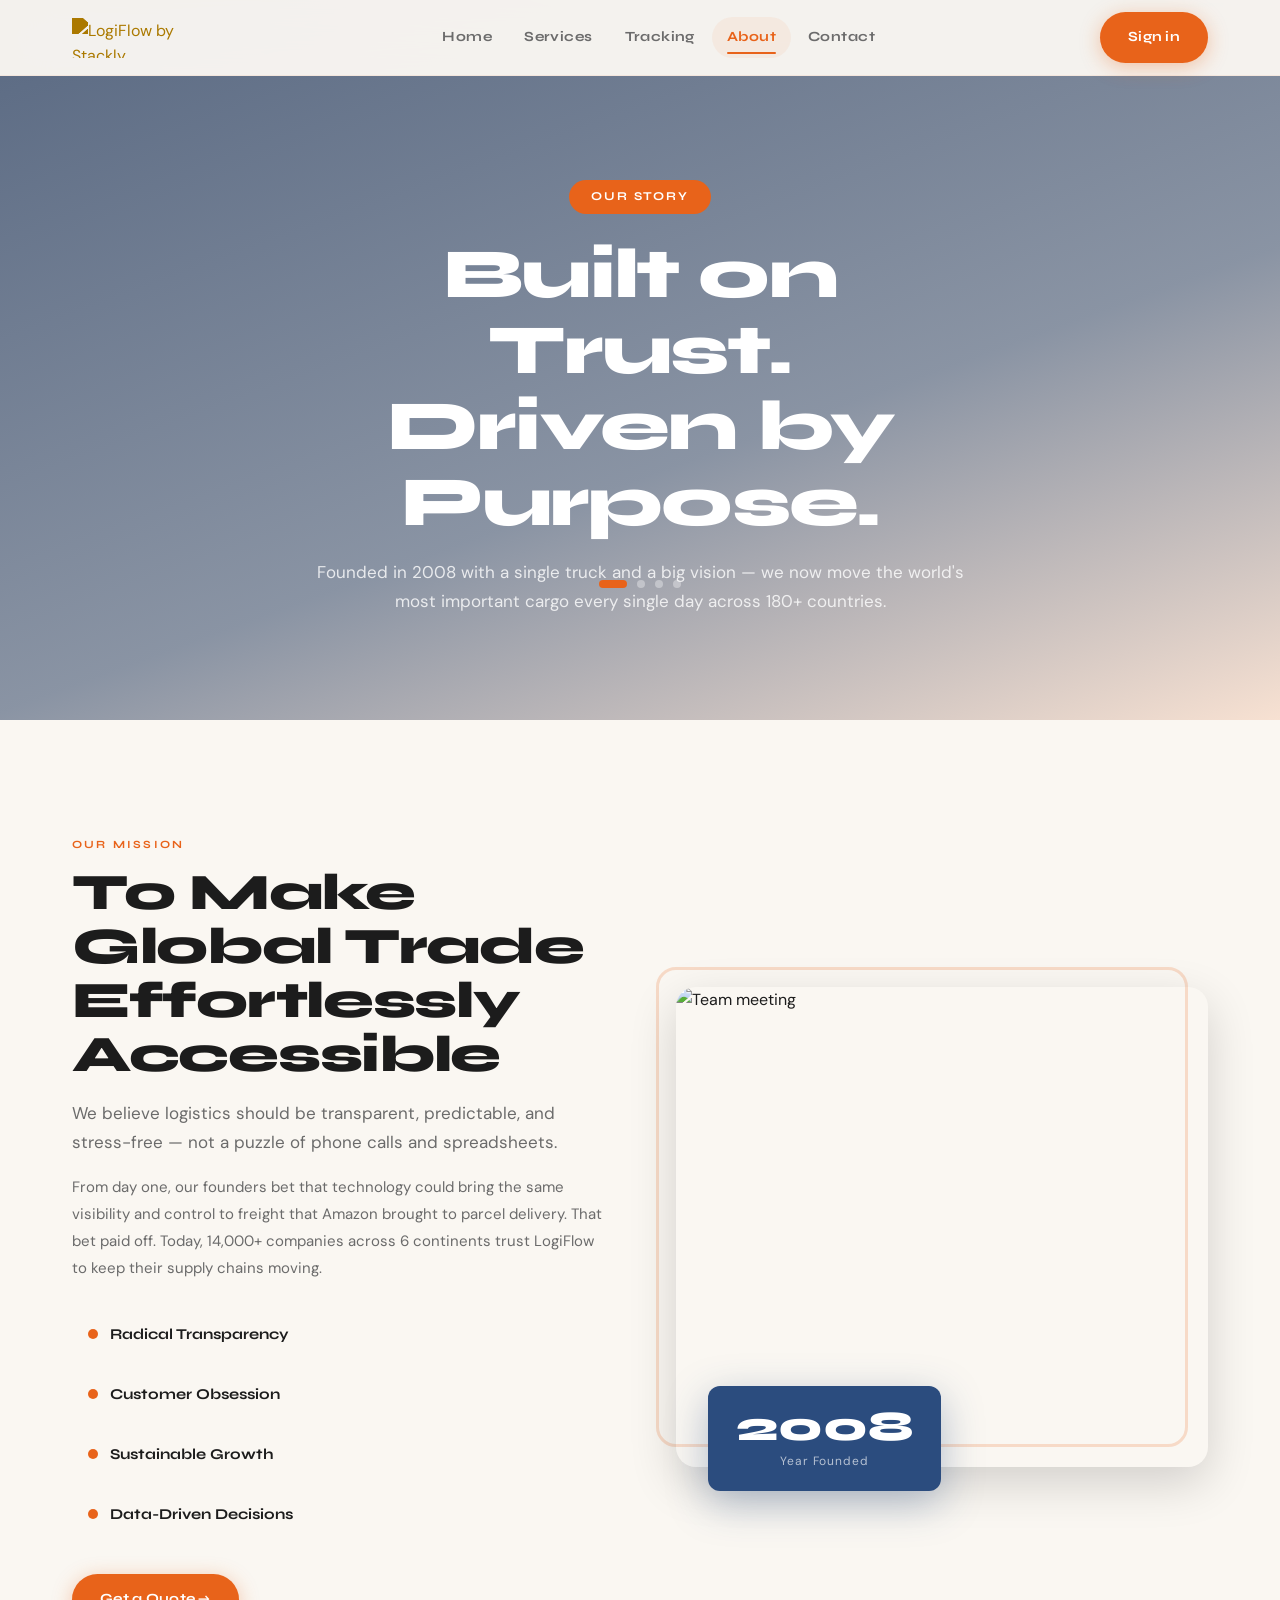
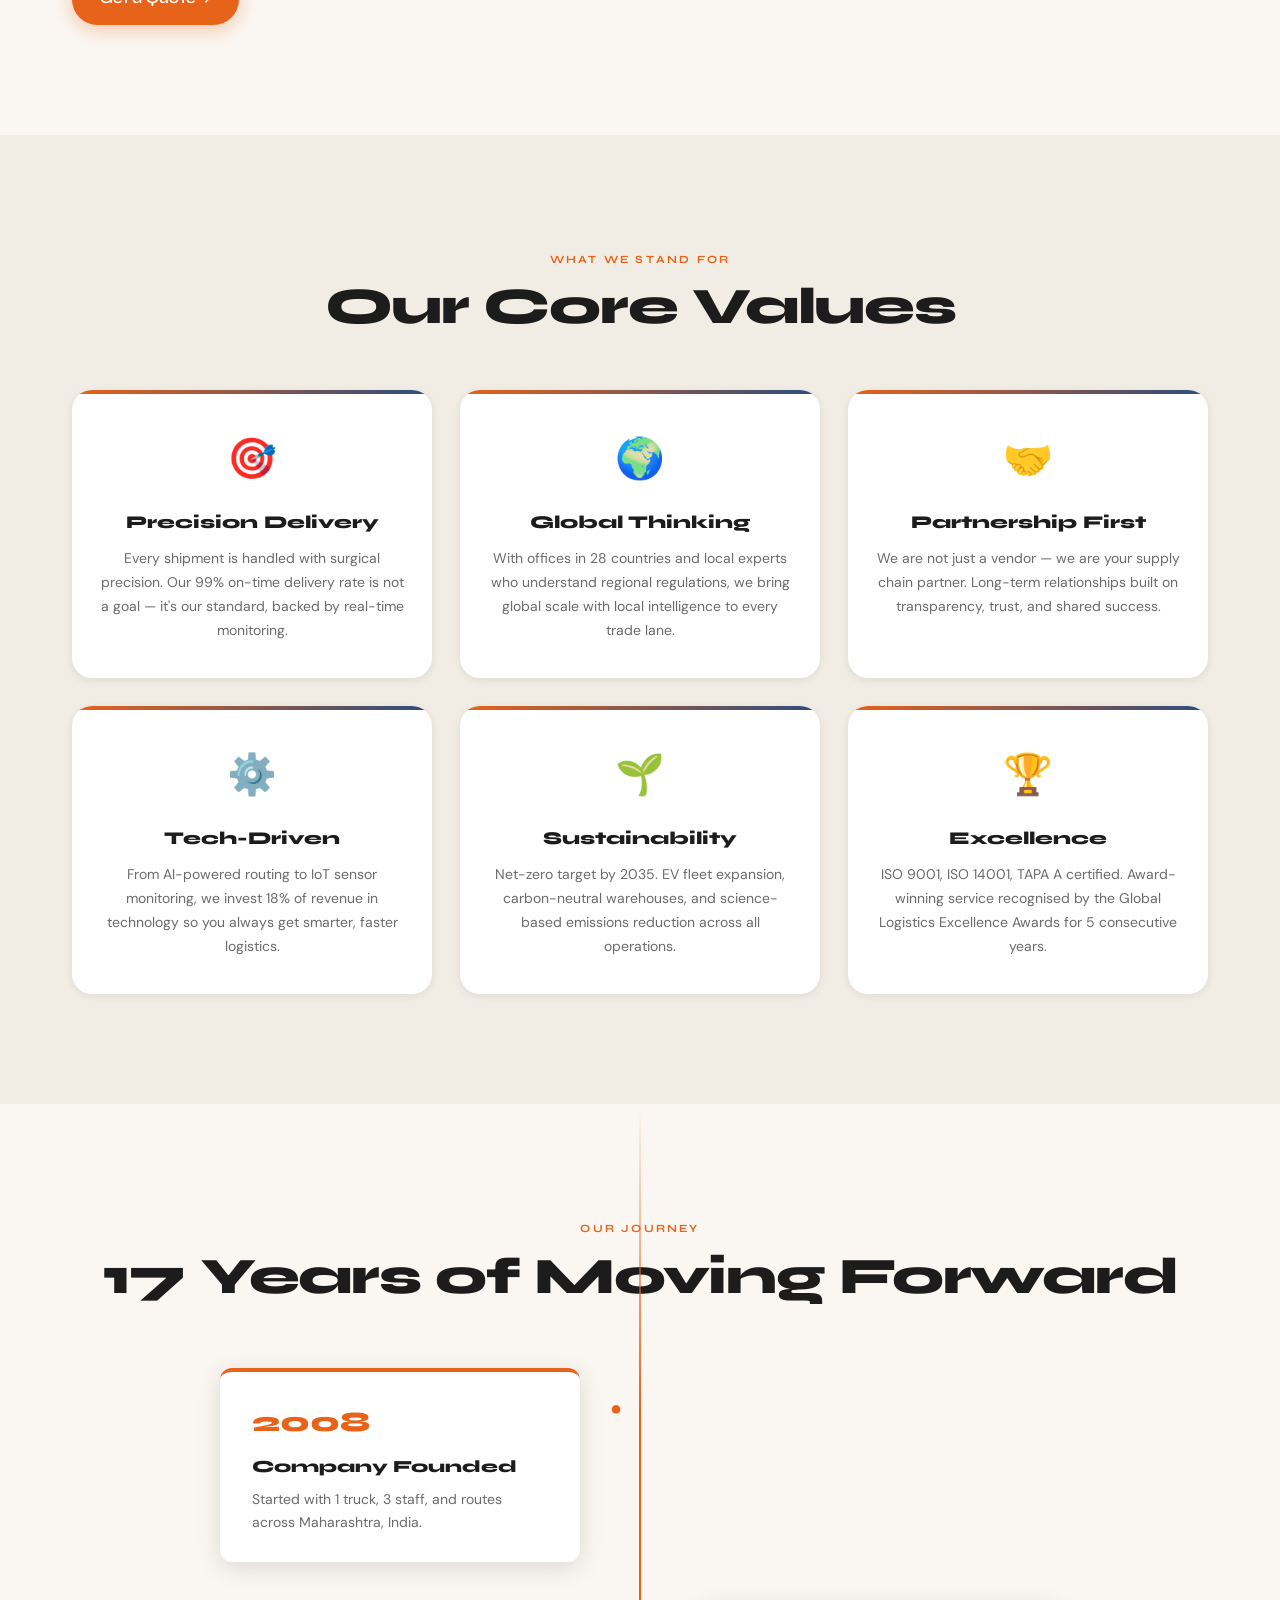
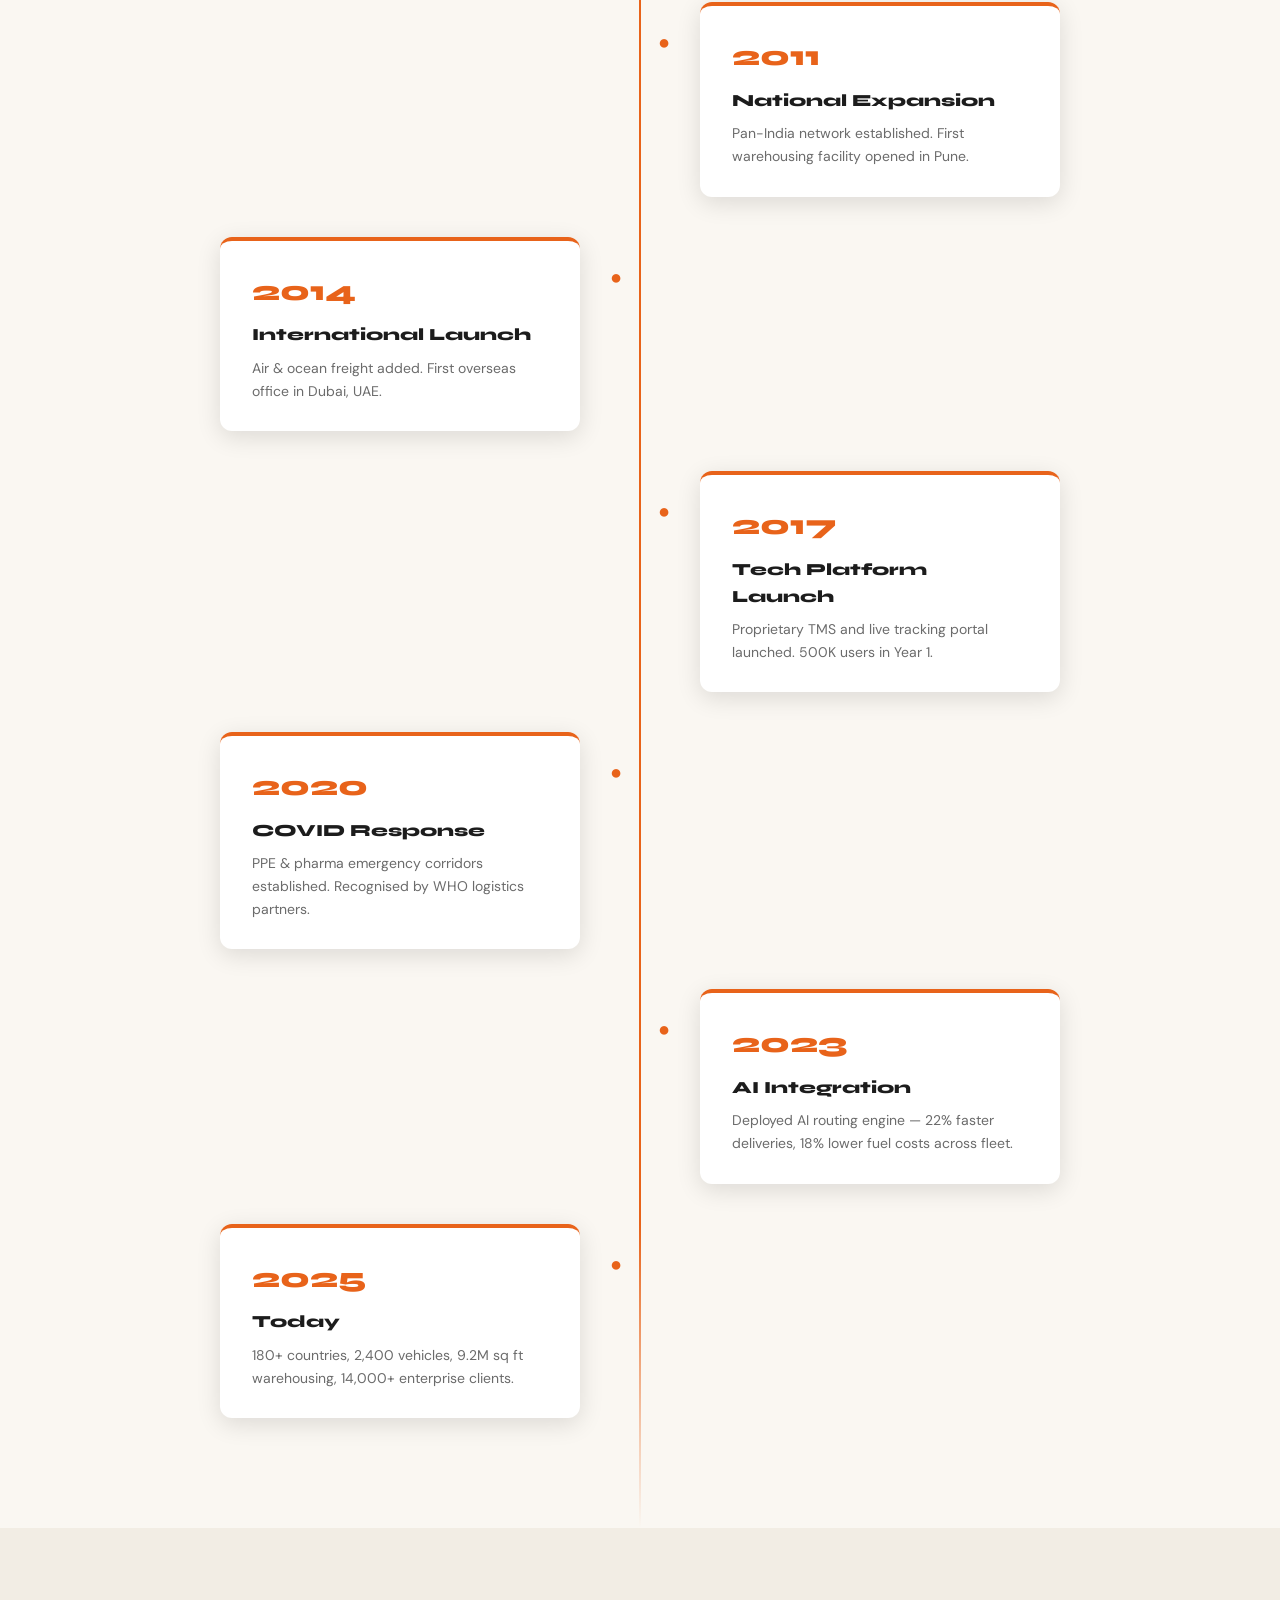
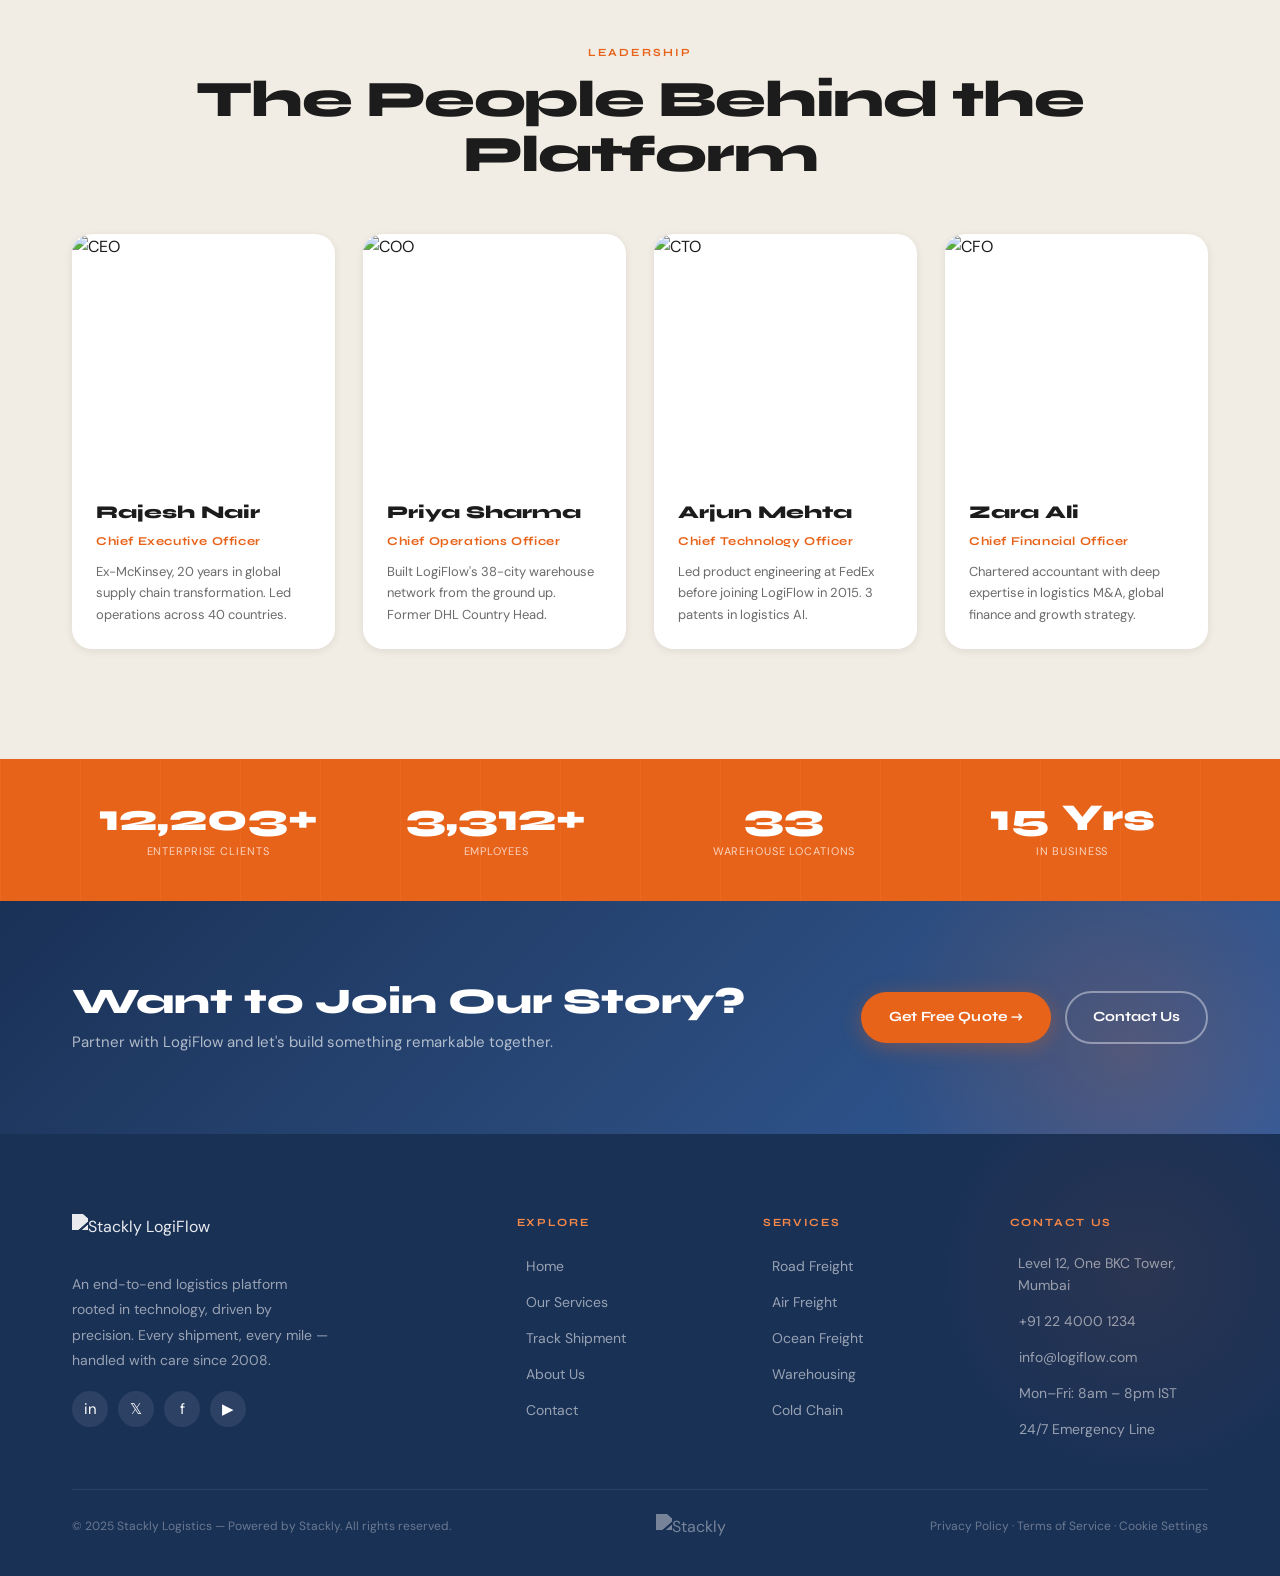
==== commit 8eabec03: "update" ====
--- a/about.html
+++ b/about.html
@@ -62,11 +62,11 @@
   <!-- HERO -->
   <section class="about-hero">
     <div class="hero-slider-wrap">
-      <div class="hero-slide" style="background-image:url('https://images.unsplash.com/photo-1449965408869-eaa3f722e40d?w=800&fm=webp&q=75')"></div>
-      <div class="hero-slide" style="background-image:url('https://images.unsplash.com/photo-1552664730-d307ca884978?w=1400&q=60&fm=webp')"></div>
-      <div class="hero-slide" style="background-image:url('https://images.unsplash.com/photo-1521737604893-d14cc237f11d?w=1400&q=60&fm=webp')"></div>
-      <div class="hero-slide" style="background-image:url('https://images.unsplash.com/photo-1507003211169-0a1dd7228f2d?w=1400&q=60&fm=webp')"></div>
-      <div class="hero-slide" style="background-image:url('https://images.unsplash.com/photo-1554224155-6726b3ff858f?w=1400&q=60&fm=webp')"></div>
+      <div class="hero-slide" style="background-image:url('https://wsrv.nl/?url=https://images.unsplash.com/photo-1601584115197-04ecc0da31d7&w=1200&output=webp&q=40&fit=cover')"></div>
+      <div class="hero-slide" style="background-image:url('https://wsrv.nl/?url=https://images.unsplash.com/photo-1552664730-d307ca884978&w=1200&output=webp&q=40&fit=cover')"></div>
+      <div class="hero-slide" style="background-image:url('https://wsrv.nl/?url=https://images.unsplash.com/photo-1521737604893-d14cc237f11d&w=1200&output=webp&q=40&fit=cover')"></div>
+      <div class="hero-slide" style="background-image:url('https://wsrv.nl/?url=https://images.unsplash.com/photo-1506905925346-21bda4d32df4&w=1200&output=webp&q=40&fit=cover')"></div>
+      
     </div>
     <div class="about-overlay"></div>
     <div class="container about-hero-content">
@@ -94,7 +94,7 @@
         <a href="contact.html" class="btn-primary" style="margin-top:8px">Get a Quote →</a>
       </div>
       <div class="mission-img-col" data-aos="fade-left">
-        <img src="https://images.unsplash.com/photo-1556761175-4b46a572b786?w=700&q=60&fm=webp" alt="Team meeting" loading="lazy" />
+        <img src="https://wsrv.nl/?url=https://images.unsplash.com/photo-1556761175-4b46a572b786&w=700&output=webp&q=60&fit=cover" alt="Team meeting" loading="lazy" />
         <div class="founded-chip">
           <span class="chip-year">2008</span>
           <span class="chip-text">Year Founded</span>
@@ -149,19 +149,19 @@
       </div>
       <div class="team-grid">
         <div class="team-card" data-aos data-aos-delay="0">
-          <div class="tc-img"><img src="https://images.unsplash.com/photo-1560250097-0b93528c311a?w=400&q=60&fm=webp" alt="CEO" loading="lazy" /></div>
+          <div class="tc-img"><img src="https://wsrv.nl/?url=https://images.unsplash.com/photo-1560250097-0b93528c311a&w=400&output=webp&q=60&fit=cover" alt="CEO" loading="lazy" /></div>
           <div class="tc-body"><h4>Rajesh Nair</h4><span>Chief Executive Officer</span><p>Ex-McKinsey, 20 years in global supply chain transformation. Led operations across 40 countries.</p></div>
         </div>
         <div class="team-card" data-aos data-aos-delay="100">
-          <div class="tc-img"><img src="https://images.unsplash.com/photo-1573496799652-408c2ac9fe98?w=400&q=60&fm=webp" alt="COO" loading="lazy" /></div>
+          <div class="tc-img"><img src="https://wsrv.nl/?url=https://images.unsplash.com/photo-1573496799652-408c2ac9fe98&w=400&output=webp&q=60&fit=cover" alt="COO" loading="lazy" /></div>
           <div class="tc-body"><h4>Priya Sharma</h4><span>Chief Operations Officer</span><p>Built LogiFlow's 38-city warehouse network from the ground up. Former DHL Country Head.</p></div>
         </div>
         <div class="team-card" data-aos data-aos-delay="200">
-          <div class="tc-img"><img src="https://images.unsplash.com/photo-1507003211169-0a1dd7228f2d?w=400&q=60&fm=webp" alt="CTO" loading="lazy" /></div>
+          <div class="tc-img"><img src="https://wsrv.nl/?url=https://images.unsplash.com/photo-1507003211169-0a1dd7228f2d&w=400&output=webp&q=60&fit=cover" alt="CTO" loading="lazy" /></div>
           <div class="tc-body"><h4>Arjun Mehta</h4><span>Chief Technology Officer</span><p>Led product engineering at FedEx before joining LogiFlow in 2015. 3 patents in logistics AI.</p></div>
         </div>
         <div class="team-card" data-aos data-aos-delay="300">
-          <div class="tc-img"><img src="https://images.unsplash.com/photo-1580489944761-15a19d654956?w=400&q=60&fm=webp" alt="CFO" loading="lazy" /></div>
+          <div class="tc-img"><img src="https://wsrv.nl/?url=https://images.unsplash.com/photo-1580489944761-15a19d654956&w=400&output=webp&q=60&fit=cover" alt="CFO" loading="lazy" /></div>
           <div class="tc-body"><h4>Zara Ali</h4><span>Chief Financial Officer</span><p>Chartered accountant with deep expertise in logistics M&A, global finance and growth strategy.</p></div>
         </div>
       </div>
--- a/css/global.css
+++ b/css/global.css
@@ -1,9 +1,13 @@
-/* ============================================
+/* ============================================================
    GLOBAL STYLES — Stackly LogiFlow
-   ============================================ */
+   Mobile-first responsive design
+   ============================================================ */
 
 @import url('https://fonts.googleapis.com/css2?family=Syne:wght@400;600;700;800&family=DM+Sans:ital,opsz,wght@0,9..40,300;0,9..40,400;0,9..40,500;0,9..40,600;1,9..40,300&display=swap');
 
+/* ============================================================
+   DESIGN TOKENS
+   ============================================================ */
 :root {
   --ivory:      #FAF7F2;
   --cream:      #F2EDE4;
@@ -27,44 +31,54 @@
   --radius-lg:  20px;
   --radius-xl:  32px;
 
-  --shadow-sm:   0 2px 8px rgba(0,0,0,0.08);
-  --shadow-md:   0 6px 24px rgba(0,0,0,0.12);
-  --shadow-lg:   0 16px 48px rgba(0,0,0,0.16);
+  --shadow-sm:  0 2px 8px rgba(0,0,0,0.08);
+  --shadow-md:  0 6px 24px rgba(0,0,0,0.12);
+  --shadow-lg:  0 16px 48px rgba(0,0,0,0.16);
 
   --transition: 0.3s cubic-bezier(0.4,0,0.2,1);
-  --nav-height: 80px;
-}
-
-* {
-  min-width: 0;
-}
-
+  --nav-h:      76px;
+}
+
+/* ============================================================
+   RESET & BASE
+   ============================================================ */
 *, *::before, *::after {
   box-sizing: border-box;
   margin: 0;
   padding: 0;
   min-width: 0;
 }
-
-html { scroll-behavior: smooth; font-size: 16px; }
+html {
+  scroll-behavior: smooth;
+  font-size: 16px;
+  -webkit-text-size-adjust: 100%;
+}
 body {
   font-family: var(--font-body);
   background: var(--ivory);
   color: var(--charcoal);
   line-height: 1.6;
   overflow-x: hidden;
-}
-
-.hero {
-  min-height: 100svh;
-}
-img { max-width: 100%; display: block; }
-a   { text-decoration: none; color: inherit; }
-ul  { list-style: none; }
+  width: 100%;
+}
+img   { max-width: 100%; display: block; height: auto; }
+a     { text-decoration: none; color: inherit; }
+ul    { list-style: none; }
 button { cursor: pointer; border: none; background: none; font-family: inherit; }
 
-/* ── Utility ── */
-.container { max-width: 1200px; margin: 0 auto; padding: 0 28px; }
+/* ============================================================
+   UTILITY
+   ============================================================ */
+.container {
+  max-width: 1200px;
+  margin: 0 auto;
+  padding: 0 clamp(16px, 4vw, 32px);
+  width: 100%;
+}
+.section       { padding: clamp(56px, 10vw, 110px) 0; }
+.section-alt   { background: var(--cream); }
+.section-head  { max-width: 640px; margin-bottom: 56px; }
+
 .section-label {
   display: inline-block;
   font-family: var(--font-display);
@@ -72,188 +86,156 @@
   letter-spacing: 0.2em; text-transform: uppercase;
   color: var(--orange); margin-bottom: 12px;
 }
-.section { padding: 110px 0; }
-.section-alt { background: var(--cream); }
 .section-title {
   font-family: var(--font-display);
-  font-size: clamp(28px, 4vw, 56px);
-  font-weight: 800; line-height: 1.05;
+  font-size: clamp(24px, 4vw, 52px);
+  font-weight: 800; line-height: 1.06;
   letter-spacing: -0.025em; color: var(--charcoal);
 }
 .section-subtitle {
-  font-size: 17px; color: var(--mid-gray);
-  max-width: 580px; margin-top: 18px; line-height: 1.75;
-}
-
-/* ═══════════════════════════════════════════
+  font-size: clamp(14px, 2vw, 17px);
+  color: var(--mid-gray);
+  max-width: 580px; margin-top: 16px; line-height: 1.75;
+}
+
+/* ============================================================
    BUTTONS
-   NOTE: width:auto by default — only use
-   justify-content:center + width:100% when
-   you explicitly need full-width in context.
-   Never override with blanket mobile rules.
-═══════════════════════════════════════════ */
+   ============================================================ */
 .btn-primary {
   display: inline-flex; align-items: center; gap: 10px;
   background: var(--orange); color: var(--white);
-  padding: 15px 32px; border-radius: var(--radius-xl);
-  font-family: var(--font-display); font-size: 15px; font-weight: 700;
-  letter-spacing: 0.02em; transition: all 0.35s cubic-bezier(0.34,1.56,0.64,1);
+  padding: 14px 28px; border-radius: var(--radius-xl);
+  font-family: var(--font-display); font-size: 14px; font-weight: 700;
+  letter-spacing: 0.02em; white-space: nowrap;
+  transition: all 0.35s cubic-bezier(0.34,1.56,0.64,1);
   box-shadow: 0 4px 20px rgba(232,99,26,0.35);
-  position: relative; overflow: hidden; white-space: nowrap;
-}
-.btn-primary::before {
-  content: ''; position: absolute; inset: 0;
-  background: linear-gradient(135deg,rgba(255,255,255,0.2) 0%,transparent 60%);
-  opacity: 0; transition: opacity 0.3s;
-}
-.btn-primary::after {
-  content: ''; position: absolute;
-  width: 200%; height: 200%; top: -50%; left: -110%;
-  background: rgba(255,255,255,0.15);
-  transform: rotate(30deg); transition: left 0.6s ease;
-}
-.btn-primary:hover::after { left: 110%; }
-.btn-primary:hover::before { opacity: 1; }
+  position: relative; overflow: hidden;
+}
 .btn-primary:hover {
-  background: var(--orange-dk); transform: translateY(-3px) scale(1.02);
+  background: var(--orange-dk);
+  transform: translateY(-3px) scale(1.02);
   box-shadow: 0 12px 32px rgba(232,99,26,0.5);
 }
 .btn-primary:active { transform: translateY(-1px) scale(1); }
-
-/* Full-width modifier — opt-in only */
-.btn-block {
-  width: 100%; justify-content: center;
-}
 
 .btn-secondary {
   display: inline-flex; align-items: center; gap: 10px;
   background: transparent; color: var(--steel);
-  padding: 14px 30px; border-radius: var(--radius-xl);
+  padding: 13px 26px; border-radius: var(--radius-xl);
   border: 2px solid var(--steel);
-  font-family: var(--font-display); font-size: 15px; font-weight: 700;
+  font-family: var(--font-display); font-size: 14px; font-weight: 700;
   transition: var(--transition); white-space: nowrap;
 }
 .btn-secondary:hover { background: var(--steel); color: var(--white); transform: translateY(-2px); }
+
 .btn-ghost {
   display: inline-flex; align-items: center; gap: 8px;
   color: var(--orange); font-family: var(--font-display);
-  font-size: 14px; font-weight: 700; letter-spacing: 0.03em;
+  font-size: 13px; font-weight: 700;
   transition: var(--transition);
 }
 .btn-ghost:hover { gap: 14px; color: var(--orange-dk); }
 
-/* ═══════════════════════════════════════════
+.btn-hero-ghost {
+  display: inline-flex; align-items: center; gap: 8px;
+  color: #fff; font-family: var(--font-display);
+  font-size: 14px; font-weight: 700;
+  border-bottom: 2px solid rgba(255,255,255,0.4);
+  padding-bottom: 4px; transition: var(--transition); white-space: nowrap;
+  align-self: center;
+}
+.btn-hero-ghost:hover { border-color: #fff; gap: 14px; }
+
+/* ============================================================
    NAVBAR
-═══════════════════════════════════════════ */
+   ============================================================ */
 .navbar {
   position: fixed; top: 0; left: 0; right: 0; z-index: 1000;
-  height: var(--nav-height);
-  background: rgba(250,247,242,0.95);
+  height: var(--nav-h);
+  background: rgba(250,247,242,0.96);
   backdrop-filter: blur(24px) saturate(1.4);
   -webkit-backdrop-filter: blur(24px) saturate(1.4);
   border-bottom: 1px solid rgba(232,99,26,0.08);
-  transition: box-shadow 0.4s ease, background 0.4s ease;
-}
-.navbar.scrolled {
-  box-shadow: 0 4px 40px rgba(0,0,0,0.1);
-  background: rgba(250,247,242,0.98);
-}
+  transition: box-shadow 0.4s ease;
+}
+.navbar.scrolled { box-shadow: 0 4px 40px rgba(0,0,0,0.1); }
+
 .nav-inner {
   display: flex; align-items: center; justify-content: space-between;
   height: 100%; gap: 16px;
 }
 .nav-logo {
   display: flex; align-items: center; flex-shrink: 0;
-  text-decoration: none; margin-right: auto;
+  text-decoration: none;
 }
 .nav-logo img {
-  height: 44px; width: auto; max-width: 180px;
-  object-fit: contain; display: block;
-  filter: drop-shadow(0 2px 6px rgba(0,0,0,0.1));
-  transition: transform var(--transition), filter var(--transition);
-}
-.nav-logo:hover img {
-  transform: scale(1.04);
-  filter: drop-shadow(0 4px 14px rgba(232,99,26,0.3));
-}
+  height: 40px; width: auto;
+  filter: brightness(0) saturate(100%) invert(42%) sepia(85%) saturate(600%) hue-rotate(10deg) brightness(95%) contrast(105%);
+  transition: transform var(--transition);
+}
+.nav-logo:hover img { transform: scale(1.04); }
+
 .nav-links {
-  display: flex; align-items: center; gap: 4px; margin: 0 auto;
+  display: flex; align-items: center; gap: 2px; margin: 0 auto;
 }
 .nav-links a {
   font-family: var(--font-display); font-size: 14px; font-weight: 700;
-  color: var(--mid-gray); padding: 9px 16px;
+  color: var(--mid-gray); padding: 9px 15px;
   border-radius: var(--radius-xl); transition: var(--transition);
   letter-spacing: 0.03em; position: relative; white-space: nowrap;
 }
 .nav-links a::after {
-  content: ''; position: absolute; bottom: 4px; left: 16px; right: 16px;
+  content: ''; position: absolute; bottom: 4px; left: 15px; right: 15px;
   height: 2px; background: var(--orange);
   transform: scaleX(0); transform-origin: center;
-  transition: transform 0.3s cubic-bezier(0.4,0,0.2,1); border-radius: 2px;
+  transition: transform 0.3s ease; border-radius: 2px;
 }
 .nav-links a:hover::after, .nav-links a.active::after { transform: scaleX(1); }
-.nav-links a:hover, .nav-links a.active {
-  color: var(--orange); background: rgba(232,99,26,0.06);
-}
+.nav-links a:hover, .nav-links a.active { color: var(--orange); background: rgba(232,99,26,0.06); }
 .nav-cta { flex-shrink: 0; }
 
-/* ═══════════════════════════════════════════
+/* ============================================================
    HAMBURGER
-═══════════════════════════════════════════ */
+   ============================================================ */
 .hamburger {
   display: none;
-  position: relative; z-index: 1100;
-  width: 44px; height: 44px;
-  border-radius: 50%;
-  background: transparent;
-  align-items: center; justify-content: center;
-  flex-direction: column; gap: 5px;
-  cursor: pointer;
-  transition: background 0.3s ease;
-  padding: 0; flex-shrink: 0;
+  width: 44px; height: 44px; border-radius: 50%;
+  align-items: center; justify-content: center; flex-direction: column;
+  gap: 5px; cursor: pointer; flex-shrink: 0;
+  transition: background 0.3s ease; z-index: 1100;
 }
 .hamburger:hover { background: rgba(232,99,26,0.08); }
 .hamburger span {
-  display: block; height: 2.5px; width: 24px;
-  background: var(--charcoal); border-radius: 3px;
-  transition: all 0.4s cubic-bezier(0.23, 1, 0.32, 1);
+  display: block; height: 2.5px; background: var(--charcoal);
+  border-radius: 3px; transition: all 0.4s cubic-bezier(0.23,1,0.32,1);
   transform-origin: center;
 }
 .hamburger span:nth-child(1) { width: 24px; }
 .hamburger span:nth-child(2) { width: 18px; }
 .hamburger span:nth-child(3) { width: 20px; }
-.hamburger.open { background: rgba(232,99,26,0.1); }
 .hamburger.open span:nth-child(1) { transform: translateY(7.5px) rotate(45deg); background: var(--orange); width: 24px; }
-.hamburger.open span:nth-child(2) { opacity: 0; transform: scaleX(0); width: 24px; }
+.hamburger.open span:nth-child(2) { opacity: 0; transform: scaleX(0); }
 .hamburger.open span:nth-child(3) { transform: translateY(-7.5px) rotate(-45deg); background: var(--orange); width: 24px; }
 
-/* ═══════════════════════════════════════════
+/* ============================================================
    MOBILE MENU
-═══════════════════════════════════════════ */
+   ============================================================ */
 .mobile-menu {
   display: none;
-  position: fixed;
-  top: 0; left: 0; right: 0; bottom: 0;
-  z-index: 999;
-  pointer-events: none;
+  position: fixed; inset: 0; z-index: 999; pointer-events: none;
 }
 .mobile-menu::before {
-  content: '';
-  position: absolute; inset: 0;
-  background: rgba(26,49,86,0.6);
-  backdrop-filter: blur(4px);
-  -webkit-backdrop-filter: blur(4px);
-  opacity: 0;
-  transition: opacity 0.4s ease;
-}
+  content: ''; position: absolute; inset: 0;
+  background: rgba(26,49,86,0.55); backdrop-filter: blur(4px);
+  opacity: 0; transition: opacity 0.4s ease;
+}
+.mobile-menu.open { pointer-events: all; }
 .mobile-menu.open::before { opacity: 1; }
 
 .mobile-menu-panel {
-  position: absolute;
-  top: 0; right: 0; bottom: 0;
-  width: min(380px, 88vw);
-  background: var(--ivory);
-  display: flex; flex-direction: column;
+  position: absolute; top: 0; right: 0; bottom: 0;
+  width: min(360px, 90vw);
+  background: var(--ivory); display: flex; flex-direction: column;
   transform: translateX(100%);
   transition: transform 0.45s cubic-bezier(0.23,1,0.32,1);
   box-shadow: -24px 0 80px rgba(0,0,0,0.18);
@@ -263,109 +245,71 @@
 
 .menu-panel-header {
   display: flex; align-items: center; justify-content: space-between;
-  padding: 0 28px;
-  height: var(--nav-height);
-  border-bottom: 1px solid var(--warm-tan);
-  flex-shrink: 0;
-}
-.menu-panel-logo img { height: 36px; width: auto; object-fit: contain; }
+  padding: 0 24px; height: var(--nav-h);
+  border-bottom: 1px solid var(--warm-tan); flex-shrink: 0;
+}
+.menu-panel-logo img {
+  height: 34px; width: auto;
+  filter: brightness(0) saturate(100%) invert(42%) sepia(85%) saturate(600%) hue-rotate(10deg) brightness(95%) contrast(105%);
+}
 .menu-close-btn {
   width: 40px; height: 40px; border-radius: 50%;
   background: var(--cream);
   display: flex; align-items: center; justify-content: center;
-  font-size: 20px; color: var(--charcoal);
-  transition: var(--transition); cursor: pointer; border: none; flex-shrink: 0;
+  font-size: 18px; color: var(--charcoal); transition: var(--transition);
+  cursor: pointer; border: none; flex-shrink: 0;
 }
 .menu-close-btn:hover { background: var(--orange); color: #fff; transform: rotate(90deg); }
 
-.menu-nav-links { padding: 20px 0; flex: 1; }
-.mobile-menu a {
+.menu-nav-links { padding: 16px 0; flex: 1; }
+.mobile-menu .menu-nav-links a {
   display: flex; align-items: center; justify-content: space-between;
-  padding: 0 28px; height: 60px;
-  font-family: var(--font-display); font-size: 18px; font-weight: 700;
-  color: var(--charcoal);
-  border-left: 3px solid transparent;
+  padding: 0 24px; height: 58px;
+  font-family: var(--font-display); font-size: 17px; font-weight: 700;
+  color: var(--charcoal); border-left: 3px solid transparent;
   transition: all 0.3s ease;
-  position: relative; overflow: hidden;
-}
-.mobile-menu a::before {
-  content: ''; position: absolute; left: 0; top: 0; bottom: 0;
-  width: 0;
-  background: linear-gradient(90deg, rgba(232,99,26,0.08) 0%, transparent 100%);
-  transition: width 0.3s ease;
-}
-.mobile-menu a:hover::before,
-.mobile-menu a.active::before { width: 100%; }
-.mobile-menu a:hover, .mobile-menu a.active {
-  color: var(--orange);
-  border-left-color: var(--orange);
-}
-.mobile-menu a .menu-arrow {
-  width: 32px; height: 32px; border-radius: 50%;
+}
+.mobile-menu .menu-nav-links a:hover,
+.mobile-menu .menu-nav-links a.active {
+  color: var(--orange); border-left-color: var(--orange);
+  background: rgba(232,99,26,0.05);
+}
+.menu-arrow {
+  width: 30px; height: 30px; border-radius: 50%;
   background: var(--cream);
   display: flex; align-items: center; justify-content: center;
-  font-size: 14px;
-  transition: all 0.3s ease; flex-shrink: 0;
-}
-.mobile-menu a:hover .menu-arrow {
+  font-size: 13px; flex-shrink: 0; transition: all 0.3s ease;
+}
+.mobile-menu .menu-nav-links a:hover .menu-arrow {
   background: var(--orange); color: #fff; transform: translateX(4px);
 }
-.mobile-menu.open .mobile-menu a {
-  animation: menuLinkIn 0.4s ease both;
-}
-.mobile-menu.open .mobile-menu a:nth-child(1) { animation-delay: 0.1s; }
-.mobile-menu.open .mobile-menu a:nth-child(2) { animation-delay: 0.15s; }
-.mobile-menu.open .mobile-menu a:nth-child(3) { animation-delay: 0.2s; }
-.mobile-menu.open .mobile-menu a:nth-child(4) { animation-delay: 0.25s; }
-.mobile-menu.open .mobile-menu a:nth-child(5) { animation-delay: 0.3s; }
-@keyframes menuLinkIn {
-  from { opacity: 0; transform: translateX(24px); }
-  to   { opacity: 1; transform: translateX(0); }
-}
-
 .menu-panel-footer {
-  padding: 24px 28px 40px;
-  border-top: 1px solid var(--warm-tan);
-  flex-shrink: 0;
+  padding: 20px 24px 36px; border-top: 1px solid var(--warm-tan); flex-shrink: 0;
 }
 .mobile-cta-btn {
-  width: 100%; justify-content: center;
-  font-size: 16px; padding: 16px;
-  border-radius: var(--radius-md);
-  margin-bottom: 20px;
-}
-.menu-contact-info {
-  display: flex; flex-direction: column; gap: 10px; margin-bottom: 20px;
-}
-.menu-contact-item {
-  display: flex; align-items: center; gap: 10px;
-  font-size: 13px; color: var(--mid-gray);
-}
-.menu-contact-item span:first-child { font-size: 16px; flex-shrink: 0; }
-.mobile-socials { display: flex; gap: 10px; }
+  width: 100%; justify-content: center; font-size: 15px;
+  padding: 15px; border-radius: var(--radius-md); margin-bottom: 18px;
+}
+.menu-contact-info { display: flex; flex-direction: column; gap: 8px; margin-bottom: 16px; }
+.menu-contact-item { display: flex; align-items: center; gap: 10px; font-size: 13px; color: var(--mid-gray); }
+.mobile-socials { display: flex; gap: 8px; }
 .mobile-socials a {
-  width: 38px !important; height: 38px !important;
-  border-radius: 50% !important;
-  background: var(--cream) !important;
-  display: flex !important; align-items: center !important; justify-content: center !important;
-  font-size: 14px !important; font-weight: 700 !important;
-  color: var(--mid-gray) !important;
-  padding: 0 !important;
-  border: none !important; border-left: none !important;
-  transition: all 0.3s ease !important;
-  animation: none !important;
-}
-.mobile-socials a:hover {
-  background: var(--orange) !important;
-  color: #fff !important;
-  transform: translateY(-3px) !important;
-  border-left-color: transparent !important;
-}
-.mobile-socials a::before { display: none !important; }
-
-/* ═══════════════════════════════════════════
+  width: 36px; height: 36px; border-radius: 50%;
+  background: var(--cream); display: flex; align-items: center; justify-content: center;
+  font-size: 13px; font-weight: 700; color: var(--mid-gray);
+  transition: all 0.3s ease; border: none !important;
+}
+.mobile-socials a:hover { background: var(--orange); color: #fff; transform: translateY(-3px); }
+
+/* ============================================================
    HERO
-═══════════════════════════════════════════ */
+   ============================================================ */
+.hero {
+  position: relative;
+  height: 100svh; min-height: 600px;
+  display: flex; align-items: center;
+  overflow: hidden; padding-top: var(--nav-h);
+}
 .hero-slider-wrap { position: absolute; inset: 0; }
 .hero-slide {
   position: absolute; inset: 0;
@@ -374,26 +318,18 @@
   transition: opacity 1.4s ease, transform 8s ease;
 }
 .hero-slide.active { opacity: 1; transform: scale(1); }
-
-.hero {
-  position: relative;
-  min-height: 100svh;
-  height: auto;
-  display: flex; align-items: center;
-  overflow: hidden; padding-top: var(--nav-height);
-}
 .hero-overlay {
   position: absolute; inset: 0;
-  background: linear-gradient(110deg,rgba(26,49,86,0.82) 0%,rgba(26,49,86,0.5) 55%,rgba(0,0,0,0.15) 100%);
+  background: linear-gradient(110deg, rgba(26,49,86,0.82) 0%, rgba(26,49,86,0.5) 55%, rgba(0,0,0,0.15) 100%);
   z-index: 1;
 }
-.hero-content { position: relative; z-index: 2; max-width: 740px; }
+.hero-content { position: relative; z-index: 2; max-width: 720px; }
 .hero-eyebrow {
   display: inline-flex; align-items: center; gap: 8px;
   background: rgba(255,255,255,0.12); backdrop-filter: blur(12px);
   border: 1px solid rgba(255,255,255,0.22);
-  color: #fff; font-size: 13px; font-weight: 600;
-  padding: 8px 18px; border-radius: 100px; margin-bottom: 24px;
+  color: #fff; font-size: 12px; font-weight: 600;
+  padding: 7px 16px; border-radius: 100px; margin-bottom: 20px;
   animation: slideIn 0.8s ease 0.2s both;
 }
 .dot-live {
@@ -403,178 +339,132 @@
 }
 .hero-title {
   font-family: var(--font-display);
-  font-size: clamp(32px, 6.5vw, 88px);
+  font-size: clamp(32px, 6.5vw, 86px);
   font-weight: 800; line-height: 1.03;
-  letter-spacing: -0.03em; color: #fff; margin-bottom: 24px;
+  letter-spacing: -0.03em; color: #fff; margin-bottom: 20px;
   animation: slideUp 0.9s ease 0.4s both;
 }
 .hero-title .line-1, .hero-title .line-2 { display: block; }
-.hero-accent { color: var(--orange-lt); position: relative; display: inline-block; }
-.hero-accent::after {
-  content: ''; position: absolute; bottom: -4px; left: 0; right: 0;
-  height: 4px; background: var(--orange-lt); border-radius: 2px; opacity: 0.5;
-  transform: scaleX(0); transform-origin: left;
-  animation: underlineReveal 0.6s ease 1.2s both;
-}
+.hero-accent { color: var(--orange-lt); }
 .hero-desc {
-  font-size: 18px; line-height: 1.75; color: rgba(255,255,255,0.82);
-  max-width: 520px; margin-bottom: 40px; animation: slideUp 0.9s ease 0.6s both;
+  font-size: clamp(15px, 2vw, 18px);
+  line-height: 1.75; color: rgba(255,255,255,0.82);
+  max-width: 520px; margin-bottom: 36px;
+  animation: slideUp 0.9s ease 0.6s both;
 }
 .hero-actions {
-  display: flex; gap: 16px; flex-wrap: wrap; margin-bottom: 40px;
+  display: flex; gap: 16px; flex-wrap: wrap; margin-bottom: 36px;
   animation: slideUp 0.9s ease 0.8s both;
 }
-.btn-hero-ghost {
-  display: inline-flex; align-items: center; gap: 8px;
-  color: #fff; font-family: var(--font-display);
-  font-size: 15px; font-weight: 700;
-  border-bottom: 2px solid rgba(255,255,255,0.4);
-  padding-bottom: 4px; transition: var(--transition); white-space: nowrap;
-}
-.btn-hero-ghost:hover { border-color: #fff; gap: 14px; }
 .hero-badges {
-  display: flex; gap: 24px; flex-wrap: wrap;
+  display: flex; gap: 20px; flex-wrap: wrap;
   animation: fadeIn 1s ease 1s both;
 }
 .hbadge { display: flex; align-items: center; gap: 8px; color: rgba(255,255,255,0.85); font-size: 13px; font-weight: 500; }
 .hb-icon {
-  width: 22px; height: 22px; border-radius: 50%;
+  width: 20px; height: 20px; border-radius: 50%;
   background: var(--orange); color: #fff;
-  font-size: 11px; display: flex; align-items: center; justify-content: center;
-}
+  font-size: 10px; display: flex; align-items: center; justify-content: center; flex-shrink: 0;
+}
+.slider-dots {
+  position: absolute; bottom: 28px; left: 50%; transform: translateX(-50%);
+  z-index: 5; display: flex; gap: 10px;
+}
+.slider-dots .dot {
+  width: 8px; height: 8px; border-radius: 50%;
+  background: rgba(255,255,255,0.35); transition: all 0.4s ease;
+  padding: 0; cursor: pointer; border: none;
+}
+.slider-dots .dot.active { background: var(--orange); width: 28px; border-radius: 4px; }
 .hero-scroll-cue {
-  position: absolute; right: 44px; bottom: 44px; z-index: 5;
+  position: absolute; right: 40px; bottom: 40px; z-index: 5;
   display: flex; flex-direction: column; align-items: center; gap: 10px;
   color: rgba(255,255,255,0.55); font-size: 10px; letter-spacing: 0.18em;
   text-transform: uppercase; font-family: var(--font-display);
 }
 .scroll-line {
-  width: 1px; height: 52px;
-  background: linear-gradient(to bottom,rgba(255,255,255,0.6),transparent);
+  width: 1px; height: 48px;
+  background: linear-gradient(to bottom, rgba(255,255,255,0.6), transparent);
   animation: scrollDown 2s ease infinite;
 }
-.hero .slider-dots {
-  position: absolute; bottom: 36px; left: 50%; transform: translateX(-50%);
-  z-index: 5; margin-top: 0;
-}
-
-/* ═══════════════════════════════════════════
+
+/* ============================================================
    STATS BAR
-═══════════════════════════════════════════ */
+   ============================================================ */
 .stats-bar {
-  background: var(--orange); padding: 32px 0;
+  background: var(--orange); padding: clamp(20px, 4vw, 32px) 0;
   position: relative; overflow: hidden;
 }
 .stats-bar::before {
   content: ''; position: absolute; inset: 0;
-  background: repeating-linear-gradient(90deg,rgba(255,255,255,0.04) 0,rgba(255,255,255,0.04) 1px,transparent 1px,transparent 80px);
+  background: repeating-linear-gradient(90deg, rgba(255,255,255,0.04) 0, rgba(255,255,255,0.04) 1px, transparent 1px, transparent 80px);
 }
 .stats-inner {
-  display: flex; justify-content: space-around; align-items: center;
-  gap: 24px; flex-wrap: wrap; position: relative;
-}
-.stat-item { text-align: center; }
+  display: grid; grid-template-columns: repeat(4, 1fr);
+  gap: 16px; position: relative; align-items: center;
+}
+.stat-item { text-align: center; padding: 8px 0; }
 .stat-num {
-  font-family: var(--font-display); font-size: 38px; font-weight: 800;
-  color: var(--white); line-height: 1;
+  font-family: var(--font-display); font-size: clamp(24px, 4vw, 38px);
+  font-weight: 800; color: var(--white); line-height: 1;
 }
 .stat-label {
   font-size: 11px; color: rgba(255,255,255,0.72);
-  margin-top: 6px; letter-spacing: 0.1em; text-transform: uppercase;
-}
-.stat-divider { width: 1px; height: 44px; background: rgba(255,255,255,0.25); }
-
-/* ── SLIDER DOTS ── */
-.slider-dots { display: flex; gap: 10px; justify-content: center; margin-top: 28px; }
-.slider-dots .dot {
-  width: 8px; height: 8px; border-radius: 50%;
-  background: rgba(255,255,255,0.35); transition: all 0.4s ease; padding: 0;
-  cursor: pointer;
-}
-.slider-dots .dot.active { background: var(--orange); width: 28px; border-radius: 4px; }
-
-/* ── SERVICE ICONS ── */
+  margin-top: 6px; letter-spacing: 0.08em; text-transform: uppercase;
+}
+.stat-divider { display: none; }
+
+/* ============================================================
+   MARQUEE / TICKER
+   ============================================================ */
+.marquee-strip { background: var(--charcoal); padding: 14px 0; overflow: hidden; }
+.marquee-track { display: flex; gap: 0; animation: marquee 22s linear infinite; width: max-content; }
+.marquee-item {
+  display: flex; align-items: center; gap: 14px; padding: 0 36px;
+  white-space: nowrap; font-family: var(--font-display); font-size: 12px;
+  font-weight: 600; color: rgba(255,255,255,0.5); letter-spacing: 0.08em; text-transform: uppercase;
+}
+.m-dot { color: var(--orange); font-size: 16px; }
+.marquee-strip:hover .marquee-track { animation-play-state: paused; }
+
+.ticker-bar {
+  background: var(--steel-dk); color: #fff; overflow: hidden;
+  padding: 10px 0; position: relative; z-index: 10;
+}
+.ticker-track { display: flex; white-space: nowrap; animation: ticker 28s linear infinite; }
+.ticker-item {
+  display: inline-flex; align-items: center; gap: 10px; padding: 0 36px;
+  font-family: var(--font-display); font-size: 12px; font-weight: 700;
+  letter-spacing: 0.06em; text-transform: uppercase;
+}
+.ticker-dot { color: var(--orange); font-size: 9px; }
+.ticker-bar:hover .ticker-track { animation-play-state: paused; }
+
+/* ============================================================
+   SERVICE ICON WRAPS
+   ============================================================ */
 .sc-icon-wrap {
-  width: 56px; height: 56px; border-radius: 16px;
+  width: 52px; height: 52px; border-radius: 14px;
   display: flex; align-items: center; justify-content: center; margin-bottom: 4px;
 }
-.sc-icon-wrap svg { width: 28px; height: 28px; }
+.sc-icon-wrap svg { width: 26px; height: 26px; }
 .sc-blue   { background: rgba(43,76,126,0.1); } .sc-blue   svg { fill: var(--steel); }
 .sc-orange { background: rgba(232,99,26,0.1); } .sc-orange svg { fill: var(--orange); }
 .sc-teal   { background: rgba(6,148,162,0.1); } .sc-teal   svg { fill: #0694a2; }
 .sc-amber  { background: rgba(217,119,6,0.1); } .sc-amber  svg { fill: #d97706; }
 
-/* ── AOS ── */
-[data-aos] {
-  opacity: 0; transform: translateY(32px);
-  transition: opacity 0.7s cubic-bezier(0.4,0,0.2,1), transform 0.7s cubic-bezier(0.4,0,0.2,1);
-}
-[data-aos].aos-animate { opacity: 1; transform: none; }
-[data-aos="fade-left"]  { transform: translateX(-32px); }
-[data-aos="fade-left"].aos-animate  { transform: none; }
-[data-aos="fade-right"] { transform: translateX(32px); }
-[data-aos="fade-right"].aos-animate { transform: none; }
-[data-aos="zoom-in"]  { transform: scale(0.92); }
-[data-aos="zoom-in"].aos-animate { transform: scale(1); opacity: 1; }
-
-/* ── CTA BANNER ── */
-.cta-banner {
-  background: linear-gradient(135deg,var(--steel-dk) 0%,var(--steel) 60%,#2d5a9e 100%);
-  padding: 80px 0; position: relative; overflow: hidden;
-}
-.cta-banner::before {
-  content: ''; position: absolute; top: -100px; right: -100px;
-  width: 500px; height: 500px;
-  background: radial-gradient(circle,rgba(232,99,26,0.2) 0%,transparent 70%);
-  pointer-events: none;
-}
-.cta-inner {
-  display: flex; align-items: center; justify-content: space-between;
-  gap: 40px; flex-wrap: wrap; position: relative;
-}
-.cta-inner h2 {
-  font-family: var(--font-display); font-size: 36px; font-weight: 800;
-  color: #fff; line-height: 1.15;
-}
-.cta-inner p { color: rgba(255,255,255,0.65); margin-top: 10px; font-size: 16px; }
-.cta-actions { display: flex; gap: 16px; flex-wrap: wrap; align-items: center; }
-
-/* ── MARQUEE ── */
-.marquee-strip { background: var(--charcoal); padding: 16px 0; overflow: hidden; }
-.marquee-track { display: flex; gap: 0; animation: marquee 22s linear infinite; width: max-content; }
-.marquee-item {
-  display: flex; align-items: center; gap: 16px; padding: 0 40px;
-  white-space: nowrap; font-family: var(--font-display); font-size: 13px;
-  font-weight: 600; color: rgba(255,255,255,0.5); letter-spacing: 0.08em; text-transform: uppercase;
-}
-.marquee-item .m-dot { color: var(--orange); font-size: 18px; }
-.marquee-strip:hover .marquee-track { animation-play-state: paused; }
-
-/* ── TICKER ── */
-.ticker-bar {
-  background: var(--steel-dk); color: #fff; overflow: hidden;
-  padding: 11px 0; position: relative; z-index: 999;
-}
-.ticker-track {
-  display: flex; gap: 0; white-space: nowrap;
-  animation: ticker 28s linear infinite;
-}
-.ticker-item {
-  display: inline-flex; align-items: center; gap: 10px; padding: 0 40px;
-  font-family: var(--font-display); font-size: 13px; font-weight: 700;
-  letter-spacing: 0.06em; text-transform: uppercase;
-}
-.ticker-dot { color: var(--orange); font-size: 10px; }
-.ticker-bar:hover .ticker-track { animation-play-state: paused; }
-
-/* ── SERVICES GRID ── */
-.section-head { max-width: 640px; margin-bottom: 60px; }
-.services-grid { display: grid; grid-template-columns: repeat(4,1fr); gap: 24px; }
+/* ============================================================
+   SERVICES GRID
+   ============================================================ */
+.services-grid {
+  display: grid; grid-template-columns: repeat(4, 1fr); gap: 20px;
+}
 .service-card {
-  background: var(--white); border-radius: var(--radius-lg); padding: 36px 28px;
+  background: var(--white); border-radius: var(--radius-lg);
+  padding: clamp(24px, 3vw, 36px) clamp(20px, 2.5vw, 28px);
   box-shadow: var(--shadow-sm); border: 1px solid rgba(0,0,0,0.04);
   transition: all 0.4s cubic-bezier(0.34,1.2,0.64,1);
-  display: flex; flex-direction: column; gap: 14px;
+  display: flex; flex-direction: column; gap: 12px;
   position: relative; overflow: hidden;
 }
 .service-card::before {
@@ -583,147 +473,577 @@
   transform: scaleX(0); transform-origin: left; transition: transform 0.4s ease;
 }
 .service-card:hover::before { transform: scaleX(1); }
-.service-card:hover { transform: translateY(-12px); box-shadow: 0 28px 60px rgba(0,0,0,0.15); }
-.service-card h3 { font-family: var(--font-display); font-size: 19px; font-weight: 800; }
-.service-card p  { font-size: 14px; color: var(--mid-gray); line-height: 1.65; flex: 1; }
-
-/* ── WHY US ── */
-.why-inner { display: grid; grid-template-columns: 1fr 1fr; gap: 72px; align-items: center; }
+.service-card:hover { transform: translateY(-10px); box-shadow: 0 24px 56px rgba(0,0,0,0.14); }
+.service-card h3 { font-family: var(--font-display); font-size: 18px; font-weight: 800; }
+.service-card p  { font-size: 13px; color: var(--mid-gray); line-height: 1.65; flex: 1; }
+
+/* ============================================================
+   IMAGE CATEGORY GRID
+   ============================================================ */
+.cat-grid {
+  display: grid;
+  grid-template-columns: 2fr 1fr 1fr;
+  grid-template-rows: 1fr 1fr;
+  gap: 14px; margin-top: 48px; height: 480px;
+}
+.cat-card {
+  position: relative; border-radius: var(--radius-lg); overflow: hidden;
+  cursor: pointer; display: block;
+}
+.cat-card img { width: 100%; height: 100%; object-fit: cover; transition: transform 0.6s ease; }
+.cat-card:hover img { transform: scale(1.07); }
+.cat-big { grid-row: 1 / 3; }
+.cat-overlay {
+  position: absolute; inset: 0;
+  background: linear-gradient(to top, rgba(28,28,28,0.75) 0%, rgba(28,28,28,0.05) 60%, transparent 100%);
+  transition: opacity 0.4s;
+}
+.cat-card:hover .cat-overlay { opacity: 0.85; }
+.cat-label { position: absolute; bottom: 20px; left: 20px; }
+.cat-label h4 { font-family: var(--font-display); font-size: 18px; font-weight: 800; color: #fff; margin-bottom: 3px; }
+.cat-label span { font-size: 11px; color: rgba(255,255,255,0.7); }
+.cat-arrow {
+  position: absolute; top: 16px; right: 16px;
+  width: 36px; height: 36px; background: rgba(255,255,255,0.15);
+  backdrop-filter: blur(8px); border-radius: 50%;
+  display: flex; align-items: center; justify-content: center;
+  font-size: 15px; color: #fff; transition: var(--transition);
+}
+.cat-card:hover .cat-arrow { background: var(--orange); transform: rotate(45deg); }
+
+/* ============================================================
+   WHO WE ARE
+   ============================================================ */
+.who-inner {
+  display: grid; grid-template-columns: 1fr 1fr;
+  gap: clamp(32px, 6vw, 72px); align-items: center;
+}
+.who-img-wrap { position: relative; }
+.who-img-main { border-radius: var(--radius-xl); overflow: hidden; box-shadow: var(--shadow-lg); }
+.who-img-main img { width: 100%; height: clamp(300px, 40vw, 520px); object-fit: cover; display: block; }
+.who-img-badge {
+  position: absolute; bottom: -20px; right: -16px;
+  background: var(--orange); color: #fff;
+  border-radius: var(--radius-lg); padding: 18px 24px; box-shadow: var(--shadow-lg);
+}
+.who-img-badge .badge-num { font-family: var(--font-display); font-size: 40px; font-weight: 800; line-height: 1; display: block; }
+.who-img-badge .badge-txt { font-family: var(--font-display); font-size: 12px; font-weight: 700; letter-spacing: 0.08em; opacity: 0.88; }
+.who-feats {
+  display: grid; grid-template-columns: 1fr 1fr;
+  gap: 14px; margin: 28px 0 32px;
+}
+.who-feat {
+  background: var(--cream); border-radius: var(--radius-md); padding: 18px 16px;
+  transition: var(--transition);
+}
+.who-feat:hover { background: rgba(232,99,26,0.07); transform: translateY(-3px); }
+.who-feat .wf-emoji { font-size: 26px; margin-bottom: 8px; }
+.who-feat strong { display: block; font-family: var(--font-display); font-size: 13px; font-weight: 800; margin-bottom: 3px; }
+.who-feat p { font-size: 12px; color: var(--mid-gray); line-height: 1.5; }
+
+/* ============================================================
+   FEATURED SOLUTIONS
+   ============================================================ */
+.featured-grid { overflow: hidden; position: relative; }
+.feat-track {
+  display: flex; gap: 20px;
+  transition: transform 0.5s cubic-bezier(0.4,0,0.2,1);
+}
+.feat-card {
+  flex: 0 0 calc(33.333% - 14px);
+  background: var(--white); border-radius: var(--radius-lg);
+  overflow: hidden; box-shadow: var(--shadow-sm);
+  transition: var(--transition);
+}
+.feat-card:hover { transform: translateY(-7px); box-shadow: var(--shadow-lg); }
+.feat-img { position: relative; overflow: hidden; }
+.feat-img img { width: 100%; height: 190px; object-fit: cover; transition: transform 0.6s ease; display: block; }
+.feat-card:hover .feat-img img { transform: scale(1.06); }
+.feat-badge {
+  position: absolute; top: 12px; left: 12px;
+  background: var(--orange); color: #fff;
+  padding: 4px 11px; border-radius: 100px;
+  font-family: var(--font-display); font-size: 10px; font-weight: 800;
+  letter-spacing: 0.05em; text-transform: uppercase;
+}
+.feat-badge.new-badge { background: var(--steel); }
+.feat-body { padding: 18px 18px 22px; }
+.feat-service { font-family: var(--font-display); font-size: 10px; font-weight: 700; letter-spacing: 0.12em; text-transform: uppercase; color: var(--orange); margin-bottom: 7px; }
+.feat-body h4 { font-family: var(--font-display); font-size: 15px; font-weight: 800; margin-bottom: 7px; }
+.feat-body p { font-size: 13px; color: var(--mid-gray); line-height: 1.6; margin-bottom: 14px; }
+.feat-footer { display: flex; align-items: center; justify-content: space-between; border-top: 1px solid var(--warm-tan); padding-top: 12px; }
+.feat-eta { font-family: var(--font-display); font-size: 13px; font-weight: 800; }
+.feat-eta span { font-size: 11px; color: var(--mid-gray); font-weight: 400; display: block; }
+.feat-add {
+  width: 34px; height: 34px; background: var(--orange); color: #fff;
+  border-radius: 50%; display: flex; align-items: center; justify-content: center;
+  font-size: 20px; transition: all 0.35s cubic-bezier(0.34,1.56,0.64,1);
+}
+.feat-add:hover { background: var(--orange-dk); transform: scale(1.18) rotate(90deg); }
+.feat-nav { display: flex; gap: 10px; margin-top: 28px; }
+.feat-btn {
+  width: 44px; height: 44px; border-radius: 50%;
+  border: 2px solid var(--warm-tan); background: var(--white);
+  font-size: 18px; display: flex; align-items: center; justify-content: center;
+  transition: all 0.35s cubic-bezier(0.34,1.56,0.64,1);
+}
+.feat-btn:hover { border-color: var(--orange); background: var(--orange); color: #fff; transform: scale(1.1); }
+
+/* ============================================================
+   PROCESS SLIDER
+   ============================================================ */
+.process-wrap { overflow: hidden; margin-top: 56px; }
+.process-track {
+  display: flex; gap: 20px;
+  transition: transform 0.7s cubic-bezier(0.4,0,0.2,1);
+}
+.step {
+  flex: 0 0 calc(25% - 15px);
+  background: var(--white); border-radius: var(--radius-lg);
+  padding: clamp(24px, 3vw, 36px) clamp(18px, 2vw, 24px);
+  box-shadow: var(--shadow-sm); transition: all 0.5s cubic-bezier(0.34,1.2,0.64,1);
+  position: relative; overflow: hidden; border-bottom: 3px solid transparent;
+}
+.step.active-step {
+  border-color: var(--orange); box-shadow: 0 20px 50px rgba(232,99,26,0.18);
+  transform: translateY(-8px);
+}
+.step::before {
+  content: ''; position: absolute; top: 0; left: 0; right: 0; height: 3px;
+  background: linear-gradient(90deg, var(--orange), var(--steel));
+  transform: scaleX(0); transform-origin: left; transition: transform 0.5s ease;
+}
+.step.active-step::before { transform: scaleX(1); }
+.step-num {
+  width: 56px; height: 56px; border-radius: 50%;
+  background: var(--cream); border: 2px solid var(--warm-tan);
+  font-family: var(--font-display); font-size: 18px; font-weight: 800;
+  color: var(--mid-gray); display: flex; align-items: center; justify-content: center;
+  margin-bottom: 18px; transition: all 0.4s cubic-bezier(0.34,1.56,0.64,1);
+}
+.step.active-step .step-num { background: var(--orange); color: #fff; border-color: var(--orange); transform: scale(1.1); }
+.step-icon { font-size: 24px; margin-bottom: 8px; }
+.step h4 { font-family: var(--font-display); font-size: 14px; font-weight: 800; margin-bottom: 6px; }
+.step p { font-size: 12px; color: var(--mid-gray); line-height: 1.6; }
+.process-progress { display: flex; align-items: center; gap: 12px; margin-top: 24px; flex-wrap: wrap; }
+.pp-dots { display: flex; gap: 7px; }
+.pp-dot {
+  width: 8px; height: 8px; border-radius: 50%;
+  background: var(--warm-tan); border: none; cursor: pointer;
+  transition: all 0.3s ease; padding: 0;
+}
+.pp-dot.active { background: var(--orange); width: 26px; border-radius: 4px; }
+.pp-bar-wrap { flex: 1; height: 3px; background: var(--warm-tan); border-radius: 3px; overflow: hidden; min-width: 60px; }
+.pp-bar { height: 100%; background: linear-gradient(90deg, var(--orange), var(--steel)); border-radius: 3px; width: 0%; transition: width 0.1s linear; }
+.pp-counter { font-family: var(--font-display); font-size: 12px; font-weight: 700; color: var(--mid-gray); }
+.process-nav-btns { display: flex; gap: 8px; }
+.process-nav-btn {
+  width: 38px; height: 38px; border-radius: 50%;
+  border: 2px solid var(--warm-tan); background: var(--white);
+  font-size: 15px; display: flex; align-items: center; justify-content: center;
+  transition: all 0.3s ease;
+}
+.process-nav-btn:hover { border-color: var(--orange); background: var(--orange); color: #fff; }
+
+/* ============================================================
+   WHY LOGIFLOW
+   ============================================================ */
+.why-inner { display: grid; grid-template-columns: 1fr 1fr; gap: clamp(32px, 6vw, 72px); align-items: center; }
 .why-media { position: relative; }
 .why-img-main { border-radius: var(--radius-lg); overflow: hidden; box-shadow: var(--shadow-lg); }
-.why-img-main img { width: 100%; height: 460px; object-fit: cover; transition: transform 0.6s ease; }
-.why-img-main:hover img { transform: scale(1.03); }
+.why-img-main img { width: 100%; height: clamp(280px, 38vw, 460px); object-fit: cover; }
 .why-img-accent {
-  position: absolute; bottom: -28px; right: -28px;
-  width: 200px; border-radius: var(--radius-md); overflow: hidden;
+  position: absolute; bottom: -24px; right: -24px;
+  width: 190px; border-radius: var(--radius-md); overflow: hidden;
   box-shadow: var(--shadow-md); border: 5px solid var(--cream);
   animation: floatImg 4s ease-in-out infinite;
 }
-.why-img-accent img { width: 100%; height: 140px; object-fit: cover; }
+.why-img-accent img { width: 100%; height: 130px; object-fit: cover; }
 .why-float-card {
-  position: absolute; top: 28px; left: -28px;
+  position: absolute; top: 24px; left: -24px;
   background: var(--orange); color: #fff;
-  padding: 20px 24px; border-radius: var(--radius-md);
+  padding: 18px 22px; border-radius: var(--radius-md);
   box-shadow: 0 12px 36px rgba(232,99,26,0.4); text-align: center;
   animation: floatCard 3.5s ease-in-out 0.5s infinite;
 }
-.wfc-num { font-family: var(--font-display); font-size: 40px; font-weight: 800; line-height: 1; }
-.wfc-num span { font-size: 22px; }
-.wfc-text { font-size: 12px; opacity: 0.85; margin-top: 6px; line-height: 1.4; }
-.why-text { display: flex; flex-direction: column; gap: 24px; }
-.why-features { display: flex; flex-direction: column; gap: 16px; }
+.wfc-num { font-family: var(--font-display); font-size: 36px; font-weight: 800; line-height: 1; }
+.wfc-num span { font-size: 20px; }
+.wfc-text { font-size: 11px; opacity: 0.85; margin-top: 5px; line-height: 1.4; }
+.why-text { display: flex; flex-direction: column; gap: 22px; }
+.why-features { display: flex; flex-direction: column; gap: 14px; }
 .wf-item {
+  display: flex; gap: 16px; align-items: flex-start;
+  background: var(--white); padding: 18px 20px;
+  border-radius: var(--radius-md); box-shadow: var(--shadow-sm); transition: var(--transition);
+}
+.wf-item:hover { transform: translateX(7px); box-shadow: var(--shadow-md); }
+.wf-icon { font-size: 24px; flex-shrink: 0; margin-top: 2px; }
+.wf-item strong { font-family: var(--font-display); font-size: 14px; display: block; margin-bottom: 4px; }
+.wf-item p { font-size: 13px; color: var(--mid-gray); }
+
+/* ============================================================
+   GLOBAL COVERAGE
+   ============================================================ */
+.coverage-section {
+  background: var(--steel-dk); padding: clamp(60px, 10vw, 110px) 0;
+  position: relative; overflow: hidden;
+}
+.coverage-section::before {
+  content: ''; position: absolute; inset: 0;
+  background: radial-gradient(ellipse 80% 60% at 60% 50%, rgba(232,99,26,0.12) 0%, transparent 70%);
+  pointer-events: none;
+}
+.coverage-inner {
+  display: grid; grid-template-columns: 1fr 1.15fr;
+  gap: clamp(32px, 6vw, 64px); align-items: center;
+}
+.coverage-text .section-label { color: var(--orange-lt); }
+.coverage-text .section-title { color: #fff; }
+.coverage-text p { color: rgba(255,255,255,0.65); font-size: 15px; line-height: 1.8; margin-top: 14px; }
+.coverage-stats {
+  display: grid; grid-template-columns: 1fr 1fr; gap: 14px; margin: 32px 0;
+}
+.cov-stat {
+  background: rgba(255,255,255,0.06); border: 1px solid rgba(255,255,255,0.1);
+  border-radius: var(--radius-md); padding: 20px 18px; transition: var(--transition);
+}
+.cov-stat:hover { background: rgba(232,99,26,0.12); border-color: rgba(232,99,26,0.3); transform: translateY(-3px); }
+.cs-num { font-family: var(--font-display); font-size: 28px; font-weight: 800; color: var(--orange-lt); line-height: 1; }
+.cs-label { font-size: 11px; color: rgba(255,255,255,0.5); margin-top: 5px; letter-spacing: 0.06em; }
+.region-chips { display: flex; flex-wrap: wrap; gap: 8px; margin-top: 24px; }
+.region-chip {
+  display: flex; align-items: center; gap: 7px;
+  background: rgba(255,255,255,0.07); color: rgba(255,255,255,0.75);
+  border: 1px solid rgba(255,255,255,0.12); border-radius: 100px;
+  padding: 7px 14px; font-size: 12px; font-weight: 600;
+  font-family: var(--font-display); transition: var(--transition);
+}
+.region-chip:hover { background: var(--orange); border-color: var(--orange); color: #fff; }
+.chip-flag { font-size: 15px; }
+.map-visual {
+  position: relative; border-radius: var(--radius-xl);
+  background: rgba(255,255,255,0.04); border: 1px solid rgba(255,255,255,0.08);
+  padding: 28px; overflow: hidden;
+}
+.map-dots-svg { width: 100%; height: auto; }
+.map-route {
+  stroke: var(--orange); stroke-width: 1.5; fill: none;
+  stroke-dasharray: 300; stroke-dashoffset: 300;
+  animation: drawRoute 3s ease forwards;
+}
+.map-route:nth-child(2) { animation-delay: 0.5s; stroke: rgba(232,99,26,0.5); }
+.map-route:nth-child(3) { animation-delay: 1s; }
+.map-route:nth-child(4) { animation-delay: 1.5s; stroke: rgba(232,99,26,0.5); }
+.map-pin-dot { fill: var(--orange); animation: pingMap 2s ease-in-out infinite; }
+.map-pin-ring { fill: none; stroke: var(--orange); stroke-width: 1; animation: pingRing 2s ease-in-out infinite; opacity: 0; }
+
+/* ============================================================
+   TECHNOLOGY PLATFORM
+   ============================================================ */
+.tech-section { background: var(--ivory); padding: clamp(60px, 10vw, 110px) 0; position: relative; overflow: hidden; }
+.tech-inner { display: grid; grid-template-columns: 1fr 1fr; gap: clamp(32px, 6vw, 72px); align-items: center; }
+.tech-cards-col { display: flex; flex-direction: column; gap: 14px; }
+.tech-card {
   display: flex; gap: 18px; align-items: flex-start;
-  background: var(--white); padding: 20px 22px;
-  border-radius: var(--radius-md); box-shadow: var(--shadow-sm); transition: var(--transition);
-}
-.wf-item:hover { transform: translateX(8px); box-shadow: var(--shadow-md); }
-.wf-icon { font-size: 26px; flex-shrink: 0; }
-.wf-item strong { font-family: var(--font-display); font-size: 15px; display: block; margin-bottom: 5px; }
-.wf-item p { font-size: 13px; color: var(--mid-gray); }
-
-/* ── TESTIMONIALS ── */
-.testi-track-wrap { overflow: hidden; position: relative; margin-top: 48px; }
-.testi-track { display: flex; gap: 24px; transition: transform 0.6s cubic-bezier(0.4,0,0.2,1); }
-.testi-card {
-  flex: 0 0 calc(33.333% - 16px); background: var(--white);
-  border-radius: var(--radius-lg); padding: 36px 32px; box-shadow: var(--shadow-sm);
-  border-left: 4px solid var(--orange); display: flex; flex-direction: column; gap: 18px;
-}
-.quote-mark { font-size: 56px; color: var(--orange); opacity: 0.2; font-family: Georgia,serif; line-height: 1; margin-bottom: -12px; }
-.stars { color: #f59e0b; font-size: 18px; letter-spacing: 2px; }
-.testi-card p { font-size: 15px; line-height: 1.75; color: var(--mid-gray); flex: 1; font-style: italic; }
+  background: var(--white); border-radius: var(--radius-lg); padding: 22px 20px;
+  box-shadow: var(--shadow-sm); cursor: pointer;
+  transition: all 0.4s cubic-bezier(0.34,1.2,0.64,1);
+  border-left: 3px solid transparent;
+}
+.tech-card.tc-active {
+  border-left-color: var(--orange);
+  box-shadow: 0 12px 40px rgba(232,99,26,0.15); transform: translateX(5px);
+}
+.tc-icon-box {
+  width: 48px; height: 48px; border-radius: 12px;
+  display: flex; align-items: center; justify-content: center;
+  font-size: 22px; flex-shrink: 0; transition: var(--transition);
+}
+.bg-orange { background: rgba(232,99,26,0.1); }
+.bg-steel  { background: rgba(43,76,126,0.1); }
+.bg-teal   { background: rgba(6,148,162,0.1); }
+.bg-amber  { background: rgba(217,119,6,0.1); }
+.tech-card.tc-active .tc-icon-box { background: var(--orange); }
+.tc-text h4 { font-family: var(--font-display); font-size: 14px; font-weight: 800; margin-bottom: 5px; }
+.tc-text p { font-size: 13px; color: var(--mid-gray); line-height: 1.6; }
+.tc-expand { max-height: 0; overflow: hidden; transition: max-height 0.4s ease; }
+.tech-card.tc-active .tc-expand { max-height: 80px; }
+.tc-expand li { font-size: 12px; color: var(--mid-gray); padding: 3px 0; display: flex; align-items: center; gap: 7px; }
+.tc-expand li::before { content: '●'; color: var(--orange); font-size: 6px; flex-shrink: 0; }
+.tech-visual-col { display: flex; align-items: center; justify-content: center; position: relative; }
+.phone-mockup {
+  width: 240px; background: var(--charcoal); border-radius: 36px;
+  padding: 12px; box-shadow: 0 40px 80px rgba(0,0,0,0.25);
+  border: 2px solid rgba(255,255,255,0.1);
+  animation: floatPhone 4s ease-in-out infinite;
+}
+.phone-screen { background: var(--steel-dk); border-radius: 26px; overflow: hidden; padding: 18px 14px; }
+.phone-status { display: flex; justify-content: space-between; margin-bottom: 14px; }
+.phone-status span { font-size: 9px; color: rgba(255,255,255,0.5); font-family: var(--font-display); font-weight: 700; }
+.phone-header { margin-bottom: 16px; }
+.phone-header h5 { font-family: var(--font-display); font-size: 14px; font-weight: 800; color: #fff; }
+.phone-header p { font-size: 10px; color: rgba(255,255,255,0.5); }
+.phone-track-bar { background: rgba(255,255,255,0.06); border-radius: 10px; padding: 12px 14px; margin-bottom: 12px; }
+.ptb-id { font-family: var(--font-display); font-size: 11px; font-weight: 800; color: var(--orange-lt); }
+.ptb-status { display: flex; align-items: center; gap: 6px; margin-top: 3px; }
+.ptb-dot { width: 7px; height: 7px; background: #4ade80; border-radius: 50%; animation: pulseDot 1.5s infinite; }
+.ptb-status span { font-size: 10px; color: rgba(255,255,255,0.7); }
+.phone-map-mini {
+  background: rgba(43,76,126,0.4); border-radius: 10px; height: 100px;
+  margin-bottom: 12px; display: flex; align-items: center; justify-content: center;
+}
+.pmm-label { font-size: 10px; color: rgba(255,255,255,0.5); font-family: var(--font-display); font-weight: 700; }
+.phone-route-dots { display: flex; flex-direction: column; gap: 6px; }
+.prd-item { display: flex; align-items: center; gap: 9px; padding: 7px 9px; background: rgba(255,255,255,0.04); border-radius: 7px; }
+.prd-dot { width: 7px; height: 7px; border-radius: 50%; flex-shrink: 0; }
+.prd-dot.done { background: var(--orange); }
+.prd-dot.current { background: #4ade80; animation: pulseDot 1.5s infinite; }
+.prd-dot.pending { background: rgba(255,255,255,0.2); }
+.prd-text { font-size: 9px; color: rgba(255,255,255,0.6); }
+.prd-text strong { display: block; font-family: var(--font-display); font-size: 10px; color: rgba(255,255,255,0.85); }
+.tech-float-badge {
+  position: absolute; top: 32px; right: -16px;
+  background: var(--orange); color: #fff;
+  padding: 12px 16px; border-radius: var(--radius-md);
+  box-shadow: 0 12px 36px rgba(232,99,26,0.4);
+  font-family: var(--font-display); font-size: 11px; font-weight: 800;
+  animation: floatCard 3.5s ease-in-out 0.5s infinite; white-space: nowrap;
+}
+.tech-float-badge2 {
+  position: absolute; bottom: 32px; left: -20px;
+  background: var(--white); color: var(--charcoal);
+  padding: 12px 16px; border-radius: var(--radius-md);
+  box-shadow: var(--shadow-lg);
+  font-family: var(--font-display); font-size: 11px; font-weight: 800;
+  animation: floatCard 3.5s ease-in-out 1s infinite;
+  white-space: nowrap; border-left: 3px solid var(--orange);
+}
+
+/* ============================================================
+   TESTIMONIALS
+   ============================================================ */
+.testimonials { background: var(--cream); }
+.testi-layout {
+  display: grid; grid-template-columns: 1fr 1.4fr;
+  gap: clamp(28px, 5vw, 56px); align-items: center; margin-top: 48px;
+}
+.testi-img-col { border-radius: var(--radius-xl); overflow: hidden; box-shadow: var(--shadow-lg); }
+.testi-img-col img { width: 100%; height: clamp(260px, 40vw, 520px); object-fit: cover; display: block; }
+.testi-slide { background: var(--white); border-radius: var(--radius-lg); padding: clamp(22px, 3vw, 32px); box-shadow: var(--shadow-sm); display: none; }
+.testi-slide.active { display: block; animation: fadeInUp 0.5s ease; }
+.testi-stars { color: #f59e0b; font-size: 16px; letter-spacing: 2px; margin-bottom: 14px; }
+.testi-quote { font-size: 15px; color: var(--charcoal); line-height: 1.75; font-style: italic; margin-bottom: 20px; }
 .testi-author { display: flex; align-items: center; gap: 12px; }
 .ta-avatar {
-  width: 44px; height: 44px; border-radius: 50%;
+  width: 42px; height: 42px; border-radius: 50%;
   display: flex; align-items: center; justify-content: center;
-  color: #fff; font-family: var(--font-display); font-size: 17px; font-weight: 800; flex-shrink: 0;
-}
-.testi-author strong { display: block; font-size: 14px; font-family: var(--font-display); }
-.testi-author span  { font-size: 12px; color: var(--mid-gray); }
-.testi-nav { display: flex; gap: 12px; justify-content: center; margin-top: 32px; }
+  color: #fff; font-family: var(--font-display); font-size: 16px; font-weight: 800; flex-shrink: 0;
+}
+.ta-name { font-family: var(--font-display); font-size: 14px; font-weight: 800; display: block; }
+.ta-role { font-size: 12px; color: var(--mid-gray); }
+.testi-controls { display: flex; gap: 8px; margin-top: 20px; }
+.testi-dot-btn { width: 9px; height: 9px; border-radius: 50%; background: var(--warm-tan); border: none; cursor: pointer; transition: var(--transition); padding: 0; }
+.testi-dot-btn.active { background: var(--orange); width: 26px; border-radius: 5px; }
+.testi-arrows { display: flex; gap: 8px; margin-top: 14px; }
 .testi-btn {
-  width: 44px; height: 44px; border-radius: 50%;
-  border: 2px solid var(--warm-tan); font-size: 18px; transition: var(--transition);
+  width: 42px; height: 42px; border-radius: 50%;
+  border: 2px solid var(--warm-tan); font-size: 16px; transition: var(--transition);
   display: flex; align-items: center; justify-content: center;
 }
-.testi-btn:hover { background: var(--orange); border-color: var(--orange); color: #fff; transform: scale(1.1); }
-
-/* ── PARTNERS ── */
-.partners-section { padding: 60px 0; border-top: 1px solid var(--warm-tan); border-bottom: 1px solid var(--warm-tan); }
-.partners-inner { display: flex; align-items: center; gap: 48px; flex-wrap: wrap; justify-content: center; }
+.testi-btn:hover { background: var(--orange); border-color: var(--orange); color: #fff; }
+
+/* ============================================================
+   PARTNERS
+   ============================================================ */
+.partners-section { padding: 56px 0; border-top: 1px solid var(--warm-tan); border-bottom: 1px solid var(--warm-tan); }
+.partners-inner { display: flex; align-items: center; gap: clamp(24px, 4vw, 48px); flex-wrap: wrap; justify-content: center; }
 .partner-logo {
-  font-family: var(--font-display); font-size: 22px; font-weight: 800;
+  font-family: var(--font-display); font-size: 20px; font-weight: 800;
   color: var(--lt-gray); letter-spacing: -0.02em; transition: var(--transition);
   filter: grayscale(1); opacity: 0.5;
 }
 .partner-logo:hover { color: var(--charcoal); opacity: 1; filter: none; }
 
-/* ── FOOTER ── */
+/* ============================================================
+   SUSTAINABILITY
+   ============================================================ */
+.sustain-section { position: relative; overflow: hidden; padding: clamp(60px, 10vw, 110px) 0; background: var(--cream); }
+.sustain-bg-circle {
+  position: absolute; width: 600px; height: 600px; border-radius: 50%;
+  background: radial-gradient(circle, rgba(34,197,94,0.08) 0%, transparent 70%);
+  top: -150px; right: -150px; pointer-events: none;
+}
+.sustain-inner { display: grid; grid-template-columns: 1.2fr 1fr; gap: clamp(32px, 6vw, 64px); align-items: center; }
+.sustain-ring-wrap { width: clamp(200px, 30vw, 300px); height: clamp(200px, 30vw, 300px); position: relative; margin: 0 auto; }
+.sustain-ring-svg { width: 100%; height: 100%; }
+.ring-track { fill: none; stroke: var(--warm-tan); stroke-width: 8; }
+.ring-progress {
+  fill: none; stroke-width: 8; stroke-linecap: round;
+  stroke-dasharray: 850; stroke-dashoffset: 850;
+  transition: stroke-dashoffset 2.5s cubic-bezier(0.4,0,0.2,1);
+}
+.ring-progress.animated { stroke-dashoffset: 213; }
+.ring-center { position: absolute; inset: 0; display: flex; flex-direction: column; align-items: center; justify-content: center; }
+.ring-pct { font-family: var(--font-display); font-size: clamp(36px, 6vw, 52px); font-weight: 800; color: var(--charcoal); line-height: 1; }
+.ring-label { font-size: 12px; color: var(--mid-gray); margin-top: 5px; text-align: center; }
+.sustain-pillars { display: flex; flex-direction: column; gap: 12px; margin-top: 24px; }
+.sustain-pillar {
+  display: flex; gap: 12px; align-items: flex-start;
+  background: var(--white); border-radius: var(--radius-md); padding: 16px 18px;
+  box-shadow: var(--shadow-sm); transition: var(--transition); border-left: 3px solid transparent;
+}
+.sustain-pillar:hover { border-left-color: #22c55e; transform: translateX(5px); }
+.sp-icon { width: 38px; height: 38px; border-radius: 10px; background: rgba(34,197,94,0.1); display: flex; align-items: center; justify-content: center; font-size: 18px; flex-shrink: 0; }
+.sp-text h5 { font-family: var(--font-display); font-size: 13px; font-weight: 800; margin-bottom: 3px; }
+.sp-text p { font-size: 12px; color: var(--mid-gray); line-height: 1.5; }
+.sp-pct { font-family: var(--font-display); font-size: 16px; font-weight: 800; color: #22c55e; margin-left: auto; flex-shrink: 0; padding-top: 1px; }
+.sustain-text p { font-size: 15px; color: var(--mid-gray); line-height: 1.8; margin-top: 14px; margin-bottom: 28px; }
+.sustain-milestones { display: grid; grid-template-columns: 1fr 1fr; gap: 14px; margin-top: 28px; }
+.sm-item { background: var(--white); border-radius: var(--radius-md); padding: 16px 14px; box-shadow: var(--shadow-sm); transition: var(--transition); }
+.sm-item:hover { transform: translateY(-3px); box-shadow: var(--shadow-md); }
+.sm-year { font-family: var(--font-display); font-size: 18px; font-weight: 800; color: var(--orange); }
+.sm-item p { font-size: 12px; color: var(--mid-gray); margin-top: 3px; line-height: 1.5; }
+
+/* ============================================================
+   GALLERY
+   ============================================================ */
+.gallery-grid {
+  display: grid;
+  grid-template-columns: repeat(4, 1fr);
+  grid-template-rows: repeat(2, 190px);
+  gap: 10px; margin-top: 32px;
+}
+.gal-item { border-radius: var(--radius-md); overflow: hidden; position: relative; cursor: pointer; }
+.gal-item:nth-child(1) { grid-column: 1; grid-row: 1; }
+.gal-item:nth-child(2) { grid-column: 2; grid-row: 1 / 3; }
+.gal-item:nth-child(3) { grid-column: 3; grid-row: 1; }
+.gal-item:nth-child(4) { grid-column: 4; grid-row: 1; }
+.gal-item:nth-child(5) { grid-column: 1; grid-row: 2; }
+.gal-item:nth-child(6) { grid-column: 3; grid-row: 2; }
+.gal-item:nth-child(7) { grid-column: 4; grid-row: 2; }
+.gal-item img { width: 100%; height: 100%; object-fit: cover; transition: transform 0.6s ease; display: block; }
+.gal-item:hover img { transform: scale(1.07); }
+.gal-hover {
+  position: absolute; inset: 0; background: rgba(232,99,26,0.65);
+  display: flex; align-items: center; justify-content: center;
+  opacity: 0; transition: opacity 0.3s; font-size: 26px;
+}
+.gal-item:hover .gal-hover { opacity: 1; }
+
+/* ============================================================
+   NEWSLETTER
+   ============================================================ */
+.newsletter-section {
+  background: linear-gradient(135deg, var(--steel-dk) 0%, var(--steel) 100%);
+  padding: clamp(60px, 10vw, 90px) 0; position: relative; overflow: hidden;
+}
+.newsletter-section::before {
+  content: ''; position: absolute; top: -80px; right: -80px;
+  width: 360px; height: 360px; border-radius: 50%;
+  background: rgba(232,99,26,0.12); pointer-events: none;
+}
+.newsletter-inner { display: grid; grid-template-columns: 1fr 1fr; gap: clamp(28px, 5vw, 56px); align-items: center; }
+.nl-text h2 { font-family: var(--font-display); font-size: clamp(22px, 3vw, 40px); font-weight: 800; color: #fff; line-height: 1.12; margin-bottom: 14px; }
+.nl-text h2 em { color: var(--orange-lt); font-style: italic; }
+.nl-text p { color: rgba(255,255,255,0.7); font-size: 15px; line-height: 1.7; }
+.nl-input-row { display: flex; gap: 10px; }
+.nl-input {
+  flex: 1; padding: 14px 18px; font-size: 14px; font-family: var(--font-body);
+  border: 2px solid rgba(255,255,255,0.2); border-radius: var(--radius-xl);
+  color: #fff; background: rgba(255,255,255,0.1); outline: none; transition: var(--transition);
+  min-width: 0;
+}
+.nl-input::placeholder { color: rgba(255,255,255,0.45); }
+.nl-input:focus { border-color: var(--orange); background: rgba(255,255,255,0.15); }
+.nl-fine { font-size: 12px; color: rgba(255,255,255,0.45); margin-top: 10px; }
+
+/* ============================================================
+   CTA BANNER
+   ============================================================ */
+.cta-banner {
+  background: linear-gradient(135deg, var(--steel-dk) 0%, var(--steel) 60%, #2d5a9e 100%);
+  padding: clamp(56px, 8vw, 80px) 0; position: relative; overflow: hidden;
+}
+.cta-banner::before {
+  content: ''; position: absolute; top: -100px; right: -100px;
+  width: 500px; height: 500px;
+  background: radial-gradient(circle, rgba(232,99,26,0.2) 0%, transparent 70%);
+  pointer-events: none;
+}
+.cta-inner { display: flex; align-items: center; justify-content: space-between; gap: 36px; flex-wrap: wrap; position: relative; }
+.cta-inner h2 { font-family: var(--font-display); font-size: clamp(22px, 3.5vw, 36px); font-weight: 800; color: #fff; line-height: 1.15; }
+.cta-inner p { color: rgba(255,255,255,0.65); margin-top: 8px; font-size: 15px; }
+.cta-actions { display: flex; gap: 14px; flex-wrap: wrap; align-items: center; }
+
+/* ============================================================
+   FOOTER
+   ============================================================ */
 .footer {
   background: var(--steel-dk); color: var(--white);
-  padding: 80px 0 40px; position: relative; overflow: hidden;
+  padding: clamp(56px, 8vw, 80px) 0 36px; position: relative; overflow: hidden;
 }
 .footer::before {
   content: ''; position: absolute; top: -60px; right: -60px;
   width: 400px; height: 400px;
-  background: radial-gradient(circle,rgba(232,99,26,0.08) 0%,transparent 70%);
+  background: radial-gradient(circle, rgba(232,99,26,0.08) 0%, transparent 70%);
   pointer-events: none;
 }
 .footer-grid {
   display: grid; grid-template-columns: 2fr 1fr 1fr 1fr;
-  gap: 48px; margin-bottom: 56px;
-}
-.footer-brand .footer-logo { margin-bottom: 20px; }
-.footer-brand .footer-logo img {
-  height: 44px; width: auto; max-width: 160px; object-fit: contain;
-  filter: brightness(0) invert(1); opacity: 0.9;
-}
+  gap: clamp(24px, 4vw, 48px); margin-bottom: 48px;
+}
+.footer-brand .footer-logo { margin-bottom: 18px; }
+.footer-brand .footer-logo img { height: 40px; width: auto; filter: brightness(0) invert(1); opacity: 0.9; }
 .footer-brand p { font-size: 14px; line-height: 1.8; color: rgba(255,255,255,0.55); max-width: 260px; }
-.footer-social { display: flex; gap: 12px; margin-top: 20px; }
+.footer-social { display: flex; gap: 10px; margin-top: 18px; }
 .footer-social a {
-  width: 38px; height: 38px; border-radius: 50%;
+  width: 36px; height: 36px; border-radius: 50%;
   background: rgba(255,255,255,0.08);
   display: flex; align-items: center; justify-content: center;
-  font-size: 16px; transition: all 0.35s cubic-bezier(0.34,1.56,0.64,1);
+  font-size: 15px; transition: all 0.35s cubic-bezier(0.34,1.56,0.64,1);
 }
 .footer-social a:hover { background: var(--orange); transform: translateY(-4px) scale(1.1); }
 .footer-col h4 {
-  font-family: var(--font-display); font-size: 12px; font-weight: 700;
+  font-family: var(--font-display); font-size: 11px; font-weight: 700;
   letter-spacing: 0.15em; text-transform: uppercase;
-  color: var(--orange-lt); margin-bottom: 24px;
-}
-.footer-col ul li + li { margin-top: 12px; }
-.footer-col ul li a {
-  font-size: 14px; color: rgba(255,255,255,0.55); transition: var(--transition);
-  display: flex; align-items: center; gap: 0;
-}
-.footer-col ul li a::before {
-  content: '→'; font-size: 12px; opacity: 0;
-  transform: translateX(-8px); transition: var(--transition); margin-right: 0;
-}
+  color: var(--orange-lt); margin-bottom: 20px;
+}
+.footer-col ul li + li { margin-top: 10px; }
+.footer-col ul li a { font-size: 14px; color: rgba(255,255,255,0.55); transition: var(--transition); display: inline-flex; align-items: center; gap: 0; }
+.footer-col ul li a::before { content: '→'; font-size: 11px; opacity: 0; transform: translateX(-8px); transition: var(--transition); margin-right: 0; }
 .footer-col ul li a:hover { color: var(--white); }
-.footer-col ul li a:hover::before { opacity: 1; transform: translateX(0); margin-right: 6px; }
+.footer-col ul li a:hover::before { opacity: 1; transform: translateX(0); margin-right: 5px; }
 .footer-bottom {
-  border-top: 1px solid rgba(255,255,255,0.08); padding-top: 28px;
-  display: flex; align-items: center; justify-content: space-between; gap: 16px;
-}
-.footer-bottom p { font-size: 13px; color: rgba(255,255,255,0.35); }
-.footer-bottom-logo img {
-  height: 28px; width: auto; filter: brightness(0) invert(1); opacity: 0.4;
-}
-
-/* ═══════════════════════════════════════════
+  border-top: 1px solid rgba(255,255,255,0.08); padding-top: 24px;
+  display: flex; align-items: center; justify-content: space-between; gap: 14px; flex-wrap: wrap;
+}
+.footer-bottom p { font-size: 12px; color: rgba(255,255,255,0.35); }
+.footer-bottom-logo img { height: 26px; width: auto; filter: brightness(0) invert(1); opacity: 0.4; }
+
+/* ============================================================
+   AOS ANIMATIONS
+   ============================================================ */
+[data-aos] {
+  opacity: 0; transform: translateY(28px);
+  transition: opacity 0.7s cubic-bezier(0.4,0,0.2,1), transform 0.7s cubic-bezier(0.4,0,0.2,1);
+}
+[data-aos].aos-animate { opacity: 1; transform: none; }
+[data-aos="fade-left"]  { transform: translateX(-28px); }
+[data-aos="fade-left"].aos-animate  { transform: none; }
+[data-aos="fade-right"] { transform: translateX(28px); }
+[data-aos="fade-right"].aos-animate { transform: none; }
+
+/* ============================================================
    ABOUT PAGE
-═══════════════════════════════════════════ */
+   ============================================================ */
 .about-hero {
   position: relative; height: 80vh; min-height: 560px;
   display: flex; align-items: center;
-  padding-top: var(--nav-height); overflow: hidden;
+  padding-top: var(--nav-h); overflow: hidden;
 }
 .about-overlay {
   position: absolute; inset: 0;
-  background: linear-gradient(160deg,rgba(26,49,86,0.72) 0%,rgba(26,49,86,0.5) 60%,rgba(232,99,26,0.15) 100%);
+  background: linear-gradient(160deg, rgba(26,49,86,0.72) 0%, rgba(26,49,86,0.5) 60%, rgba(232,99,26,0.15) 100%);
   z-index: 1;
 }
 .about-hero-content { position: relative; z-index: 2; text-align: center; max-width: 720px; margin: 0 auto; }
@@ -735,7 +1055,7 @@
   animation: slideUp 0.8s ease 0.3s both;
 }
 .about-hero-title {
-  font-family: var(--font-display); font-size: clamp(32px,5.5vw,72px);
+  font-family: var(--font-display); font-size: clamp(32px, 5.5vw, 72px);
   font-weight: 800; color: #fff; line-height: 1.08;
   letter-spacing: -0.025em; margin-bottom: 18px;
   animation: slideUp 0.9s ease 0.5s both;
@@ -772,10 +1092,11 @@
 .chip-year { font-family: var(--font-display); font-size: 42px; font-weight: 800; line-height: 1; }
 .chip-text { font-size: 12px; opacity: 0.65; margin-top: 4px; letter-spacing: 0.08em; }
 
+/* Timeline */
 .timeline-section { position: relative; overflow: hidden; }
 .timeline-section::before {
   content: ''; position: absolute; left: 50%; top: 0; bottom: 0; width: 2px;
-  background: linear-gradient(to bottom,transparent,var(--orange) 15%,var(--orange) 85%,transparent);
+  background: linear-gradient(to bottom, transparent, var(--orange) 15%, var(--orange) 85%, transparent);
   transform: translateX(-50%);
 }
 .timeline { position: relative; display: flex; flex-direction: column; gap: 40px; }
@@ -795,10 +1116,11 @@
 .tly-content h4 { font-family: var(--font-display); font-size: 17px; font-weight: 800; margin-bottom: 8px; }
 .tly-content p  { font-size: 14px; color: var(--mid-gray); line-height: 1.65; }
 
-.team-grid { display: grid; grid-template-columns: repeat(4,1fr); gap: 28px; }
+/* Team */
+.team-grid { display: grid; grid-template-columns: repeat(4, 1fr); gap: 28px; }
 .team-card {
   background: var(--white); border-radius: var(--radius-lg);
-  overflow: hidden; box-shadow: var(--shadow-sm); transition: var(--transition); position: relative;
+  overflow: hidden; box-shadow: var(--shadow-sm); transition: var(--transition);
 }
 .team-card:hover { transform: translateY(-8px); box-shadow: var(--shadow-lg); }
 .tc-img { height: 240px; overflow: hidden; }
@@ -809,7 +1131,8 @@
 .tc-body span { font-size: 12px; color: var(--orange); font-weight: 700; font-family: var(--font-display); letter-spacing: 0.05em; display: block; margin: 5px 0 10px; }
 .tc-body p { font-size: 13px; color: var(--mid-gray); line-height: 1.65; }
 
-.values-grid { display: grid; grid-template-columns: repeat(3,1fr); gap: 28px; }
+/* Values */
+.values-grid { display: grid; grid-template-columns: repeat(3, 1fr); gap: 28px; }
 .value-card {
   background: var(--white); border-radius: var(--radius-lg); padding: 36px 28px;
   text-align: center; box-shadow: var(--shadow-sm); transition: all 0.4s cubic-bezier(0.34,1.2,0.64,1);
@@ -817,29 +1140,32 @@
 }
 .value-card::before {
   content: ''; position: absolute; top: 0; left: 0; right: 0; height: 4px;
-  background: linear-gradient(90deg,var(--orange),var(--steel));
+  background: linear-gradient(90deg, var(--orange), var(--steel));
 }
 .value-card:hover { transform: translateY(-10px); box-shadow: var(--shadow-lg); }
 .value-icon { font-size: 40px; margin-bottom: 18px; }
 .value-card h4 { font-family: var(--font-display); font-size: 18px; font-weight: 800; margin-bottom: 10px; }
 .value-card p { font-size: 14px; color: var(--mid-gray); line-height: 1.7; }
 
-/* ═══════════════════════════════════════════
+/* Stats bar on About page */
+.stats-bar .stats-inner { justify-content: space-around; }
+
+/* ============================================================
    CONTACT PAGE
-═══════════════════════════════════════════ */
+   ============================================================ */
 .contact-hero {
   position: relative; height: 68vh; min-height: 480px;
   display: flex; align-items: center;
-  padding-top: var(--nav-height); overflow: hidden;
+  padding-top: var(--nav-h); overflow: hidden;
 }
 .contact-overlay {
   position: absolute; inset: 0;
-  background: linear-gradient(to right,rgba(232,99,26,0.82) 0%,rgba(43,76,126,0.65) 55%,rgba(43,76,126,0.25) 100%);
+  background: linear-gradient(to right, rgba(232,99,26,0.82) 0%, rgba(43,76,126,0.65) 55%, rgba(43,76,126,0.25) 100%);
   z-index: 1;
 }
 .contact-hero-content { position: relative; z-index: 2; max-width: 620px; }
 .contact-title {
-  font-family: var(--font-display); font-size: clamp(32px,5.5vw,68px);
+  font-family: var(--font-display); font-size: clamp(32px, 5.5vw, 68px);
   font-weight: 800; color: #fff; line-height: 1.08;
   letter-spacing: -0.025em; margin: 14px 0 18px;
   animation: slideUp 0.9s ease 0.4s both;
@@ -868,10 +1194,9 @@
   padding: 13px 18px; font-size: 15px; font-family: var(--font-body);
   border: 2px solid var(--warm-tan); border-radius: var(--radius-md);
   background: var(--cream); color: var(--charcoal);
-  outline: none; transition: var(--transition); resize: vertical;
+  outline: none; transition: var(--transition); resize: vertical; width: 100%;
 }
 .form-group input:focus, .form-group textarea:focus { border-color: var(--orange); background: #fff; }
-.form-group input.error { border-color: #ef4444; }
 textarea { min-height: 110px; }
 .service-chips { display: flex; gap: 10px; flex-wrap: wrap; margin-top: 6px; }
 .chip-label {
@@ -940,22 +1265,22 @@
 .faq-item.open .faq-a { max-height: 300px; }
 .faq-a p { padding: 0 0 20px; font-size: 15px; color: var(--mid-gray); line-height: 1.75; }
 
-/* ═══════════════════════════════════════════
+/* ============================================================
    SERVICES PAGE
-═══════════════════════════════════════════ */
+   ============================================================ */
 .svc-hero {
   position: relative; height: 75vh; min-height: 540px;
   display: flex; align-items: flex-end;
-  overflow: hidden; padding-top: var(--nav-height); padding-bottom: 80px;
+  overflow: hidden; padding-top: var(--nav-h); padding-bottom: 80px;
 }
 .svc-hero-overlay {
   position: absolute; inset: 0;
-  background: linear-gradient(to right,rgba(43,76,126,0.82) 0%,rgba(43,76,126,0.35) 65%,transparent 100%);
+  background: linear-gradient(to right, rgba(43,76,126,0.82) 0%, rgba(43,76,126,0.35) 65%, transparent 100%);
   z-index: 1;
 }
 .svc-hero-content { position: relative; z-index: 2; }
 .svc-hero-title {
-  font-family: var(--font-display); font-size: clamp(32px,6vw,72px);
+  font-family: var(--font-display); font-size: clamp(32px, 6vw, 72px);
   font-weight: 800; color: #fff; line-height: 1.08;
   letter-spacing: -0.03em; margin: 14px 0 18px;
   animation: slideUp 0.9s ease 0.4s both;
@@ -977,8 +1302,9 @@
   font-family: var(--font-display); font-size: 12px; font-weight: 700;
   padding: 6px 16px; border-radius: 100px; letter-spacing: 0.05em;
 }
+.svc-icon-row { display: flex; align-items: center; gap: 14px; margin-bottom: 10px; }
 .svc-body h2 {
-  font-family: var(--font-display); font-size: 40px; font-weight: 800;
+  font-family: var(--font-display); font-size: clamp(28px, 4vw, 40px); font-weight: 800;
   letter-spacing: -0.025em; line-height: 1.15; color: var(--charcoal); margin-bottom: 18px;
 }
 .svc-body p { font-size: 16px; color: var(--mid-gray); line-height: 1.75; margin-bottom: 24px; }
@@ -987,18 +1313,18 @@
 .svc-bullets li::before { content: ''; display: inline-block; width: 8px; height: 8px; background: var(--orange); border-radius: 50%; flex-shrink: 0; }
 
 .process-steps { display: flex; align-items: flex-start; gap: 16px; flex-wrap: wrap; }
-.step {
-  flex: 1; min-width: 170px; background: var(--white); border-radius: var(--radius-lg);
+.process-steps .step {
+  flex: 1; min-width: 170px;
+  background: var(--white); border-radius: var(--radius-lg);
   padding: 36px 24px; box-shadow: var(--shadow-sm);
-  text-align: center; transition: var(--transition); position: relative;
-}
-.step:hover { transform: translateY(-8px); box-shadow: var(--shadow-lg); }
-.step-num { font-family: var(--font-display); font-size: 48px; font-weight: 800; color: var(--orange); line-height: 1; margin-bottom: 14px; }
-.step h4 { font-family: var(--font-display); font-size: 17px; font-weight: 800; margin-bottom: 10px; }
-.step p  { font-size: 13px; color: var(--mid-gray); line-height: 1.65; }
+  text-align: center; transition: var(--transition);
+  border-bottom: none; /* override slider step style */
+}
+.process-steps .step:hover { transform: translateY(-8px); box-shadow: var(--shadow-lg); }
+.process-steps .step-num { font-family: var(--font-display); font-size: 48px; font-weight: 800; color: var(--orange); line-height: 1; margin-bottom: 14px; width: auto; height: auto; background: none; border: none; }
 .step-arrow { font-size: 28px; color: var(--lt-gray); margin-top: 44px; flex-shrink: 0; }
 
-.addons-grid { display: grid; grid-template-columns: repeat(3,1fr); gap: 24px; margin-top: 48px; }
+.addons-grid { display: grid; grid-template-columns: repeat(3, 1fr); gap: 24px; margin-top: 48px; }
 .addon-card {
   background: var(--white); border-radius: var(--radius-md); padding: 28px 24px;
   box-shadow: var(--shadow-sm); transition: var(--transition); border-bottom: 3px solid transparent;
@@ -1008,22 +1334,22 @@
 .addon-card h4 { font-family: var(--font-display); font-size: 16px; font-weight: 800; margin-bottom: 8px; }
 .addon-card p { font-size: 13px; color: var(--mid-gray); line-height: 1.65; }
 
-/* ═══════════════════════════════════════════
+/* ============================================================
    TRACKING PAGE
-═══════════════════════════════════════════ */
+   ============================================================ */
 .track-hero {
   position: relative; min-height: 82vh;
   display: flex; align-items: center;
-  padding-top: var(--nav-height); overflow: hidden;
+  padding-top: var(--nav-h); overflow: hidden;
 }
 .track-overlay {
   position: absolute; inset: 0;
-  background: linear-gradient(135deg,rgba(26,49,86,0.88) 0%,rgba(43,76,126,0.55) 60%,transparent 100%);
+  background: linear-gradient(135deg, rgba(26,49,86,0.88) 0%, rgba(43,76,126,0.55) 60%, transparent 100%);
   z-index: 1;
 }
 .track-hero-content { position: relative; z-index: 2; max-width: 780px; }
 .track-title {
-  font-family: var(--font-display); font-size: clamp(36px,6.5vw,80px);
+  font-family: var(--font-display); font-size: clamp(36px, 6.5vw, 80px);
   font-weight: 800; color: #fff; line-height: 1.04;
   letter-spacing: -0.03em; margin: 14px 0 18px;
   animation: slideUp 0.9s ease 0.4s both;
@@ -1048,15 +1374,17 @@
   flex: 1; padding: 15px 20px; font-size: 16px; font-family: var(--font-body);
   border: 2px solid var(--warm-tan); border-radius: var(--radius-md);
   color: var(--charcoal); background: var(--cream); transition: var(--transition); outline: none;
+  min-width: 0;
 }
 .track-input:focus { border-color: var(--orange); background: #fff; }
-.track-btn { white-space: nowrap; border-radius: var(--radius-md); }
+.track-btn { white-space: nowrap; border-radius: var(--radius-md); flex-shrink: 0; }
 .track-examples { margin-top: 14px; font-size: 13px; color: var(--mid-gray); }
 .ex-link {
   color: var(--steel); font-weight: 700; font-family: var(--font-display);
   cursor: pointer; font-size: 13px; transition: var(--transition);
 }
 .ex-link:hover { color: var(--orange); }
+
 .result-header {
   display: flex; align-items: center; justify-content: space-between;
   margin-bottom: 36px; flex-wrap: wrap; gap: 16px;
@@ -1102,7 +1430,7 @@
 .tl-item p { font-size: 12px; color: var(--mid-gray); margin-top: 3px; }
 .tl-item:not(.done):not(.active) strong,
 .tl-item:not(.done):not(.active) p { color: var(--lt-gray); }
-.detail-cards { display: grid; grid-template-columns: repeat(6,1fr); gap: 16px; }
+.detail-cards { display: grid; grid-template-columns: repeat(6, 1fr); gap: 16px; }
 .detail-card {
   background: var(--cream); border-radius: var(--radius-md);
   padding: 18px 20px; border-left: 3px solid var(--orange); transition: var(--transition);
@@ -1110,7 +1438,7 @@
 .detail-card:hover { transform: translateY(-3px); box-shadow: var(--shadow-sm); }
 .dc-label { font-size: 11px; font-weight: 700; letter-spacing: 0.1em; color: var(--mid-gray); text-transform: uppercase; margin-bottom: 7px; }
 .dc-val { font-family: var(--font-display); font-size: 15px; font-weight: 800; color: var(--charcoal); }
-.track-features { display: grid; grid-template-columns: repeat(4,1fr); gap: 24px; }
+.track-features { display: grid; grid-template-columns: repeat(4, 1fr); gap: 24px; }
 .tf-card {
   background: var(--white); border-radius: var(--radius-lg); padding: 36px 24px;
   text-align: center; box-shadow: var(--shadow-sm); transition: var(--transition);
@@ -1118,7 +1446,7 @@
 }
 .tf-card::before {
   content: ''; position: absolute; bottom: 0; left: 0; right: 0; height: 3px;
-  background: linear-gradient(90deg,var(--orange),var(--steel));
+  background: linear-gradient(90deg, var(--orange), var(--steel));
   transform: scaleX(0); transition: transform 0.4s ease;
 }
 .tf-card:hover::before { transform: scaleX(1); }
@@ -1127,390 +1455,334 @@
 .tf-card h4 { font-family: var(--font-display); font-size: 17px; font-weight: 800; margin-bottom: 10px; }
 .tf-card p { font-size: 13px; color: var(--mid-gray); line-height: 1.65; }
 
-/* ═══════════════════════════════════════════
+/* ============================================================
    KEYFRAMES
-═══════════════════════════════════════════ */
-@keyframes slideUp { from { opacity:0; transform:translateY(36px); } to { opacity:1; transform:translateY(0); } }
-@keyframes slideIn { from { opacity:0; transform:translateX(-30px); } to { opacity:1; transform:translateX(0); } }
-@keyframes fadeIn  { from { opacity:0; } to { opacity:1; } }
-@keyframes floatImg  { 0%,100% { transform:translateY(0); } 50% { transform:translateY(-8px); } }
-@keyframes floatCard { 0%,100% { transform:translateY(0) rotate(-1deg); } 50% { transform:translateY(-10px) rotate(0deg); } }
-@keyframes pulseDot  { 0%,100% { box-shadow:0 0 0 0 rgba(74,222,128,0.6); } 50% { box-shadow:0 0 0 6px rgba(74,222,128,0); } }
+   ============================================================ */
+@keyframes slideUp    { from { opacity:0; transform:translateY(32px); } to { opacity:1; transform:translateY(0); } }
+@keyframes slideIn    { from { opacity:0; transform:translateX(-30px); } to { opacity:1; transform:translateX(0); } }
+@keyframes fadeIn     { from { opacity:0; } to { opacity:1; } }
+@keyframes fadeInUp   { from { opacity:0; transform:translateY(12px); } to { opacity:1; transform:translateY(0); } }
+@keyframes floatImg   { 0%,100% { transform:translateY(0); } 50% { transform:translateY(-8px); } }
+@keyframes floatCard  { 0%,100% { transform:translateY(0) rotate(-1deg); } 50% { transform:translateY(-10px) rotate(0deg); } }
+@keyframes floatPhone { 0%,100% { transform:translateY(0) rotate(-2deg); } 50% { transform:translateY(-14px) rotate(0deg); } }
+@keyframes pulseDot   { 0%,100% { box-shadow:0 0 0 0 rgba(74,222,128,0.6); } 50% { box-shadow:0 0 0 6px rgba(74,222,128,0); } }
+@keyframes dotPulse   { 0%,100% { box-shadow:0 0 0 4px rgba(232,99,26,0.2); } 50% { box-shadow:0 0 0 9px rgba(232,99,26,0.04); } }
 @keyframes scrollDown { 0% { transform:scaleY(0); transform-origin:top; } 50% { transform:scaleY(1); transform-origin:top; } 50.01% { transform-origin:bottom; } 100% { transform:scaleY(0); transform-origin:bottom; } }
+@keyframes marquee    { from { transform:translateX(0); } to { transform:translateX(-50%); } }
+@keyframes ticker     { from { transform:translateX(0); } to { transform:translateX(-50%); } }
+@keyframes drawRoute  { to { stroke-dashoffset:0; } }
+@keyframes pingMap    { 0%,100% { transform:scale(1); } 50% { transform:scale(1.3); } }
+@keyframes pingRing   { 0% { opacity:0.8; } 100% { r:14px; opacity:0; } }
+@keyframes bounceIn   { 0% { opacity:0; transform:scale(0.3); } 50% { transform:scale(1.05); } 70% { transform:scale(0.95); } 100% { opacity:1; transform:scale(1); } }
+@keyframes rippleAnim { to { transform:scale(1); opacity:0; } }
+@keyframes shakeX     { 0%,100% { transform:translateX(0); } 20%,60% { transform:translateX(-6px); } 40%,80% { transform:translateX(6px); } }
 @keyframes underlineReveal { to { transform:scaleX(1); } }
-@keyframes marquee { from { transform:translateX(0); } to { transform:translateX(-50%); } }
-@keyframes ticker  { 0% { transform:translateX(0); } 100% { transform:translateX(-50%); } }
-@keyframes dotPulse { 0%,100% { box-shadow:0 0 0 4px rgba(232,99,26,0.2); } 50% { box-shadow:0 0 0 9px rgba(232,99,26,0.04); } }
-@keyframes bounceIn { 0% { opacity:0; transform:scale(0.3) translateY(20px); } 50% { transform:scale(1.05); } 70% { transform:scale(0.95); } 100% { opacity:1; transform:scale(1) translateY(0); } }
-@keyframes spinRing { to { transform:rotate(360deg); } }
-
-/* ═══════════════════════════════════════════
-   RESPONSIVE — MOBILE FIRST
-   Clean, single-pass cascade. No dashboard
-   CSS here — that lives in dashboard.css.
-═══════════════════════════════════════════ */
-
-/* ── 1. Large tablet: 1024px ── */
-@media (max-width: 1024px) {
-  .services-grid { grid-template-columns: repeat(2,1fr); }
-  .why-inner { grid-template-columns: 1fr; }
-  .why-media { max-width: 520px; }
-  .team-grid { grid-template-columns: repeat(2,1fr); }
-  .footer-grid { grid-template-columns: 1fr 1fr; }
-  .track-features { grid-template-columns: repeat(2,1fr); }
-  .detail-cards { grid-template-columns: repeat(3,1fr); }
-}
-
-/* ── 2. Tablet: 900px ── */
+
+/* ============================================================
+   RESPONSIVE ─ 1100px (Large tablet)
+   ============================================================ */
+@media (max-width: 1100px) {
+  .services-grid        { grid-template-columns: repeat(2, 1fr); }
+  .footer-grid          { grid-template-columns: 1fr 1fr; }
+  .coverage-inner       { grid-template-columns: 1fr; gap: 48px; }
+  .tech-inner           { grid-template-columns: 1fr; gap: 48px; }
+  .phone-mockup         { width: 220px; }
+  .tech-float-badge,
+  .tech-float-badge2    { display: none; }
+  .sustain-inner        { grid-template-columns: 1fr; gap: 48px; }
+  .testi-layout         { grid-template-columns: 1fr; gap: 36px; }
+  .testi-img-col img    { height: 300px; }
+  .newsletter-inner     { grid-template-columns: 1fr; gap: 32px; }
+  .team-grid            { grid-template-columns: repeat(2, 1fr); }
+  .mission-inner        { gap: 48px; }
+  .track-features       { grid-template-columns: repeat(2, 1fr); }
+  .detail-cards         { grid-template-columns: repeat(3, 1fr); }
+  .gallery-grid {
+    grid-template-columns: repeat(3, 1fr);
+    grid-template-rows: repeat(3, 180px);
+  }
+  .gal-item:nth-child(1) { grid-column: 1; grid-row: 1; }
+  .gal-item:nth-child(2) { grid-column: 2; grid-row: 1 / 3; }
+  .gal-item:nth-child(3) { grid-column: 3; grid-row: 1; }
+  .gal-item:nth-child(4) { grid-column: 1; grid-row: 2; }
+  .gal-item:nth-child(5) { grid-column: 3; grid-row: 2; }
+  .gal-item:nth-child(6) { grid-column: 1; grid-row: 3; }
+  .gal-item:nth-child(7) { grid-column: 2 / 4; grid-row: 3; }
+}
+
+/* ============================================================
+   RESPONSIVE ─ 900px (Tablet)
+   ============================================================ */
 @media (max-width: 900px) {
-  .svc-item, .svc-item-rev { grid-template-columns: 1fr; direction: ltr; }
-  .svc-img img { height: 280px; }
-  .process-steps { flex-direction: column; align-items: stretch; }
-  .step-arrow { transform: rotate(90deg); text-align: center; }
-  .addons-grid { grid-template-columns: repeat(2,1fr); }
-  .result-grid { grid-template-columns: 1fr; }
-}
-
-/* ── 3. Mobile: 768px ── */
+  /* Services page layout */
+  .svc-item,
+  .svc-item-rev         { grid-template-columns: 1fr; direction: ltr; gap: 32px; }
+  .svc-item-rev > *     { direction: ltr; }
+  .svc-img img          { height: 300px; }
+  .svc-list             { gap: 64px; }
+
+  /* Process steps services page */
+  .process-steps        { flex-direction: column; align-items: stretch; gap: 16px; }
+  .step-arrow           { transform: rotate(90deg); align-self: center; margin-top: 0; }
+
+  /* Addons */
+  .addons-grid          { grid-template-columns: repeat(2, 1fr); }
+
+  /* Tracking result grid */
+  .result-grid          { grid-template-columns: 1fr; }
+  .result-map           { min-height: 260px; }
+
+  /* Why section */
+  .why-inner            { grid-template-columns: 1fr; gap: 48px; }
+  .why-media            { max-width: 560px; margin: 0 auto; }
+  .why-img-accent       { display: none; }
+
+  /* Contact */
+  .contact-grid         { grid-template-columns: 1fr; margin-top: -48px; gap: 40px; }
+  .contact-info         { padding-top: 0; }
+
+  /* About timeline */
+  .timeline-section::before { display: none; }
+  .timeline             { gap: 24px; }
+  .tl-year              { width: 100%; padding: 0 !important; justify-content: flex-start !important; align-self: auto; }
+  .tly-content          { max-width: 100%; }
+  .tly-content::after   { display: none; }
+
+  /* About mission */
+  .mission-inner        { grid-template-columns: 1fr; gap: 64px; }
+  .mission-img-col img  { height: 360px; }
+  .founded-chip         { position: static; display: inline-flex; flex-direction: row; gap: 14px; align-items: center; margin-top: 24px; }
+
+  /* Values grid */
+  .values-grid          { grid-template-columns: repeat(2, 1fr); }
+
+  /* Team grid */
+  .team-grid            { grid-template-columns: repeat(2, 1fr); }
+}
+
+/* ============================================================
+   RESPONSIVE ─ 768px (Mobile)
+   ============================================================ */
 @media (max-width: 768px) {
-  :root { --nav-height: 68px; }
-
-  /* Navbar: hide desktop links, show hamburger */
-  .nav-links, .nav-cta { display: none; }
-  .hamburger { display: flex; }
-  .mobile-menu { display: block; }
-
-  .section { padding: 72px 0; }
-  .container { padding: 0 20px; }
-
-  /* Footer */
-  .footer-grid { grid-template-columns: 1fr; gap: 32px; }
-  .footer-bottom { flex-direction: column; gap: 12px; text-align: center; }
-
-  /* Hero */
-  .hero-scroll-cue { display: none; }
-  .hero-badges { gap: 14px; }
-  .hero-title { font-size: clamp(28px, 7vw, 52px); }
-  .hero-desc { font-size: 15px; }
-
-  /* Hero actions: keep flex-row but allow wrap */
-  .hero-actions { gap: 12px; }
-
-  /* CTA banner */
-  .cta-inner { text-align: center; justify-content: center; }
-  .cta-actions { justify-content: center; }
-  .cta-inner h2 { font-size: 26px; }
-
-  /* Why section */
-  .why-img-accent { display: none; }
-  .why-img-main img { height: 320px; }
-
-  /* About */
-  .mission-inner { grid-template-columns: 1fr; }
-  .tl-year { width: 100%; padding: 0 !important; justify-content: flex-start !important; }
-  .tly-content { max-width: 100%; }
-  .tly-content::after { display: none; }
-  .timeline-section::before { display: none; }
-  .values-grid { grid-template-columns: 1fr 1fr; }
-  .founded-chip { position: static; margin-top: 20px; flex-direction: row; gap: 14px; justify-content: center; }
-
-  /* Contact */
-  .contact-grid { grid-template-columns: 1fr; margin-top: 0; }
-  .contact-info { padding-top: 0; }
-  .form-row { grid-template-columns: 1fr; }
-
-  /* Services page */
-  .svc-list { gap: 60px; }
-  .svc-body h2 { font-size: 28px; }
-
-  /* Testimonials */
-  .testi-card { flex: 0 0 85vw; }
-
-  /* Stats */
-  .stat-num { font-size: 28px; }
-  .stat-divider { display: none; }
-  .stats-inner { gap: 20px 12px; }
-}
-
-/* ── 4. Small mobile: 600px ── */
-@media (max-width: 600px) {
-  .services-grid { grid-template-columns: 1fr; }
-  .section-title { font-size: clamp(24px,6vw,32px); }
-  .section-subtitle { font-size: 14px; }
-
-  /* Hero actions: stack when screen is too narrow for side-by-side */
-  .hero-actions { flex-direction: column; align-items: flex-start; }
-  .hero-actions .btn-primary,
-  .hero-actions .btn-hero-ghost { width: auto; }
-
-  /* CTA actions: full width */
-  .cta-actions { flex-direction: column; width: 100%; }
+  :root { --nav-h: 64px; }
+
+  /* ── Base resets ── */
+  html, body { overflow-x: hidden; width: 100%; }
+
+  /* ── Navbar ── */
+  .nav-links, .nav-cta  { display: none; }
+  .hamburger             { display: flex; }
+  .mobile-menu           { display: block; }
+
+  /* ── Layout ── */
+  .section               { padding: clamp(48px, 8vw, 72px) 0; }
+
+  /* ── Hero ── */
+  .hero                  { min-height: 100svh; height: 100svh; text-align: center; }
+  .hero-content          { max-width: 100%; padding: 0; }
+  .hero-title            { font-size: clamp(28px, 8vw, 48px); }
+  .hero-desc             { font-size: 15px; max-width: 100%; margin-left: auto; margin-right: auto; }
+  .hero-actions          { justify-content: center; gap: 12px; }
+  .hero-badges           { justify-content: center; gap: 12px; }
+  .hero-scroll-cue       { display: none; }
+
+  /* ── Stats bar ── */
+  .stats-inner           { grid-template-columns: repeat(2, 1fr); gap: 16px; }
+  .stat-num              { font-size: clamp(22px, 5vw, 32px); }
+
+  /* ── Services grid ── */
+  .services-grid         { grid-template-columns: 1fr 1fr; gap: 14px; }
+
+  /* ── Category image grid ── */
+  .cat-grid {
+    grid-template-columns: 1fr 1fr;
+    grid-template-rows: 200px 140px 140px;
+    height: auto; gap: 10px;
+  }
+  .cat-big               { grid-column: 1 / 3; grid-row: 1; }
+  .cat-card:nth-child(2) { grid-column: 1; grid-row: 2; }
+  .cat-card:nth-child(3) { grid-column: 2; grid-row: 2; }
+  .cat-card:nth-child(4) { grid-column: 1; grid-row: 3; }
+  .cat-card:nth-child(5) { grid-column: 2; grid-row: 3; }
+  .cat-label h4          { font-size: 15px; }
+
+  /* ── Who we are ── */
+  .who-inner             { grid-template-columns: 1fr; gap: 32px; }
+  .who-img-badge         { bottom: 14px; right: 14px; }
+  .who-img-badge .badge-num { font-size: 32px; }
+  .who-feats             { grid-template-columns: 1fr 1fr; }
+
+  /* ── Featured cards ── */
+  .feat-card             { flex: 0 0 calc(85vw - 32px); }
+
+  /* ── Process slider ── */
+  .step                  { flex: 0 0 calc(90vw - 32px); }
+
+  /* ── Why section ── */
+  .why-float-card        { left: 12px; top: 12px; padding: 14px 16px; }
+  .wfc-num               { font-size: 28px; }
+
+  /* ── Global coverage ── */
+  .coverage-stats        { grid-template-columns: 1fr 1fr; gap: 10px; }
+
+  /* ── Testimonials ── */
+  .testi-img-col         { display: none; }
+  .testi-layout          { grid-template-columns: 1fr; }
+
+  /* ── Technology ── */
+  .tech-visual-col       { display: none; }
+
+  /* ── Sustainability ── */
+  .sustain-milestones    { grid-template-columns: 1fr 1fr; }
+
+  /* ── Gallery ── */
+  .gallery-grid {
+    grid-template-columns: repeat(2, 1fr);
+    grid-template-rows: repeat(4, 150px);
+    gap: 8px;
+  }
+  .gal-item              { grid-column: auto !important; grid-row: auto !important; }
+
+  /* ── Newsletter ── */
+  .newsletter-inner      { grid-template-columns: 1fr; gap: 24px; }
+
+  /* ── CTA Banner ── */
+  .cta-inner             { flex-direction: column; text-align: center; justify-content: center; }
+  .cta-actions           { justify-content: center; gap: 12px; }
+  .cta-inner h2          { font-size: clamp(22px, 5vw, 28px); }
+
+  /* ── Footer ── */
+  .footer-grid           { grid-template-columns: 1fr 1fr; gap: 28px; }
+  .footer-brand p        { max-width: 100%; }
+  .footer-bottom         { flex-direction: column; text-align: center; gap: 10px; }
+  .footer-bottom-logo    { display: none; }
+
+  /* ── About page ── */
+  .about-hero-content p  { font-size: 15px; }
+
+  /* ── Contact page ── */
+  .contact-form-wrap     { padding: 28px 22px; border-radius: var(--radius-lg); }
+  .form-row              { grid-template-columns: 1fr; gap: 0; }
+  .office-list           { grid-template-columns: 1fr 1fr; }
+
+  /* ── Services page ── */
+  .svc-body h2           { font-size: 26px; }
+  .svc-img img           { height: 260px; }
+
+  /* ── Tracking page ── */
+  .track-box             { width: 100%; padding: 24px 18px; }
+  .track-features        { grid-template-columns: repeat(2, 1fr); }
+  .detail-cards          { grid-template-columns: repeat(3, 1fr); }
+}
+
+/* ============================================================
+   RESPONSIVE ─ 540px (Small mobile)
+   ============================================================ */
+@media (max-width: 540px) {
+  :root { --nav-h: 60px; }
+
+  /* ── Hero ── */
+  .hero-actions          { flex-direction: column; align-items: center; gap: 12px; }
+  .hero-badges           { flex-direction: column; align-items: center; gap: 8px; }
+
+  /* ── Services ── */
+  .services-grid         { grid-template-columns: 1fr; gap: 12px; }
+
+  /* ── Category grid — single column ── */
+  .cat-grid {
+    grid-template-columns: 1fr;
+    grid-template-rows: 200px 150px 150px 150px 150px;
+    height: auto;
+  }
+  .cat-big               { grid-column: 1; grid-row: 1; }
+  .cat-card:nth-child(2) { grid-column: 1; grid-row: 2; }
+  .cat-card:nth-child(3) { grid-column: 1; grid-row: 3; }
+  .cat-card:nth-child(4) { grid-column: 1; grid-row: 4; }
+  .cat-card:nth-child(5) { grid-column: 1; grid-row: 5; }
+
+  /* ── Who we are ── */
+  .who-feats             { grid-template-columns: 1fr; }
+
+  /* ── Gallery ── */
+  .gallery-grid {
+    grid-template-columns: 1fr;
+    grid-template-rows: none;
+  }
+  .gal-item              { height: 180px; }
+
+  /* ── Newsletter ── */
+  .nl-input-row          { flex-direction: column; }
+  .nl-input-row .btn-primary { width: 100%; justify-content: center; }
+
+  /* ── CTA ── */
+  .cta-actions           { flex-direction: column; width: 100%; }
   .cta-actions .btn-primary,
   .cta-actions .btn-secondary { width: 100%; justify-content: center; }
 
-  /* Contact */
-  .contact-form-wrap { padding: 24px 18px; border-radius: var(--radius-lg); }
-  .office-list { grid-template-columns: 1fr; }
-
-  /* Tracking */
-  .track-input-row { flex-direction: column; }
-  .track-input-row .btn-primary { width: 100%; justify-content: center; }
-  .detail-cards { grid-template-columns: 1fr 1fr; }
-  .track-features { grid-template-columns: 1fr 1fr; }
-  .track-tabs { flex-wrap: wrap; }
-
-  /* Misc */
-  .addons-grid { grid-template-columns: 1fr; }
-  .values-grid { grid-template-columns: 1fr; }
-  .partner-logo { font-size: 18px; }
-  .hero-badges { flex-direction: column; gap: 10px; }
-}
-
-/* ── 5. Very small: 480px ── */
-@media (max-width: 480px) {
-  :root { --nav-height: 64px; }
-  .container { padding: 0 14px; }
-  .team-grid { grid-template-columns: 1fr; }
-  .mobile-menu-panel { width: 100%; }
-  .track-box { padding: 20px 16px; }
-  .track-title { font-size: 34px; }
-  .detail-cards { grid-template-columns: 1fr; }
-  .track-features { grid-template-columns: 1fr; }
-  .footer-grid { gap: 28px; }
-  .section { padding: 56px 0; }
-}
-
-/* ==========================================
-   FINAL MOBILE RESPONSIVE FIXES
-   ========================================== */
-
-@media (max-width: 768px) {
-
-  html,
-  body {
-    overflow-x: hidden;
-    width: 100%;
-  }
-
-  /* Containers */
-  .container {
-    width: 100%;
-    padding-left: 18px;
-    padding-right: 18px;
-  }
-
-  /* Hero */
-  .hero {
-    min-height: 100vh;
-    text-align: center;
-  }
-
-  .hero-content {
-    max-width: 100%;
-  }
-
-  .hero-desc {
-    max-width: 100%;
-  }
-
-  .hero-actions {
-    justify-content: center;
-  }
-
-  .hero-badges {
-    justify-content: center;
-  }
-
-  /* Stats */
-  .stats-inner {
-    display: grid;
-    grid-template-columns: repeat(2,1fr);
-    gap: 20px;
-  }
-
-  /* Services */
-  .services-grid {
-    grid-template-columns: 1fr;
-  }
-
-  .service-card {
-    padding: 28px 22px;
-  }
-
-  /* Why Choose Us */
-  .why-inner {
-    gap: 40px;
-  }
-
-  .why-float-card {
-    position: static;
-    margin-top: 20px;
-  }
-
-  /* CTA */
-  .cta-inner {
-    flex-direction: column;
-    text-align: center;
-  }
-
-  .cta-actions {
-    width: 100%;
-  }
-
-  /* Testimonials */
-  .testi-track {
-    gap: 16px;
-  }
-
-  .testi-card {
-    flex: 0 0 100%;
-  }
-
-  /* Partners */
-  .partners-inner {
-    gap: 24px;
-  }
-
-  /* Footer */
-  .footer-brand p {
-    max-width: 100%;
-  }
-
-  /* Contact */
-  .contact-form-wrap {
-    padding: 28px 20px;
-  }
-
-  .office-item {
-    flex-direction: column;
-    align-items: flex-start;
-  }
-
-  /* Tracking */
-  .track-box {
-    width: 100%;
-  }
-
-  .track-input {
-    width: 100%;
-  }
-
-  .track-btn {
-    width: 100%;
-    justify-content: center;
-  }
-
-  .result-map {
-    min-height: 250px;
-  }
-
-  /* Timeline */
-  .tl-year {
-    width: 100%;
-  }
-
-  /* Service Page */
-  .svc-item {
-    gap: 32px;
-  }
-
-  .svc-body h2 {
-    font-size: 26px;
-  }
-
-  .svc-img img {
-    height: 250px;
-  }
-
-  /* Process Steps */
-  .step {
-    min-width: 100%;
-  }
-
-  /* Team */
-  .team-grid {
-    grid-template-columns: 1fr;
-  }
-
-  /* Values */
-  .values-grid {
-    grid-template-columns: 1fr;
-  }
-
-  /* Addons */
-  .addons-grid {
-    grid-template-columns: 1fr;
-  }
-
-  /* Track Features */
-  .track-features {
-    grid-template-columns: 1fr;
-  }
-
-  /* Detail Cards */
-  .detail-cards {
-    grid-template-columns: 1fr;
-  }
-
-  /* Prevent Images Overflow */
-  img {
-    max-width: 100%;
-    height: auto;
-  }
-
-  /* Tables */
-  table {
-    display: block;
-    overflow-x: auto;
-    width: 100%;
-  }
-}
-
-/* Small Phones */
-@media (max-width: 480px) {
-
-  .section {
-    padding: 50px 0;
-  }
-
-  .hero-title,
-  .track-title,
-  .about-hero-title,
-  .contact-title,
-  .svc-hero-title {
-    font-size: 2rem;
-    line-height: 1.15;
-  }
-
-  .section-title {
-    font-size: 2rem;
-  }
-
-  .section-subtitle,
-  .hero-desc,
-  .track-sub {
-    font-size: 14px;
-  }
-
+  /* ── Footer ── */
+  .footer-grid           { grid-template-columns: 1fr; gap: 28px; }
+
+  /* ── Sustainability ── */
+  .sustain-milestones    { grid-template-columns: 1fr; }
+
+  /* ── Mobile menu ── */
+  .mobile-menu-panel     { width: 100%; }
+
+  /* ── About ── */
+  .values-grid           { grid-template-columns: 1fr; }
+  .mission-img-col img   { height: 280px; }
+  .about-hero-content p  { font-size: 14px; }
+
+  /* ── Contact ── */
+  .office-list           { grid-template-columns: 1fr; }
+  .contact-form-wrap     { padding: 22px 16px; }
+  .service-chips         { gap: 8px; }
+  .chip-label            { padding: 8px 14px; font-size: 12px; }
+
+  /* ── Services page ── */
+  .addons-grid           { grid-template-columns: 1fr; }
+  .svc-img img           { height: 230px; }
+  .process-steps .step   { min-width: 100%; }
+
+  /* ── Tracking page ── */
+  .track-input-row       { flex-direction: column; }
+  .track-input-row .btn-primary,
+  .track-btn             { width: 100%; justify-content: center; }
+  .track-tabs            { flex-wrap: wrap; }
+  .detail-cards          { grid-template-columns: 1fr 1fr; }
+  .track-features        { grid-template-columns: 1fr 1fr; }
+  .track-title           { font-size: clamp(30px, 8vw, 42px); }
+
+  /* ── General ── */
+  .section-title         { font-size: clamp(22px, 7vw, 30px); }
+  .partner-logo          { font-size: 18px; }
+}
+
+/* ============================================================
+   RESPONSIVE ─ 400px (Very small mobile)
+   ============================================================ */
+@media (max-width: 400px) {
+  :root { --nav-h: 58px; }
+
+  .container             { padding: 0 14px; }
+  .hero-title            { font-size: clamp(26px, 9vw, 36px); }
+  .stat-num              { font-size: 22px; }
+  .stats-inner           { gap: 12px; }
+
+  /* ── Tracking ── */
+  .detail-cards          { grid-template-columns: 1fr; }
+  .track-features        { grid-template-columns: 1fr; }
+  .track-box             { padding: 18px 14px; }
+
+  /* ── Team ── */
+  .team-grid             { grid-template-columns: 1fr; }
+
+  /* ── Tracking timeline ── */
+  .result-timeline       { padding: 20px 16px; }
+  .tl-item               { gap: 12px; }
+
+  /* ── CTA/Buttons ── */
   .btn-primary,
-  .btn-secondary {
-    width: 100%;
-    justify-content: center;
-  }
-
-  .stat-num {
-    font-size: 24px;
-  }
-
-  .mobile-menu a {
-    font-size: 16px;
-  }
-
-  .contact-form-wrap {
-    padding: 20px 16px;
-  }
-
-  .track-box {
-    padding: 18px 14px;
-  }
-}+  .btn-secondary         { padding: 12px 20px; font-size: 13px; }
+}
+
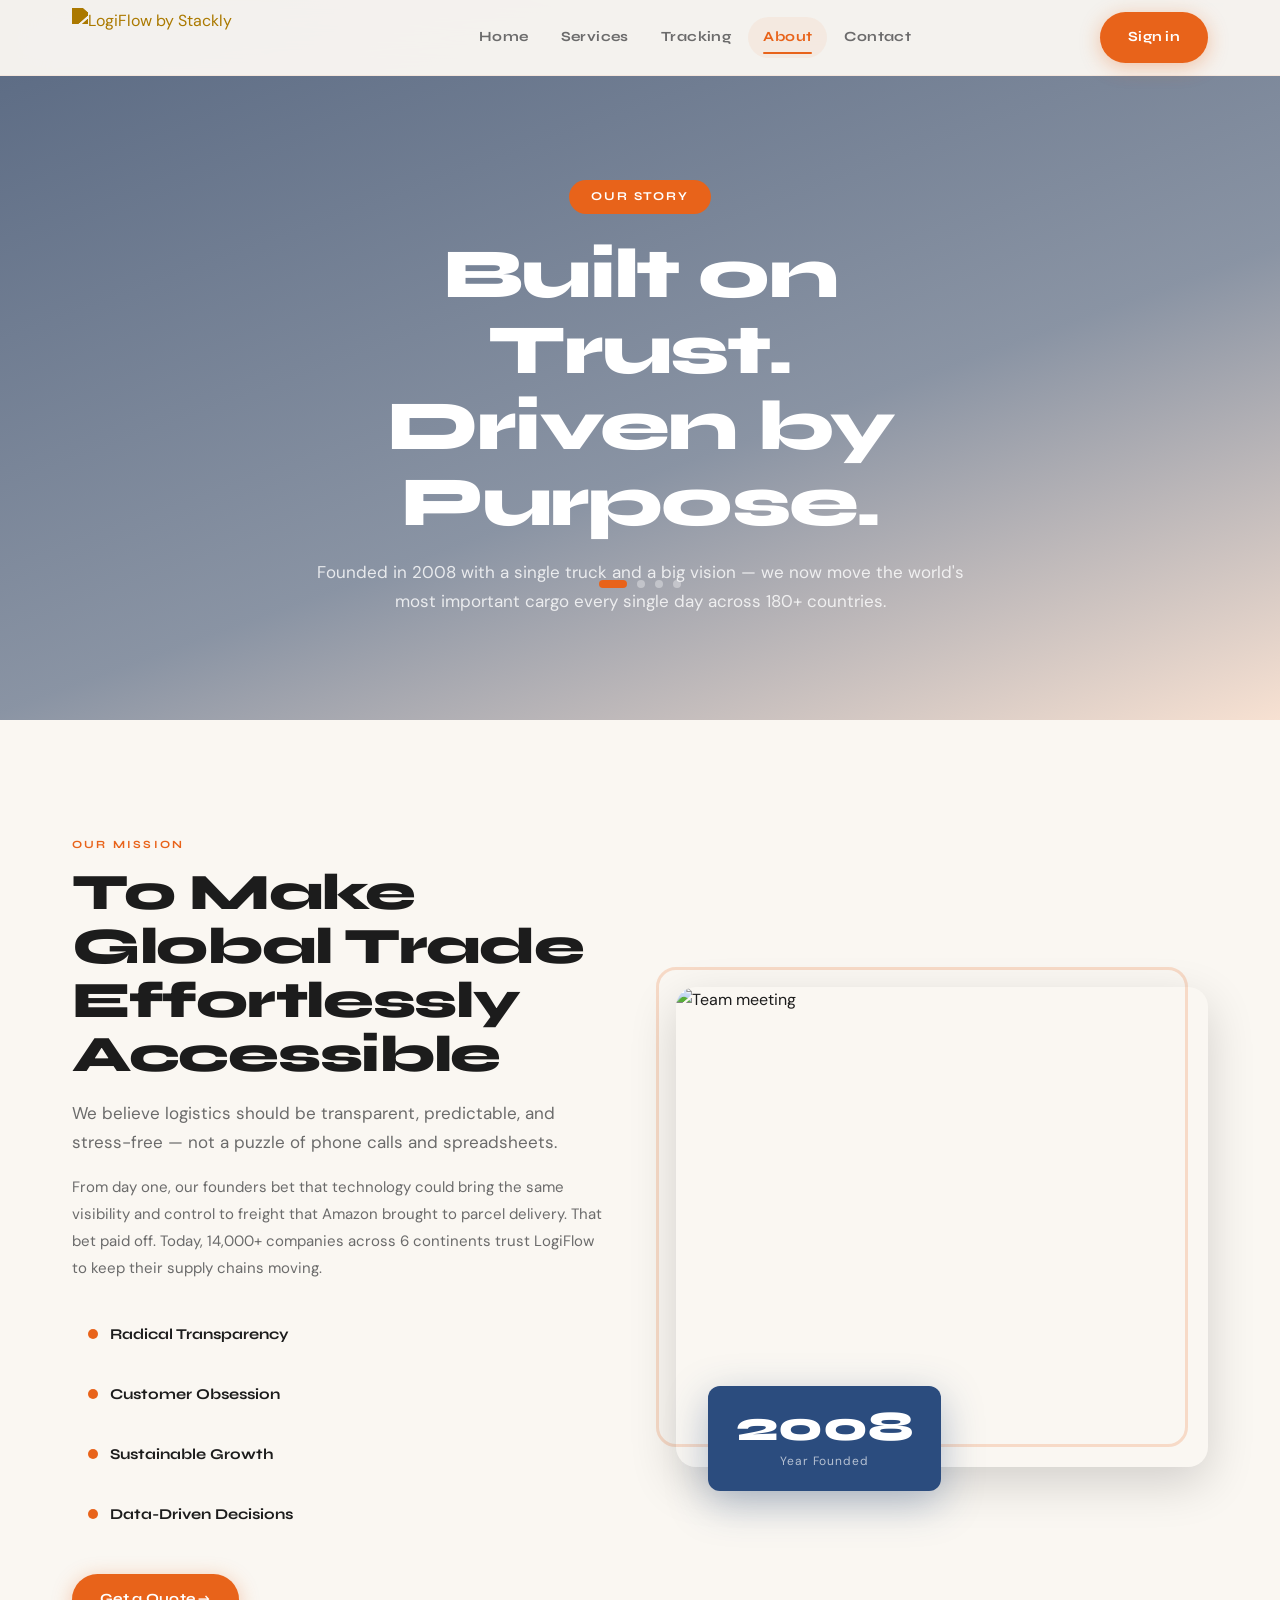
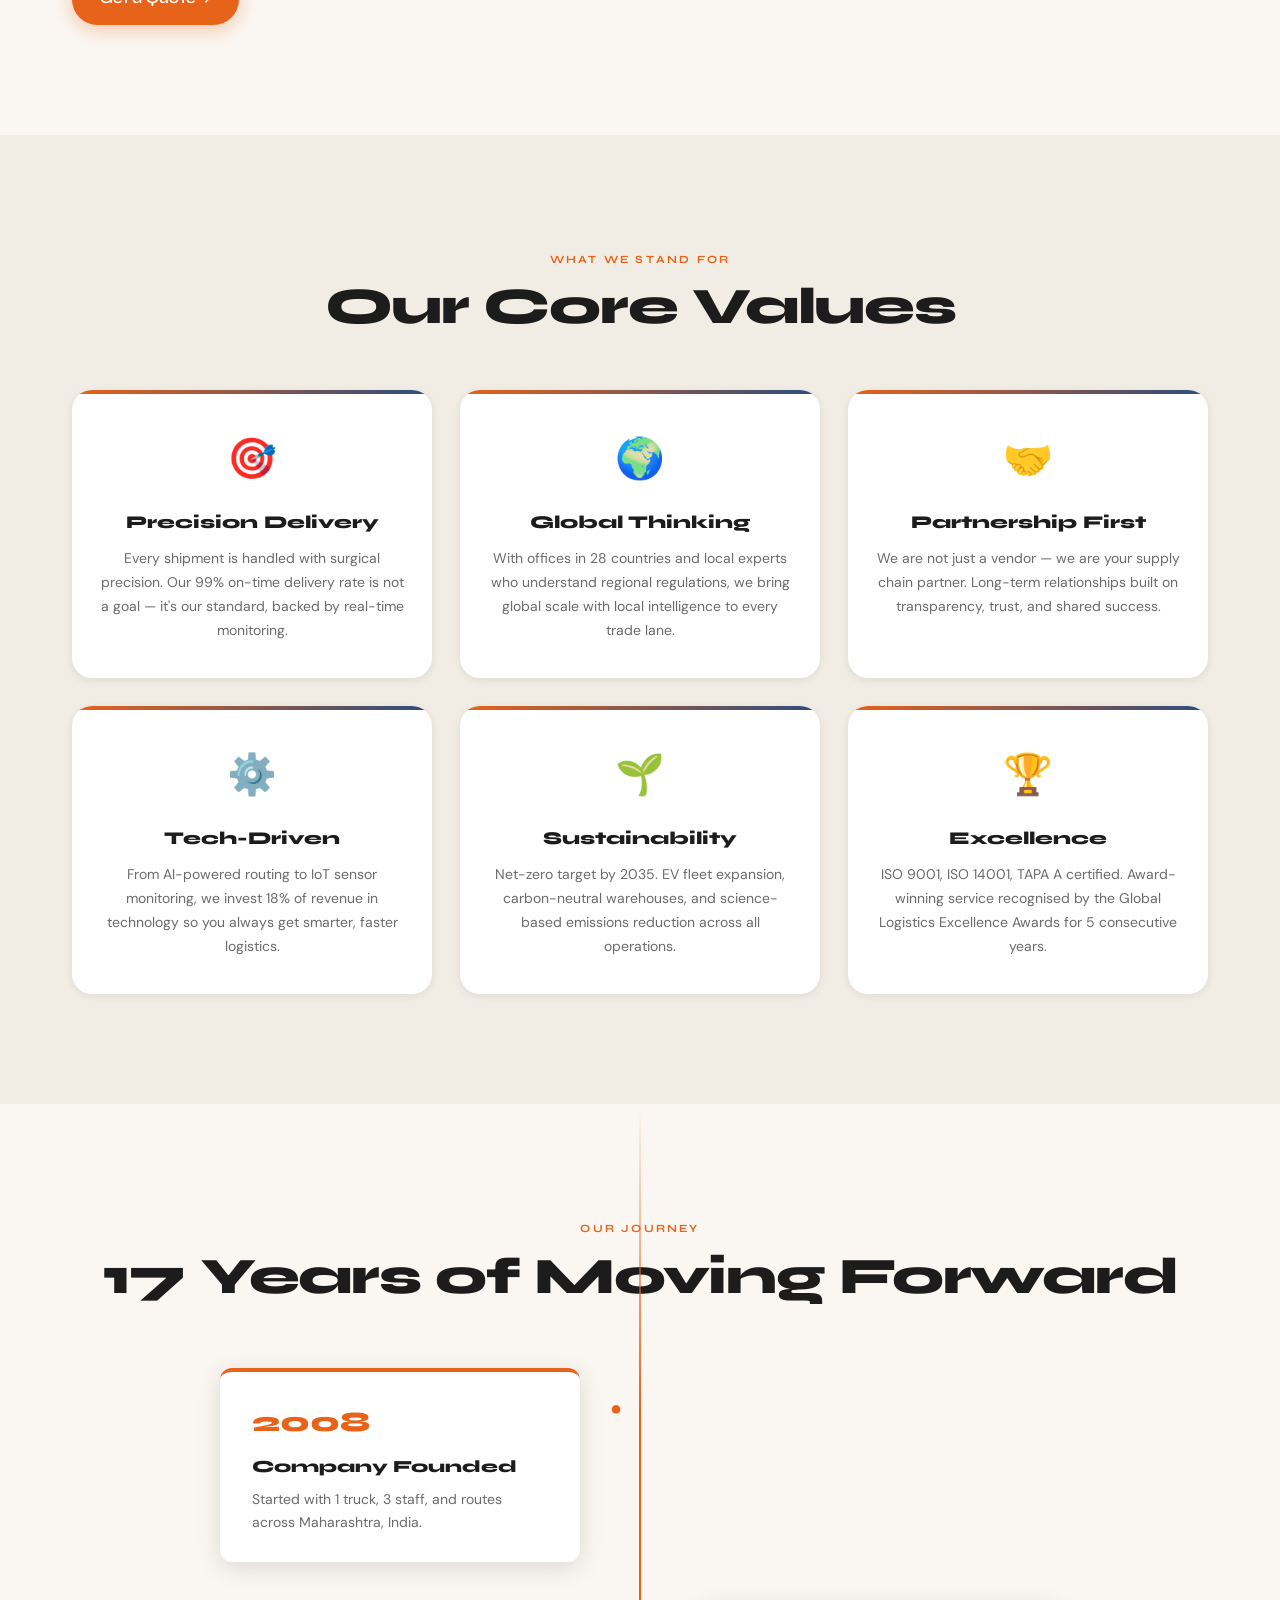
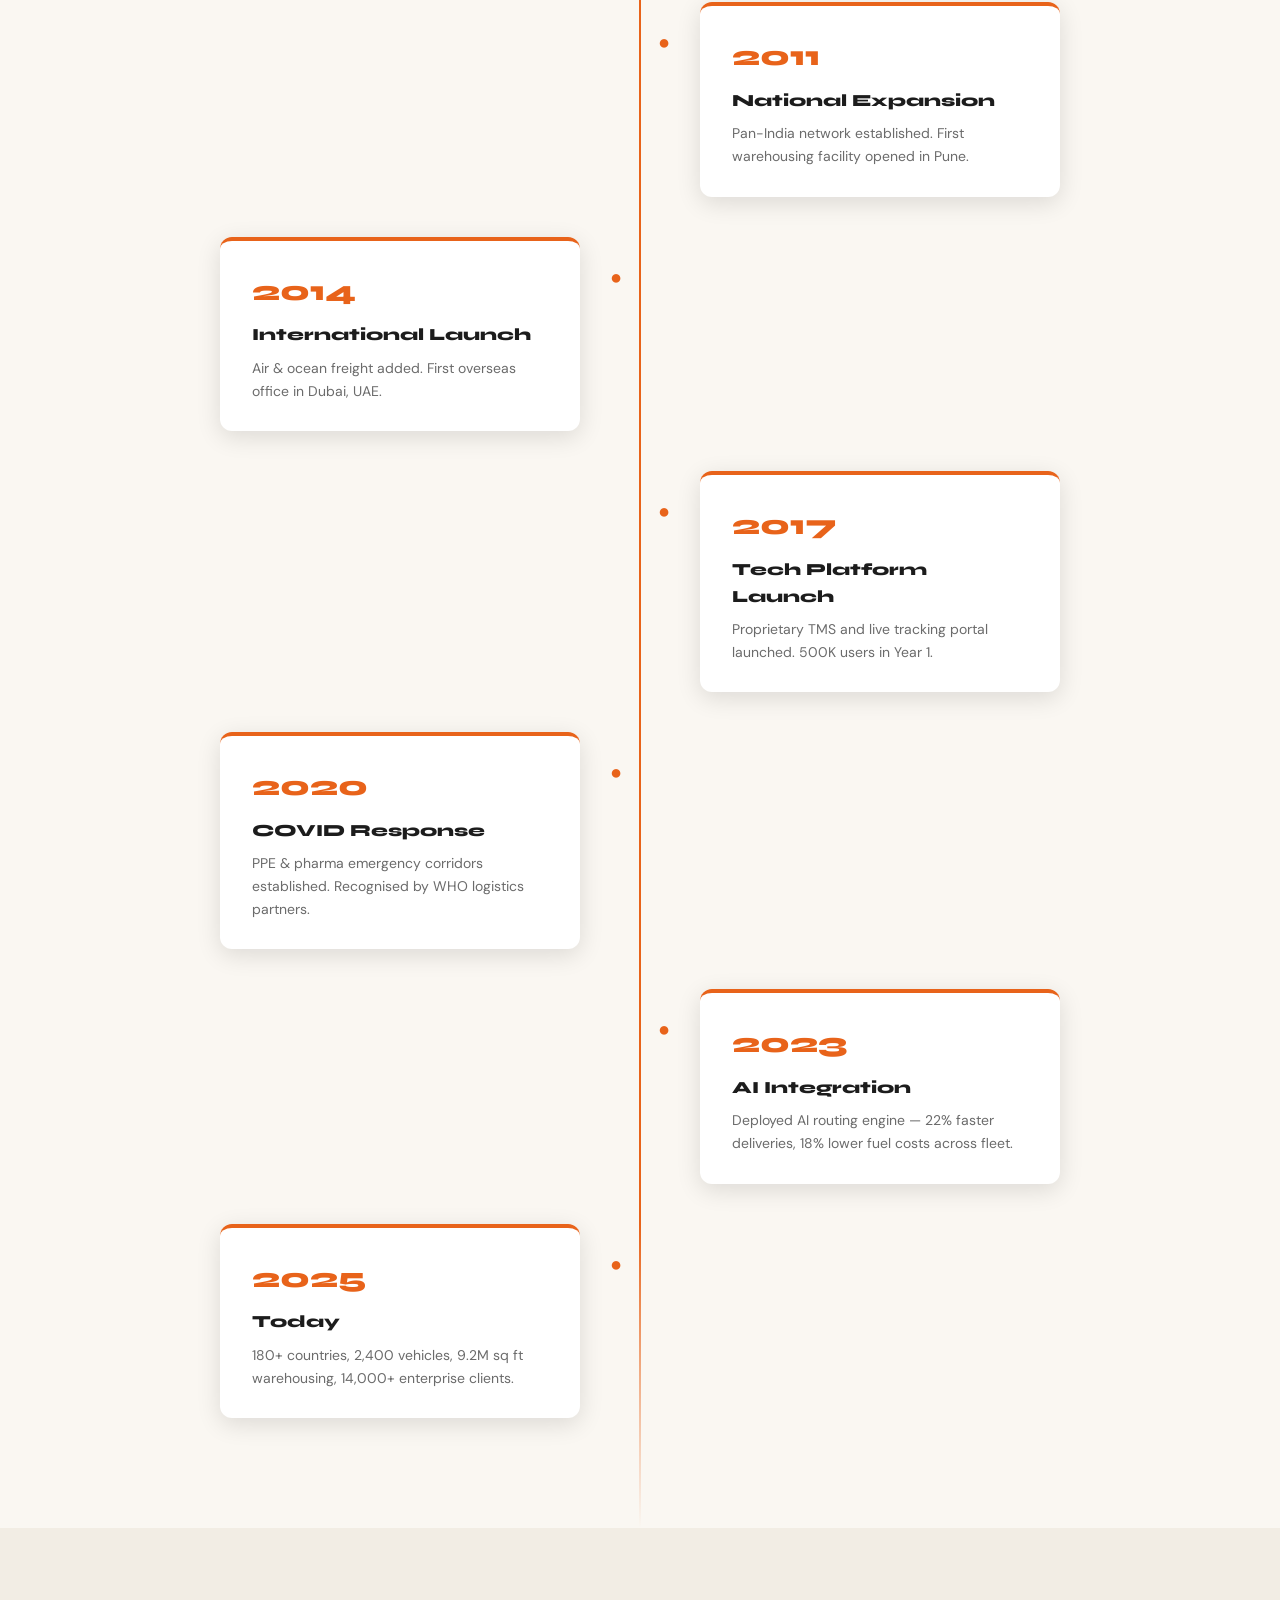
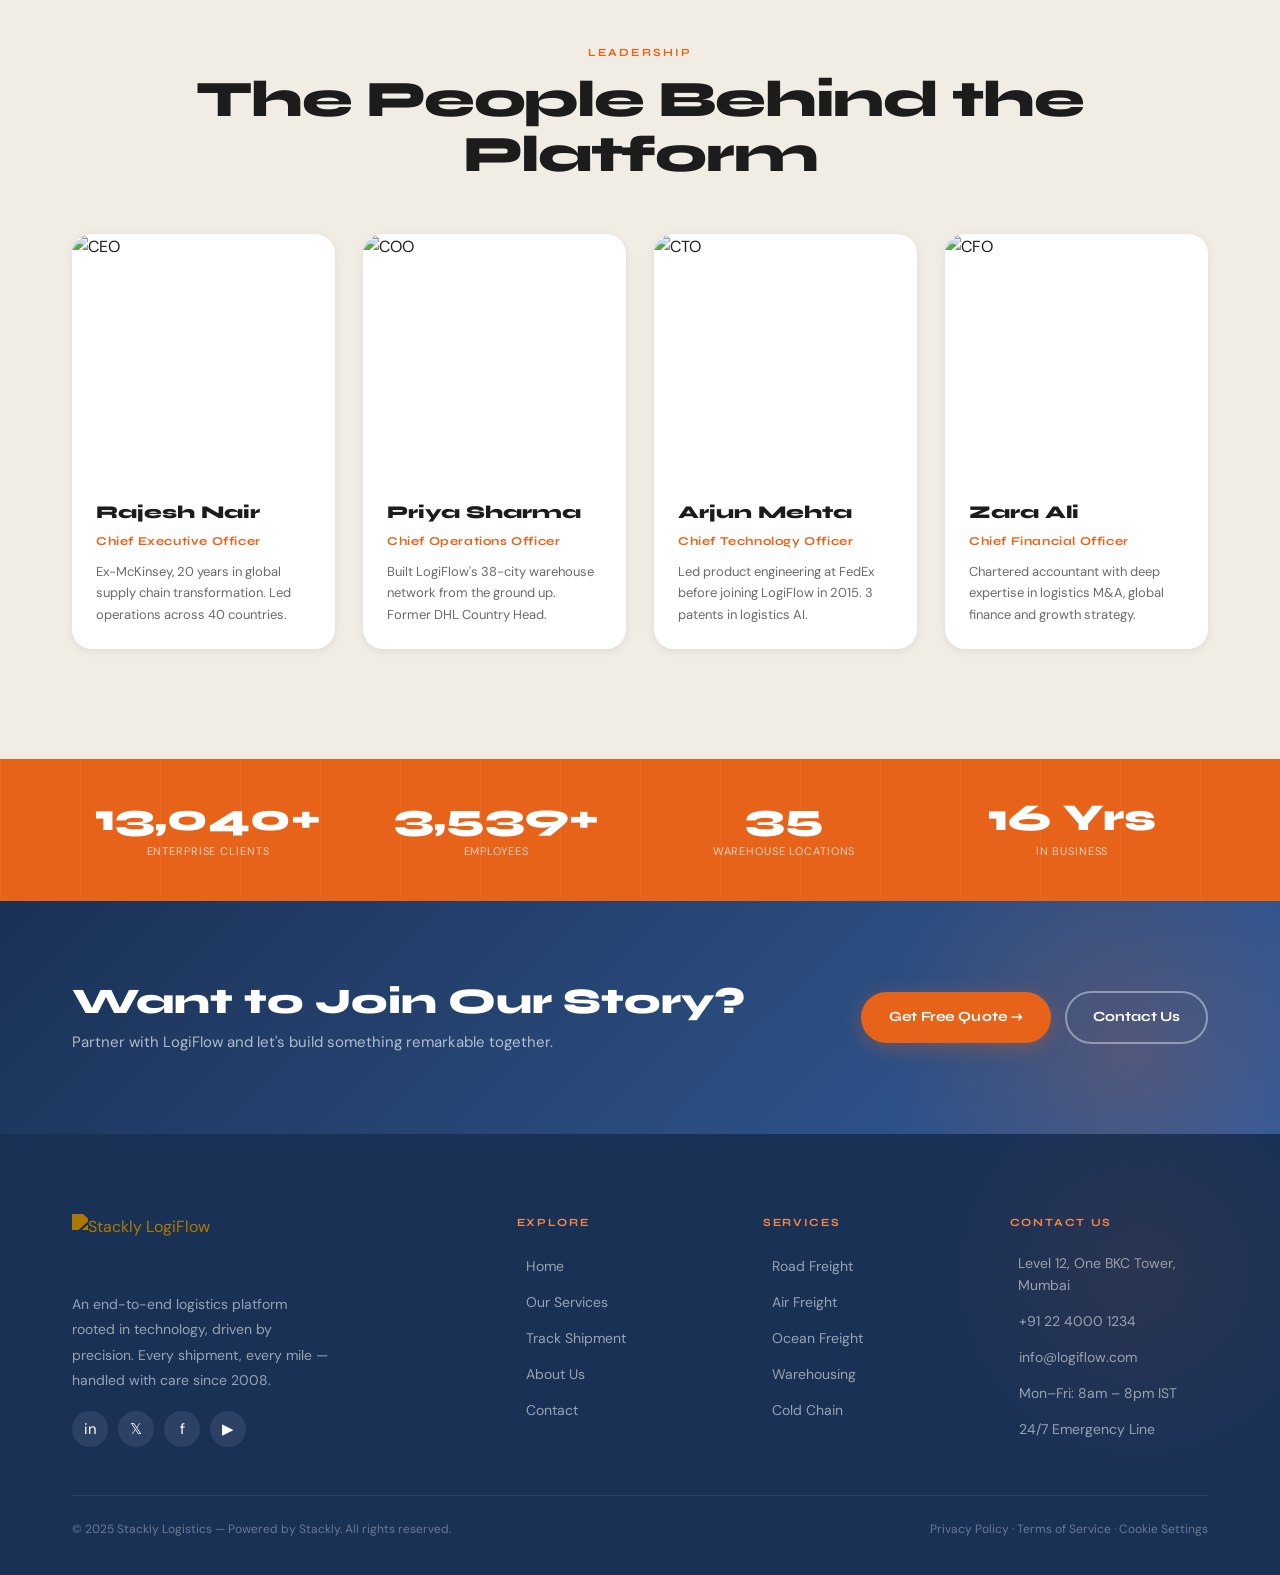
==== commit 05078367: "update" ====
--- a/about.html
+++ b/about.html
@@ -207,7 +207,7 @@
       </div>
       <div class="footer-bottom">
         <p>© 2025 Stackly Logistics — Powered by Stackly. All rights reserved.</p>
-        <div class="footer-bottom-logo"><img src="https://wsrv.nl/?url=https://snabsolutions.in/wp-content/uploads/2026/02/stackly-snab-solutions.png&w=200&h=80&output=webp&q=80&fit=inside" alt="Stackly" width="80" /></div>
+        
         <p>Privacy Policy · Terms of Service · Cookie Settings</p>
       </div>
     </div>
--- a/css/global.css
+++ b/css/global.css
@@ -169,7 +169,7 @@
   text-decoration: none;
 }
 .nav-logo img {
-  height: 40px; width: auto;
+  height: 60px; width: auto;
   filter: brightness(0) saturate(100%) invert(42%) sepia(85%) saturate(600%) hue-rotate(10deg) brightness(95%) contrast(105%);
   transition: transform var(--transition);
 }
@@ -993,7 +993,7 @@
   gap: clamp(24px, 4vw, 48px); margin-bottom: 48px;
 }
 .footer-brand .footer-logo { margin-bottom: 18px; }
-.footer-brand .footer-logo img { height: 40px; width: auto; filter: brightness(0) invert(1); opacity: 0.9; }
+.footer-brand .footer-logo img { height: 60px; width: auto; filter: brightness(0) saturate(100%) invert(42%) sepia(85%) saturate(600%) hue-rotate(10deg) brightness(95%) contrast(105%); opacity: 1; }
 .footer-brand p { font-size: 14px; line-height: 1.8; color: rgba(255,255,255,0.55); max-width: 260px; }
 .footer-social { display: flex; gap: 10px; margin-top: 18px; }
 .footer-social a {
@@ -1018,7 +1018,7 @@
   display: flex; align-items: center; justify-content: space-between; gap: 14px; flex-wrap: wrap;
 }
 .footer-bottom p { font-size: 12px; color: rgba(255,255,255,0.35); }
-.footer-bottom-logo img { height: 26px; width: auto; filter: brightness(0) invert(1); opacity: 0.4; }
+.footer-bottom-logo img { height: 40px; width: auto; filter: brightness(0) saturate(100%) invert(42%) sepia(85%) saturate(600%) hue-rotate(10deg) brightness(95%) contrast(105%); opacity: 0.7; }
 
 /* ============================================================
    AOS ANIMATIONS
@@ -1784,5 +1784,4 @@
   /* ── CTA/Buttons ── */
   .btn-primary,
   .btn-secondary         { padding: 12px 20px; font-size: 13px; }
-}
-
+}
